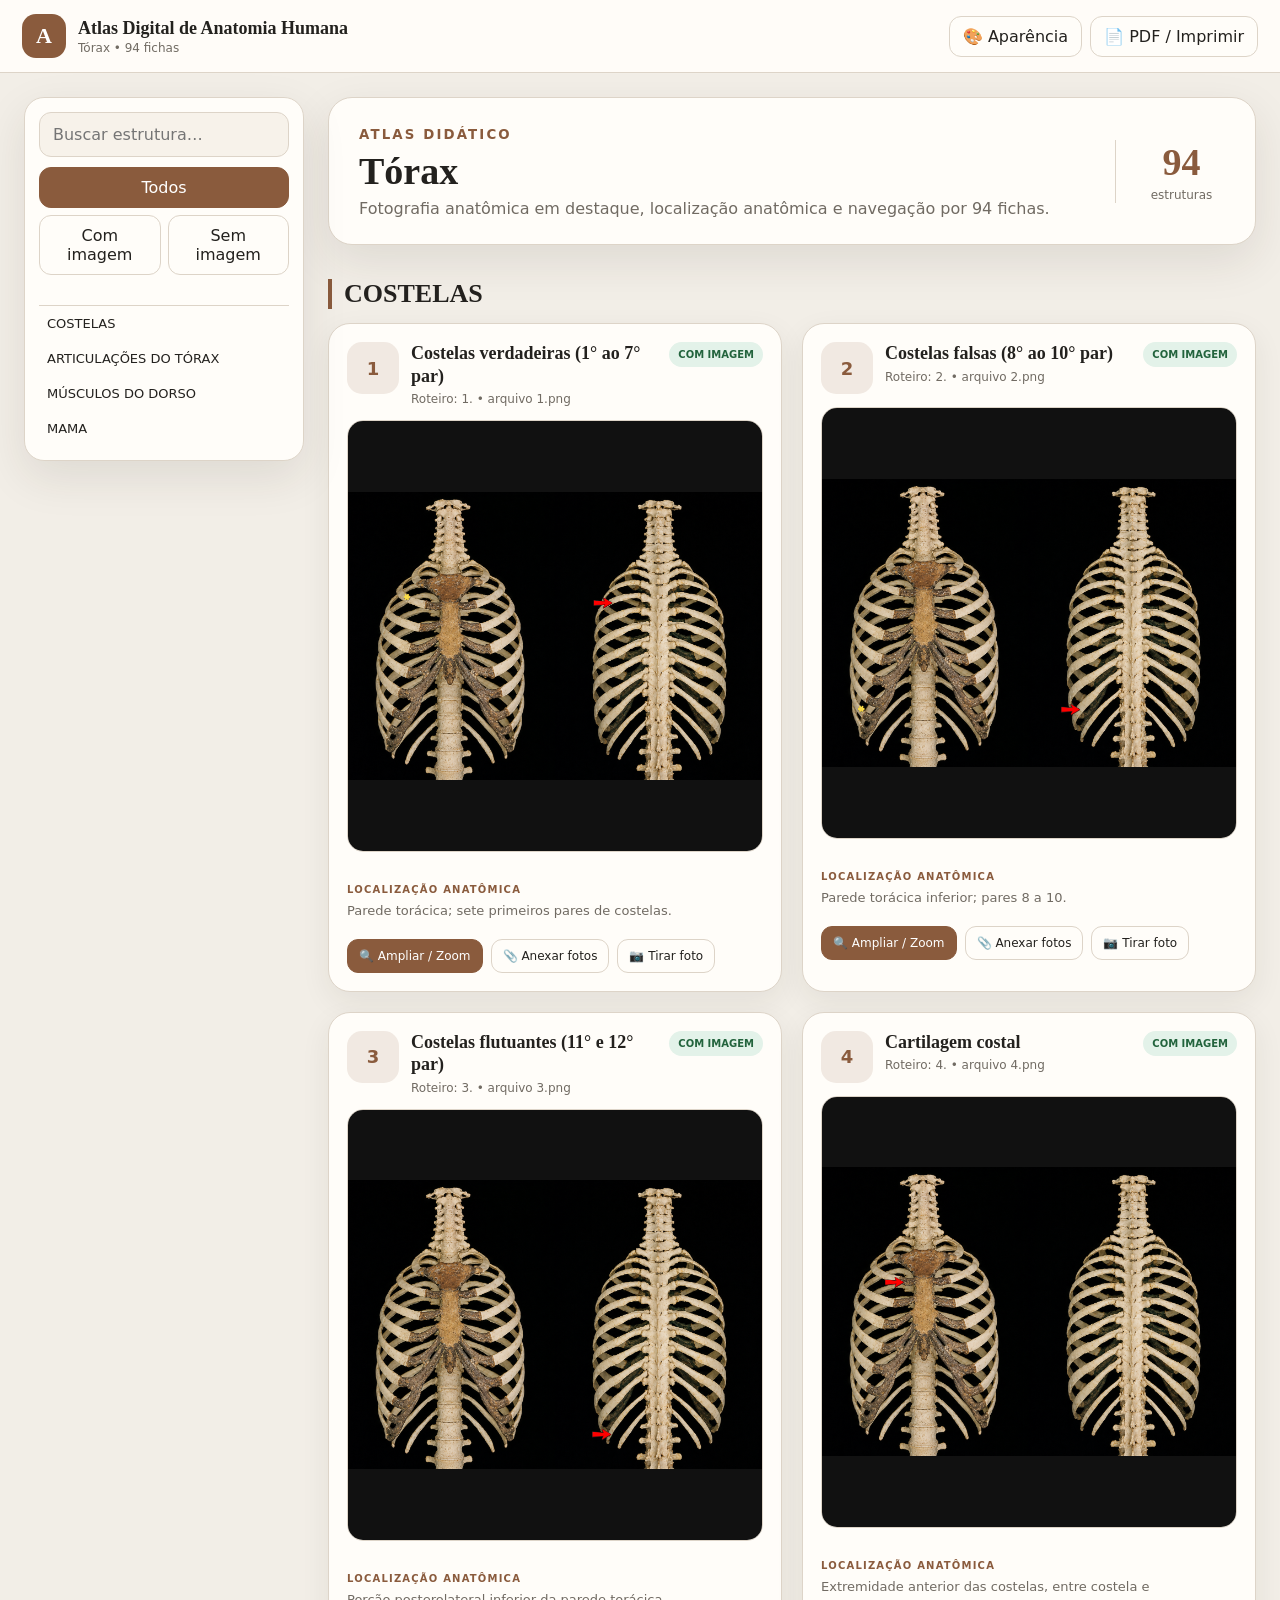
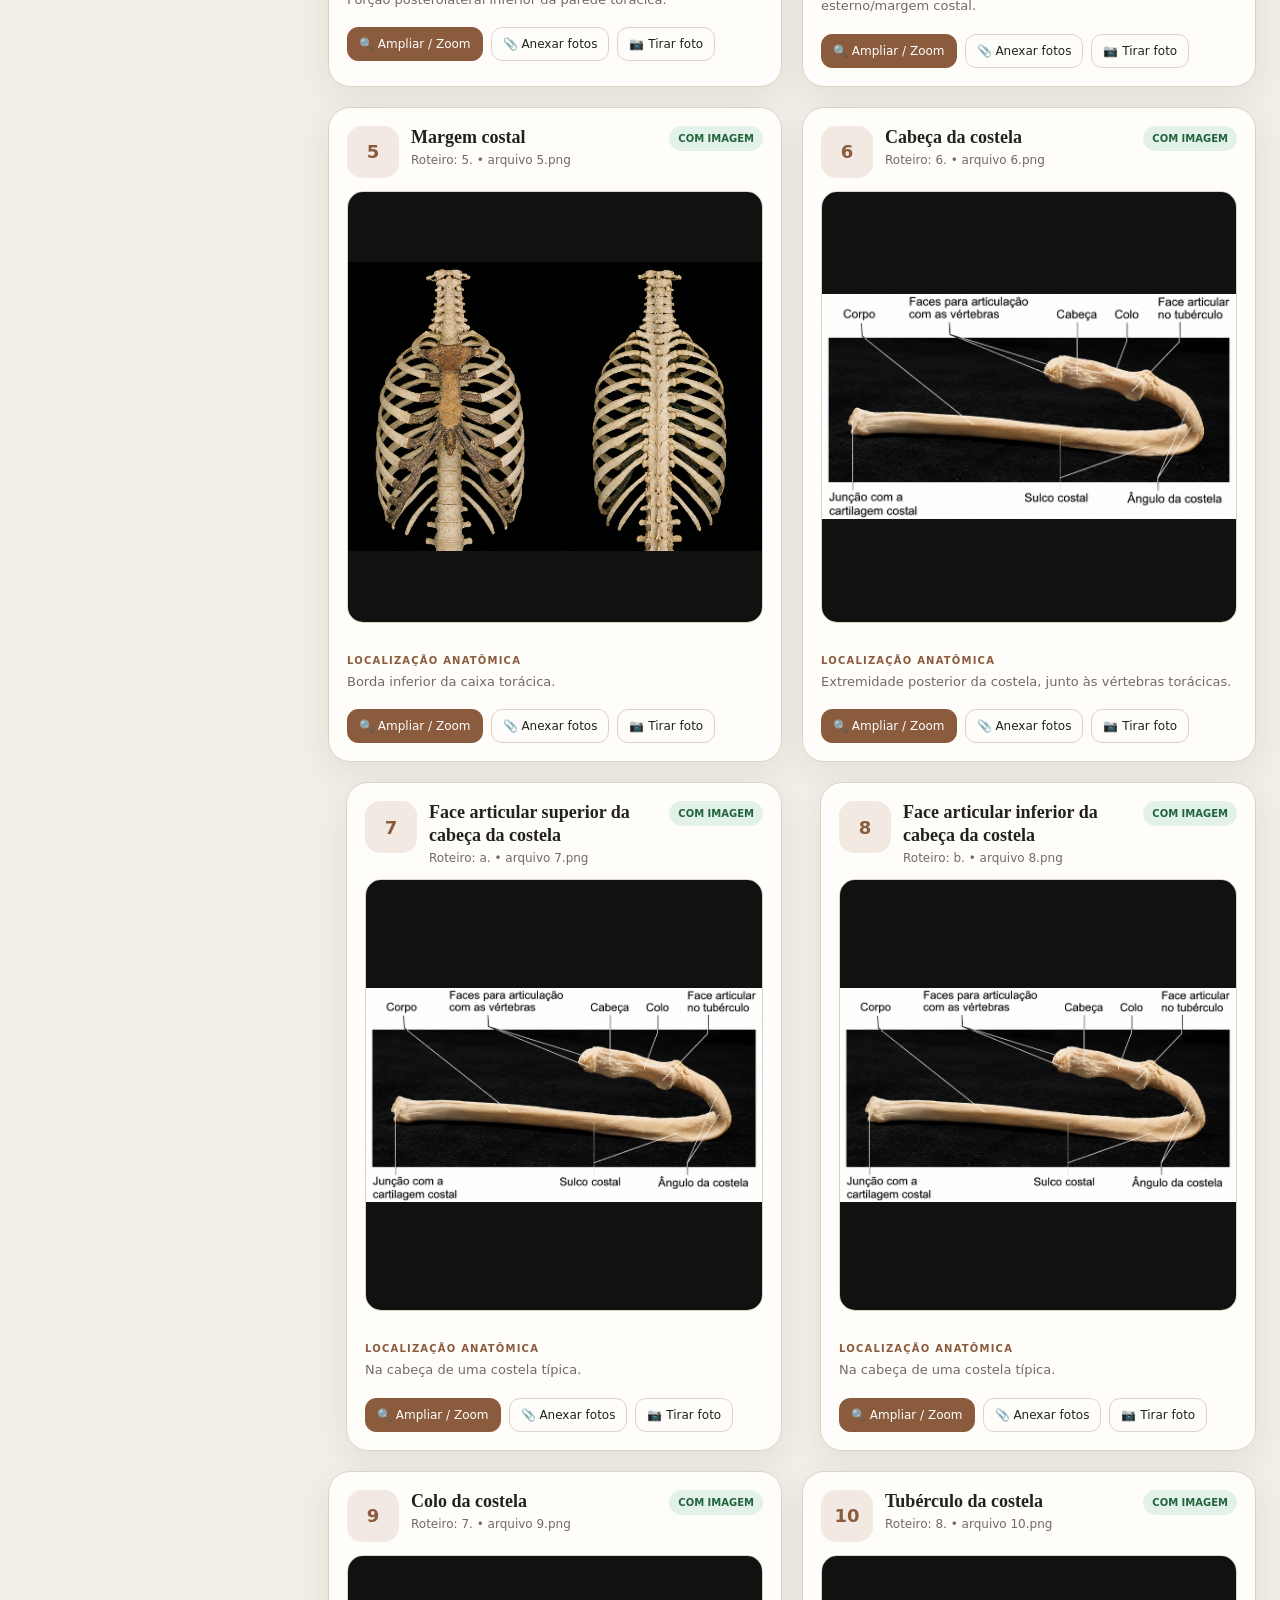
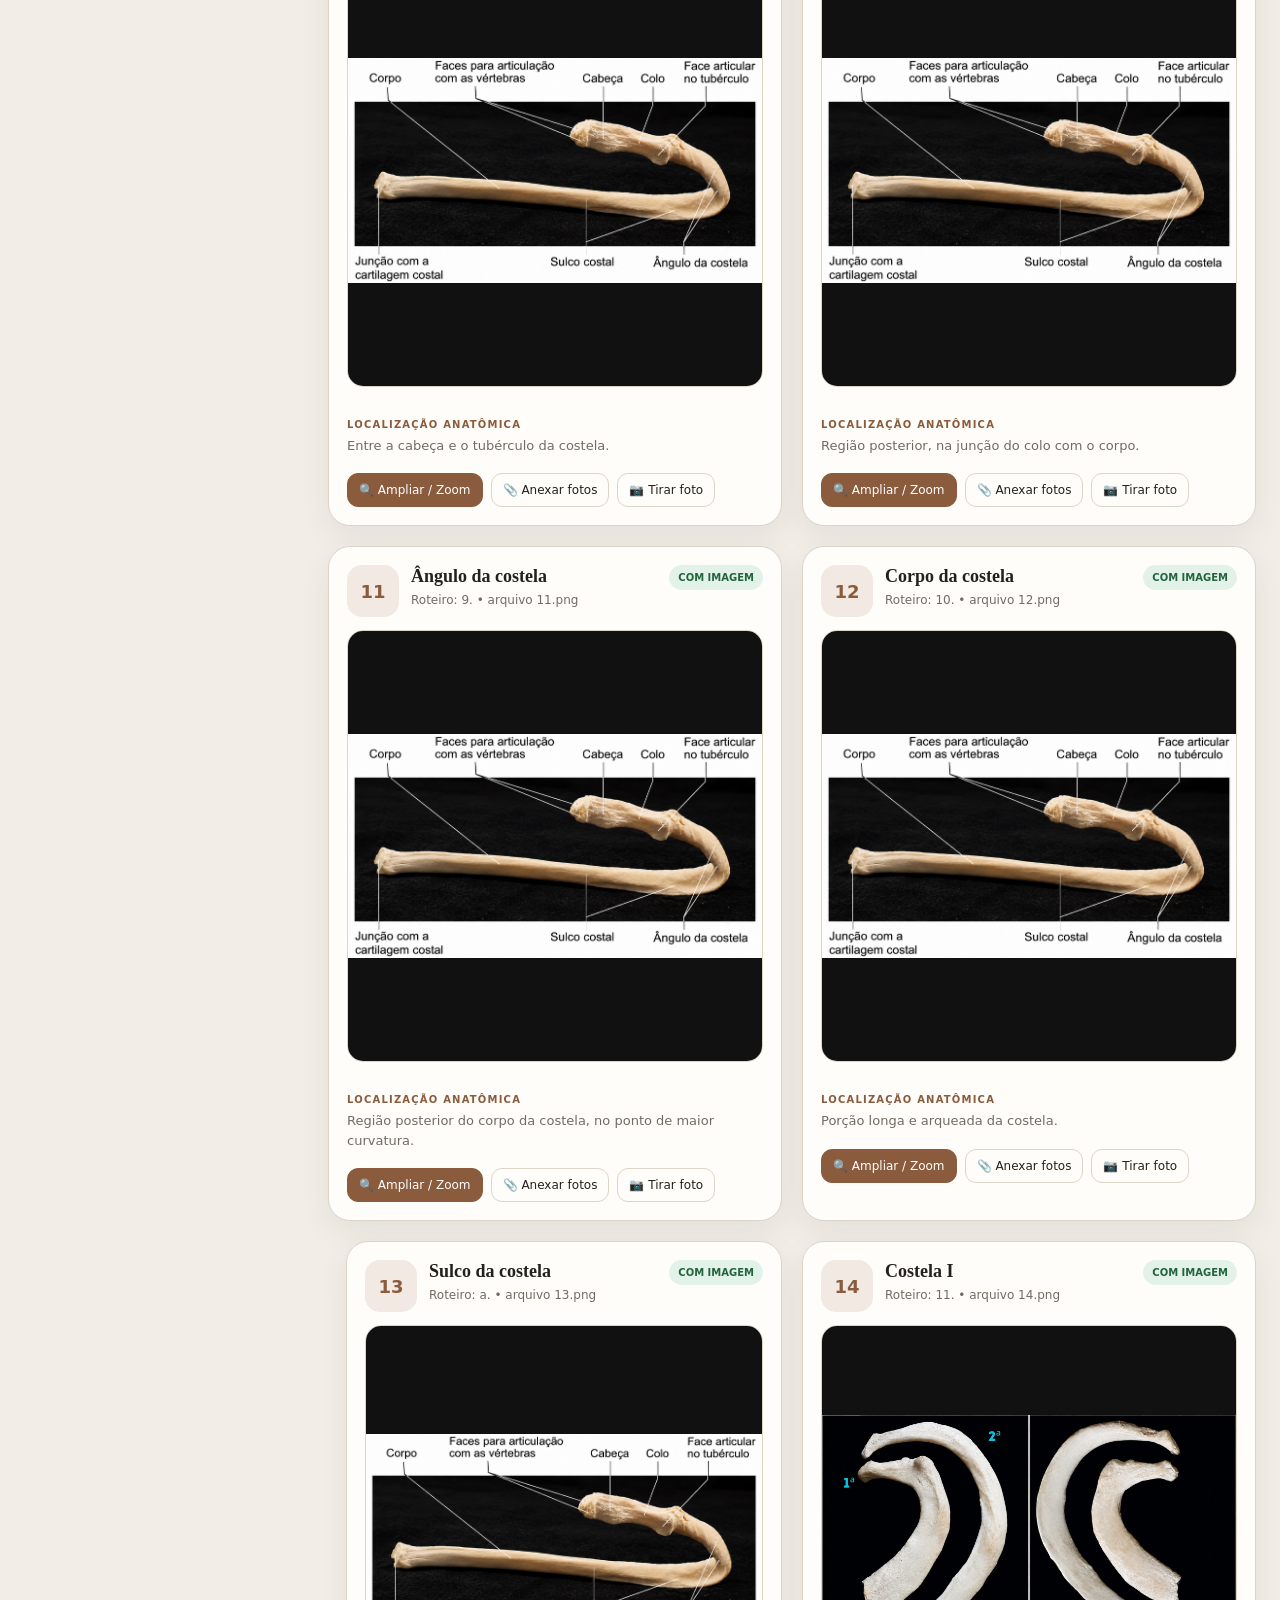
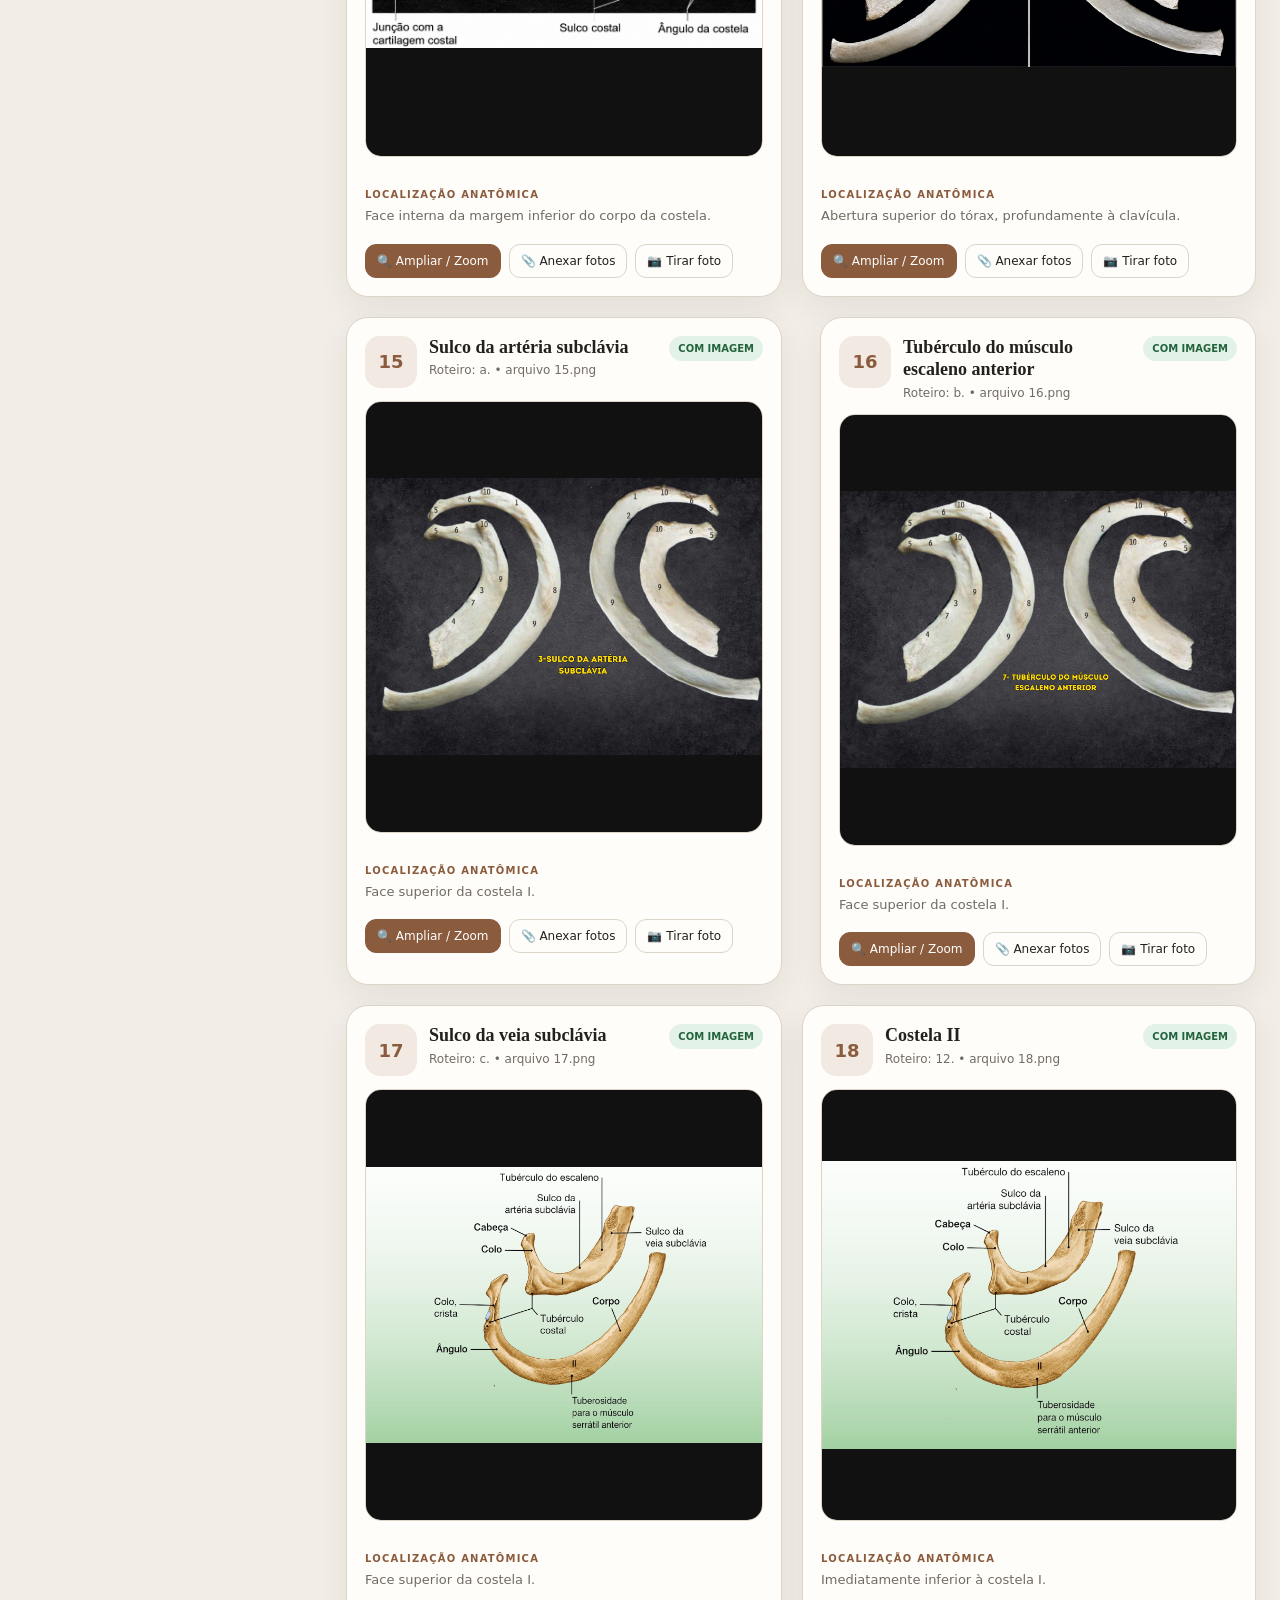
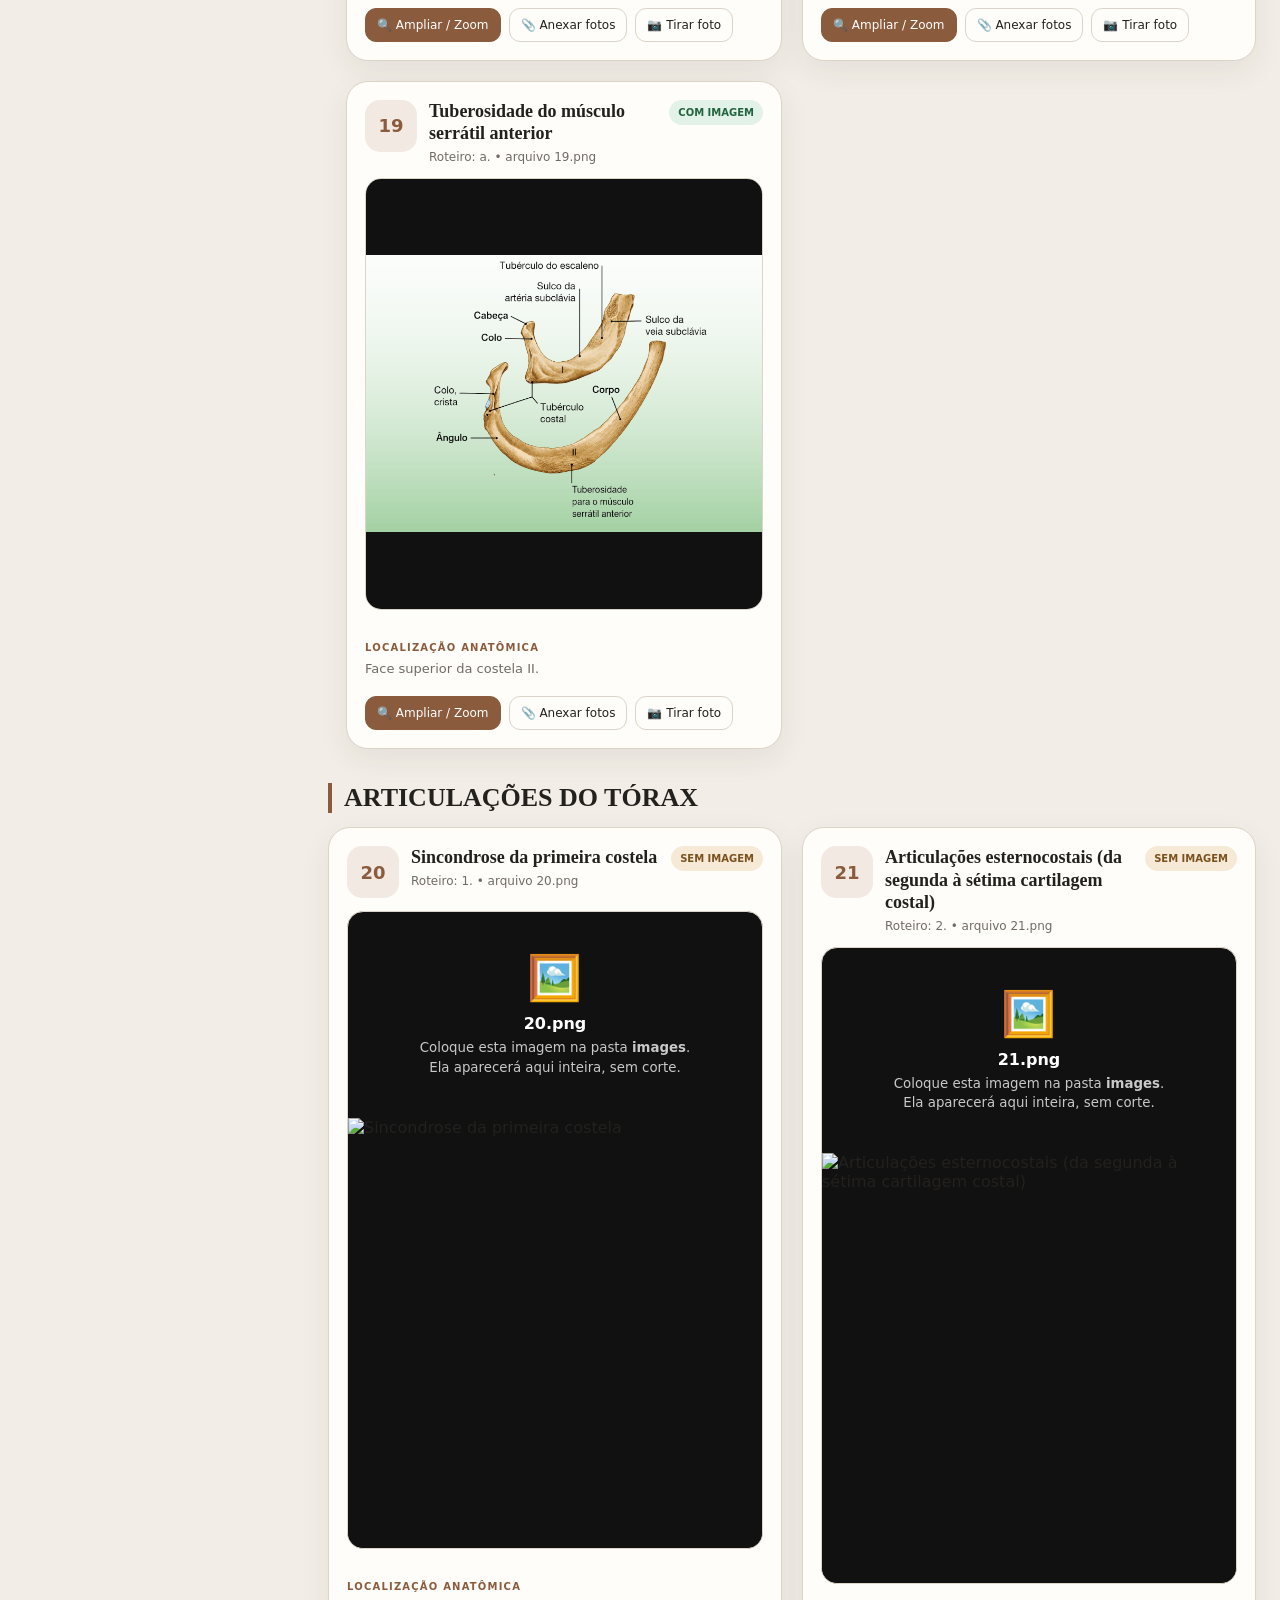
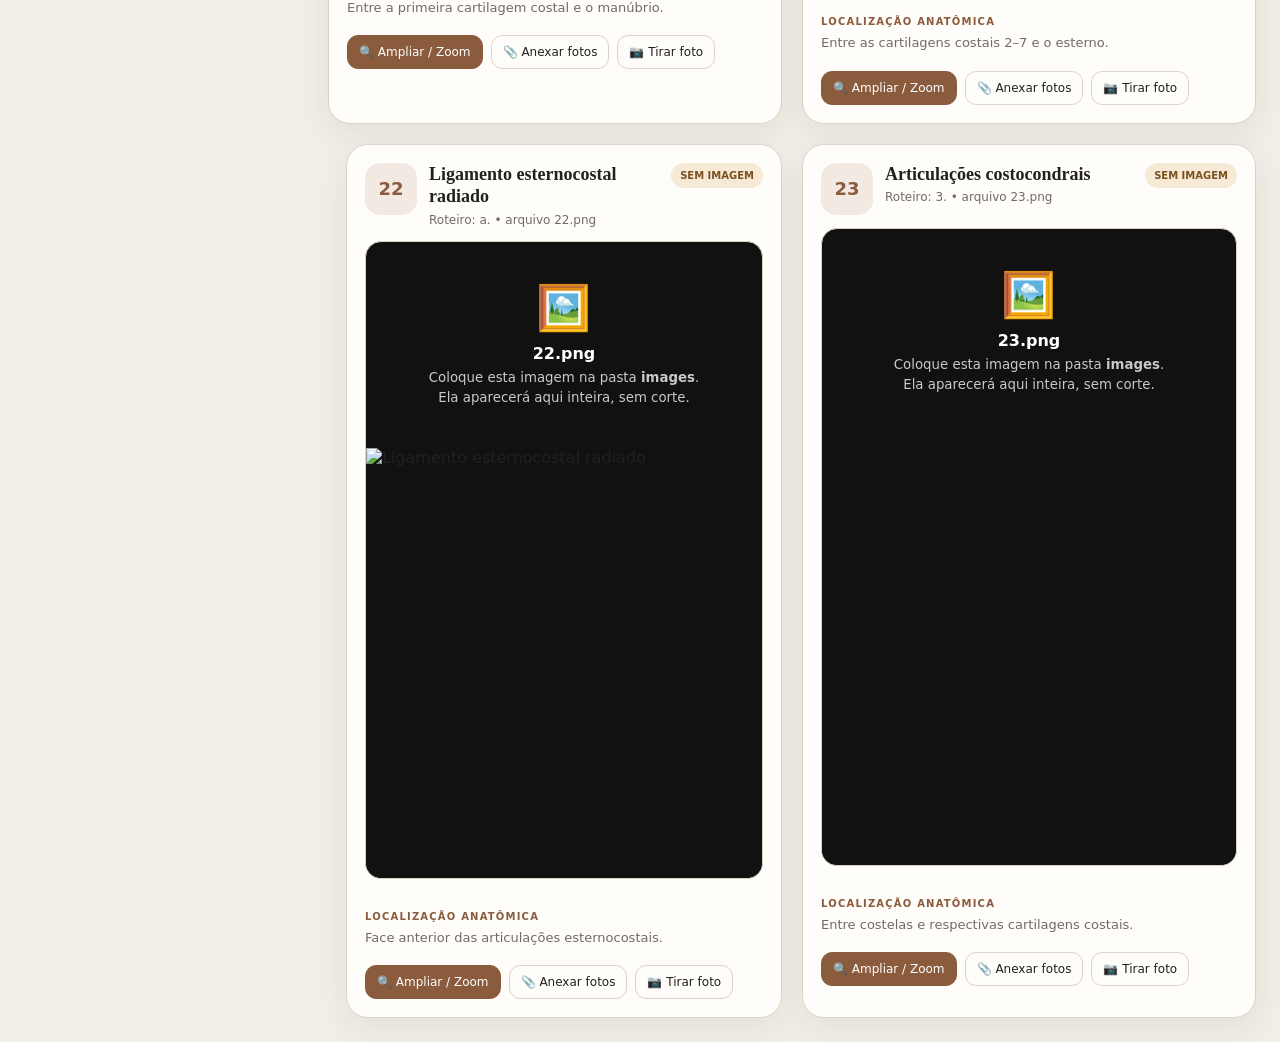
==== index.html @ 01287327 "Add files via upload" ====
<!doctype html>
<html lang="pt-BR">
<head>
<meta charset="utf-8">
<meta name="viewport" content="width=device-width,initial-scale=1,viewport-fit=cover">
<meta name="theme-color" content="#8a5b3d">
<title>Atlas Digital de Anatomia Humana — Tórax</title>
<link rel="manifest" href="manifest.webmanifest">
<link rel="stylesheet" href="styles.css">
</head>
<body>
<header class="appbar">
  <div class="brand">
    <div class="brand-seal">A</div>
    <div><strong>Atlas Digital de Anatomia Humana</strong><span>Tórax • 94 fichas</span></div>
  </div>
  <div class="app-actions">
    <button id="paletteBtn">🎨 Aparência</button>
    <button id="printBtn">📄 PDF / Imprimir</button>
    <button id="installBtn" hidden>⬇ Instalar</button>
  </div>
</header>

<section id="palette" class="palette" hidden>
  <label>Cor de destaque <input id="accent" type="color" value="#8a5b3d"></label>
  <label>Cor do fundo <input id="background" type="color" value="#f2eee7"></label>
  <button data-preset="paper">Papel</button>
  <button data-preset="light">Claro</button>
  <button data-preset="dark">Escuro</button>
</section>

<div class="shell">
  <aside class="side">
    <input id="search" type="search" placeholder="Buscar estrutura…">
    <div class="filter-row">
      <button class="filter active" data-filter="all">Todos</button>
      <button class="filter" data-filter="has">Com imagem</button>
      <button class="filter" data-filter="missing">Sem imagem</button>
    </div>
    <div id="coverage" class="coverage"></div>
    <nav id="nav"></nav>
  </aside>

  <main>
    <section class="intro">
      <div><small>ATLAS DIDÁTICO</small><h1>Tórax</h1><p>Fotografia anatômica em destaque, localização anatômica e navegação por 94 fichas.</p></div>
      <div class="count"><strong>94</strong><span>estruturas</span></div>
    </section>
    <div id="content"></div>
  </main>
</div>

<div id="viewer" class="viewer" hidden>
  <div class="viewerTop">
    <div id="viewerTitle"></div>
    <div>
      <button id="minus">−</button><button id="reset">100%</button><button id="plus">+</button><button id="close">✕</button>
    </div>
  </div>
  <div id="stage" class="stage"><img id="viewerImage" alt=""></div>
</div>

<script src="structures.js"></script>
<script src="app.js"></script>
</body>
</html>
---- styles.css ----
:root{
 --accent:#8a5b3d;--accent-rgb:138,91,61;--bg:#f2eee7;--panel:#fffdf9;--panel2:#f7f2ea;
 --ink:#23211e;--muted:#716b63;--line:#ddd4c8;--shadow:0 16px 45px rgba(49,39,31,.10);
}
*{box-sizing:border-box}html{scroll-behavior:smooth}body{margin:0;background:var(--bg);color:var(--ink);font-family:Inter,ui-sans-serif,system-ui,-apple-system,Segoe UI,Roboto,Arial,sans-serif}
button,input{font:inherit}.appbar{position:sticky;top:0;z-index:20;display:flex;align-items:center;justify-content:space-between;gap:16px;padding:14px 22px;background:color-mix(in srgb,var(--panel) 94%,transparent);backdrop-filter:blur(16px);border-bottom:1px solid var(--line)}
.brand{display:flex;align-items:center;gap:12px}.brand-seal{width:44px;height:44px;border-radius:14px;display:grid;place-items:center;background:var(--accent);color:white;font:800 22px Georgia,serif}.brand strong{display:block;font-family:Georgia,serif;font-size:18px}.brand span{display:block;color:var(--muted);font-size:12px;margin-top:2px}.app-actions{display:flex;gap:8px;flex-wrap:wrap}
button{border:1px solid var(--line);background:var(--panel);color:var(--ink);border-radius:12px;padding:10px 13px;cursor:pointer}.app-actions button:hover,.filter:hover,.card-actions button:hover,.palette button:hover{border-color:var(--accent)}
.palette{position:fixed;z-index:40;right:20px;top:78px;display:flex;gap:10px;align-items:center;flex-wrap:wrap;max-width:470px;padding:14px;background:var(--panel);border:1px solid var(--line);border-radius:16px;box-shadow:var(--shadow)}.palette[hidden]{display:none}.palette label{display:flex;align-items:center;gap:8px;font-size:13px}.palette input[type=color]{width:38px;height:34px;border:0;background:none}
.shell{max-width:1600px;margin:auto;padding:24px;display:grid;grid-template-columns:280px minmax(0,1fr);gap:24px}.side{position:sticky;top:92px;align-self:start;max-height:calc(100vh - 116px);overflow:auto;background:var(--panel);border:1px solid var(--line);border-radius:20px;padding:14px;box-shadow:var(--shadow)}.side input{width:100%;padding:12px 13px;border:1px solid var(--line);border-radius:12px;background:var(--panel2);color:var(--ink);font-size:16px}.filter-row{display:grid;grid-template-columns:1fr 1fr;gap:7px;margin:10px 0}.filter:first-child{grid-column:1/-1}.filter.active{background:var(--accent);border-color:var(--accent);color:white}.coverage{font-size:12px;color:var(--muted);padding:10px 3px;border-bottom:1px solid var(--line)}#nav a{display:block;padding:10px 8px;text-decoration:none;color:var(--ink);font-size:13px;border-radius:9px}#nav a:hover{background:rgba(var(--accent-rgb),.09);color:var(--accent)}
.intro{display:flex;justify-content:space-between;align-items:center;gap:20px;background:var(--panel);border:1px solid var(--line);border-radius:24px;padding:26px 30px;margin-bottom:28px;box-shadow:var(--shadow)}.intro small{letter-spacing:.16em;color:var(--accent);font-weight:800}.intro h1{font-family:Georgia,serif;font-size:38px;margin:6px 0}.intro p{margin:0;color:var(--muted)}.count{min-width:110px;text-align:center;border-left:1px solid var(--line);padding-left:22px}.count strong{display:block;font:700 38px Georgia,serif;color:var(--accent)}.count span{font-size:12px;color:var(--muted)}
.section-title{font:700 26px Georgia,serif;margin:34px 0 14px;padding-left:12px;border-left:4px solid var(--accent)}.cards{display:grid;grid-template-columns:repeat(2,minmax(0,1fr));gap:20px}.card{min-width:0;background:var(--panel);border:1px solid var(--line);border-radius:22px;overflow:hidden;box-shadow:0 10px 30px rgba(49,39,31,.07)}.card.level1{margin-left:18px}.card.level2{margin-left:34px}
.card-head{display:grid;grid-template-columns:52px minmax(0,1fr) auto;gap:12px;align-items:start;padding:18px 18px 13px}.gnum{width:52px;height:52px;border-radius:15px;display:grid;place-items:center;background:rgba(var(--accent-rgb),.12);color:var(--accent);font-weight:900;font-size:18px}.card-title h3{margin:0;font:700 18px/1.25 Georgia,serif}.card-title .original{display:inline-block;margin-top:5px;color:var(--muted);font-size:12px}.status{font-size:10px;font-weight:800;padding:7px 9px;border-radius:999px;background:#f6ead7;color:#7a511f;white-space:nowrap}.status.ok{background:#e3f2e9;color:#23643d}
.figure{margin:0 18px;background:#111;border:1px solid var(--line);border-radius:16px;overflow:hidden;position:relative;min-height:360px;display:grid;place-items:center}.figure img{display:block;width:100%;height:430px;object-fit:contain;background:#111;cursor:zoom-in}.placeholder{text-align:center;color:#c8c8c8;padding:40px 20px}.placeholder strong{display:block;color:#fff;font-size:16px;margin-bottom:5px}.placeholder small{display:block;line-height:1.5}.placeholder .icon{font-size:44px;margin-bottom:10px}
.location{padding:16px 18px 10px}.label{font-size:10px;font-weight:900;letter-spacing:.12em;color:var(--accent);text-transform:uppercase}.location p{margin:6px 0 0;color:var(--muted);font-size:13px;line-height:1.5}.gallery{display:flex;gap:8px;overflow:auto;padding:4px 18px 12px}.thumb{width:78px;height:62px;object-fit:contain;background:#111;border:1px solid var(--line);border-radius:10px;cursor:zoom-in;flex:0 0 auto}.card-actions{display:flex;gap:8px;flex-wrap:wrap;padding:8px 18px 18px}.card-actions button,.fileLabel{border:1px solid var(--line);background:var(--panel);color:var(--ink);border-radius:11px;padding:9px 11px;font-size:12px;cursor:pointer}.card-actions .primary{background:var(--accent);border-color:var(--accent);color:#fff}.fileLabel input{display:none}
.viewer{position:fixed;inset:0;background:rgba(5,5,5,.96);z-index:100;display:flex;flex-direction:column}.viewer[hidden]{display:none}.viewerTop{display:flex;justify-content:space-between;align-items:center;gap:12px;padding:12px 16px;color:#fff;border-bottom:1px solid rgba(255,255,255,.15)}.viewerTop button{background:#191919;color:#fff;border-color:#444}.stage{flex:1;min-height:0;overflow:hidden;display:grid;place-items:center;touch-action:none;cursor:grab}.stage img{max-width:94vw;max-height:84vh;object-fit:contain;user-select:none;pointer-events:none;transform-origin:center}
@media(max-width:1050px){.shell{grid-template-columns:1fr}.side{position:relative;top:auto;max-height:none}.cards{grid-template-columns:1fr}.card.level1,.card.level2{margin-left:0}.figure img{height:520px}}
@media(max-width:650px){.appbar{align-items:flex-start;padding:11px}.brand span{display:none}.brand strong{font-size:15px}.app-actions button{padding:8px 9px;font-size:11px}.shell{padding:10px}.intro{padding:20px}.intro h1{font-size:30px}.count{display:none}.figure{margin:0 12px;min-height:280px}.figure img{height:340px}.card-head{padding:14px 12px 10px;grid-template-columns:46px minmax(0,1fr)}.gnum{width:46px;height:46px}.status{grid-column:2}.location,.card-actions,.gallery{padding-left:12px;padding-right:12px}.palette{left:10px;right:10px;top:70px}.viewerTop{flex-direction:column;align-items:flex-start}}
@media print{.appbar,.side,.app-actions,.palette,.card-actions,.gallery,.intro{display:none!important}.shell{display:block;padding:0}.cards{display:block}.section-title{break-after:avoid}.card{box-shadow:none;border:1px solid #ccc;margin:0 0 8mm;break-inside:avoid}.figure{background:white;min-height:auto}.figure img{height:auto;max-height:180mm;background:white}.status{display:none}}
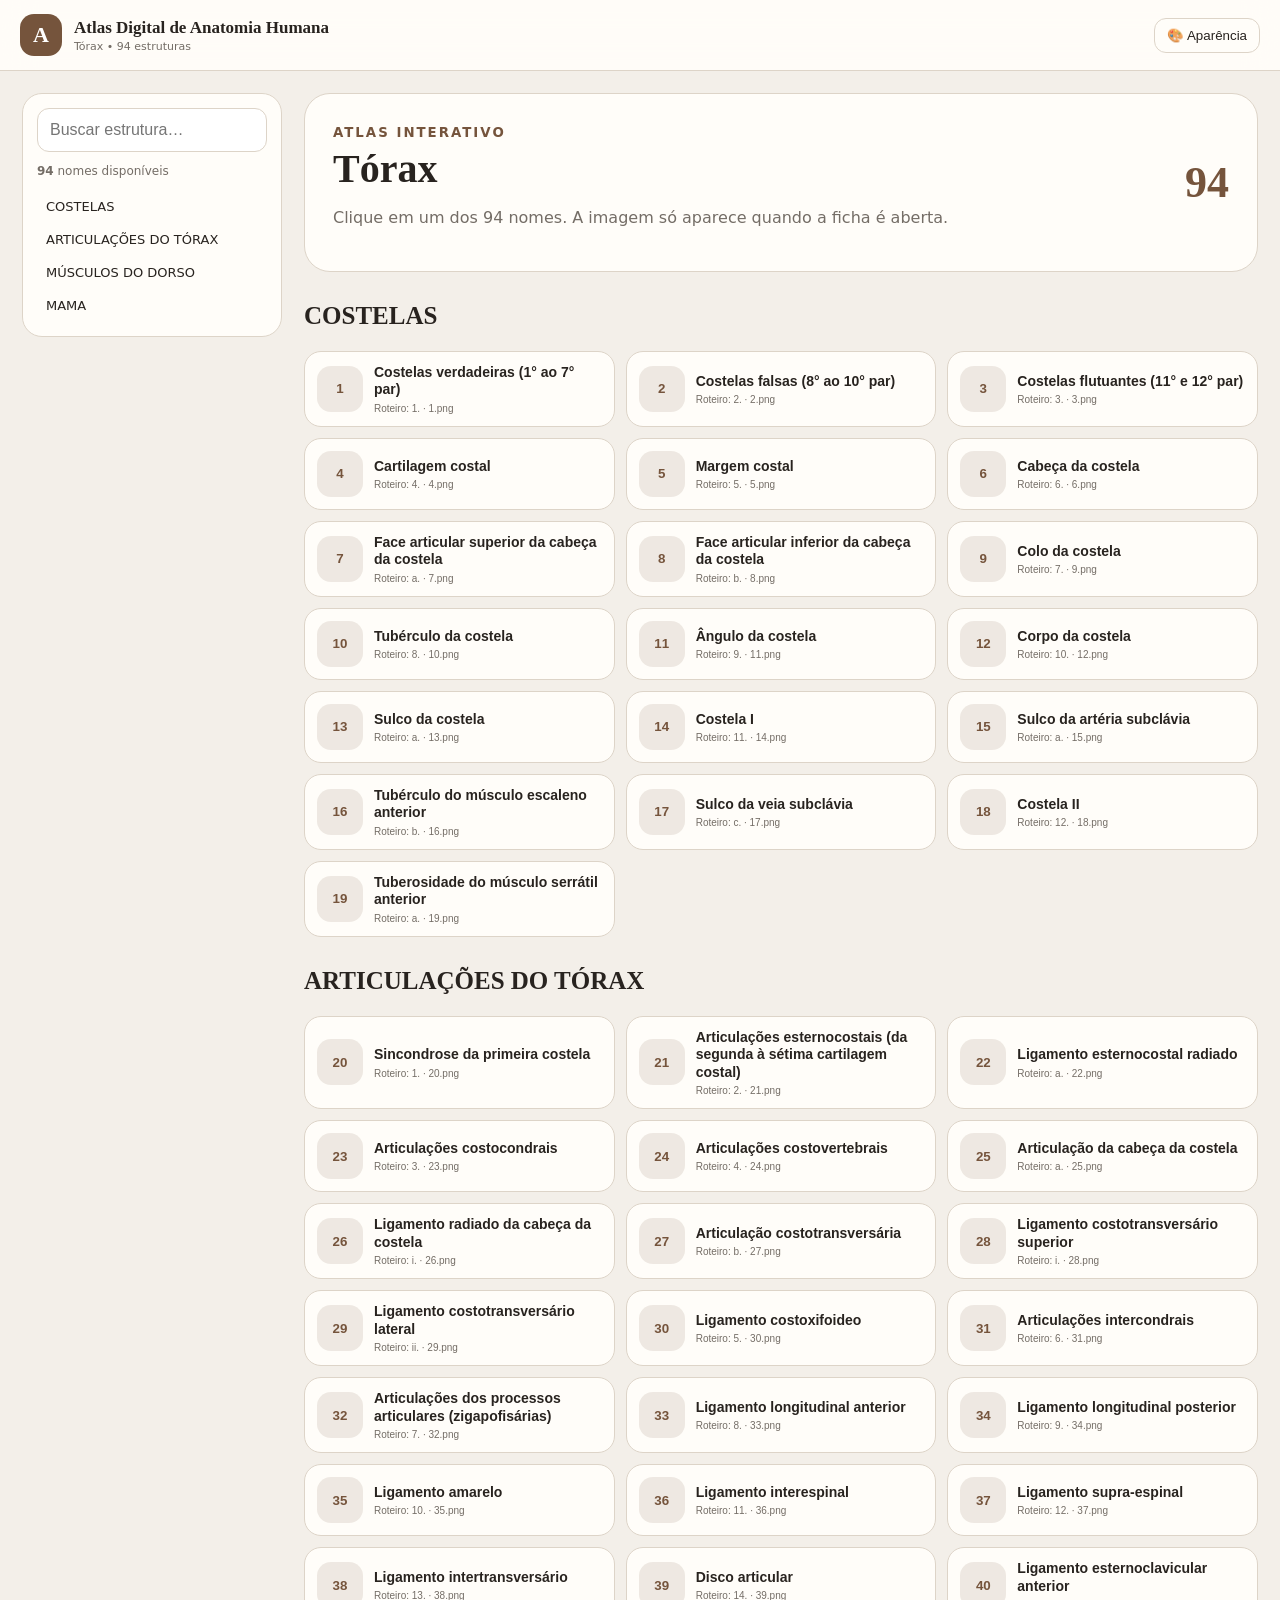
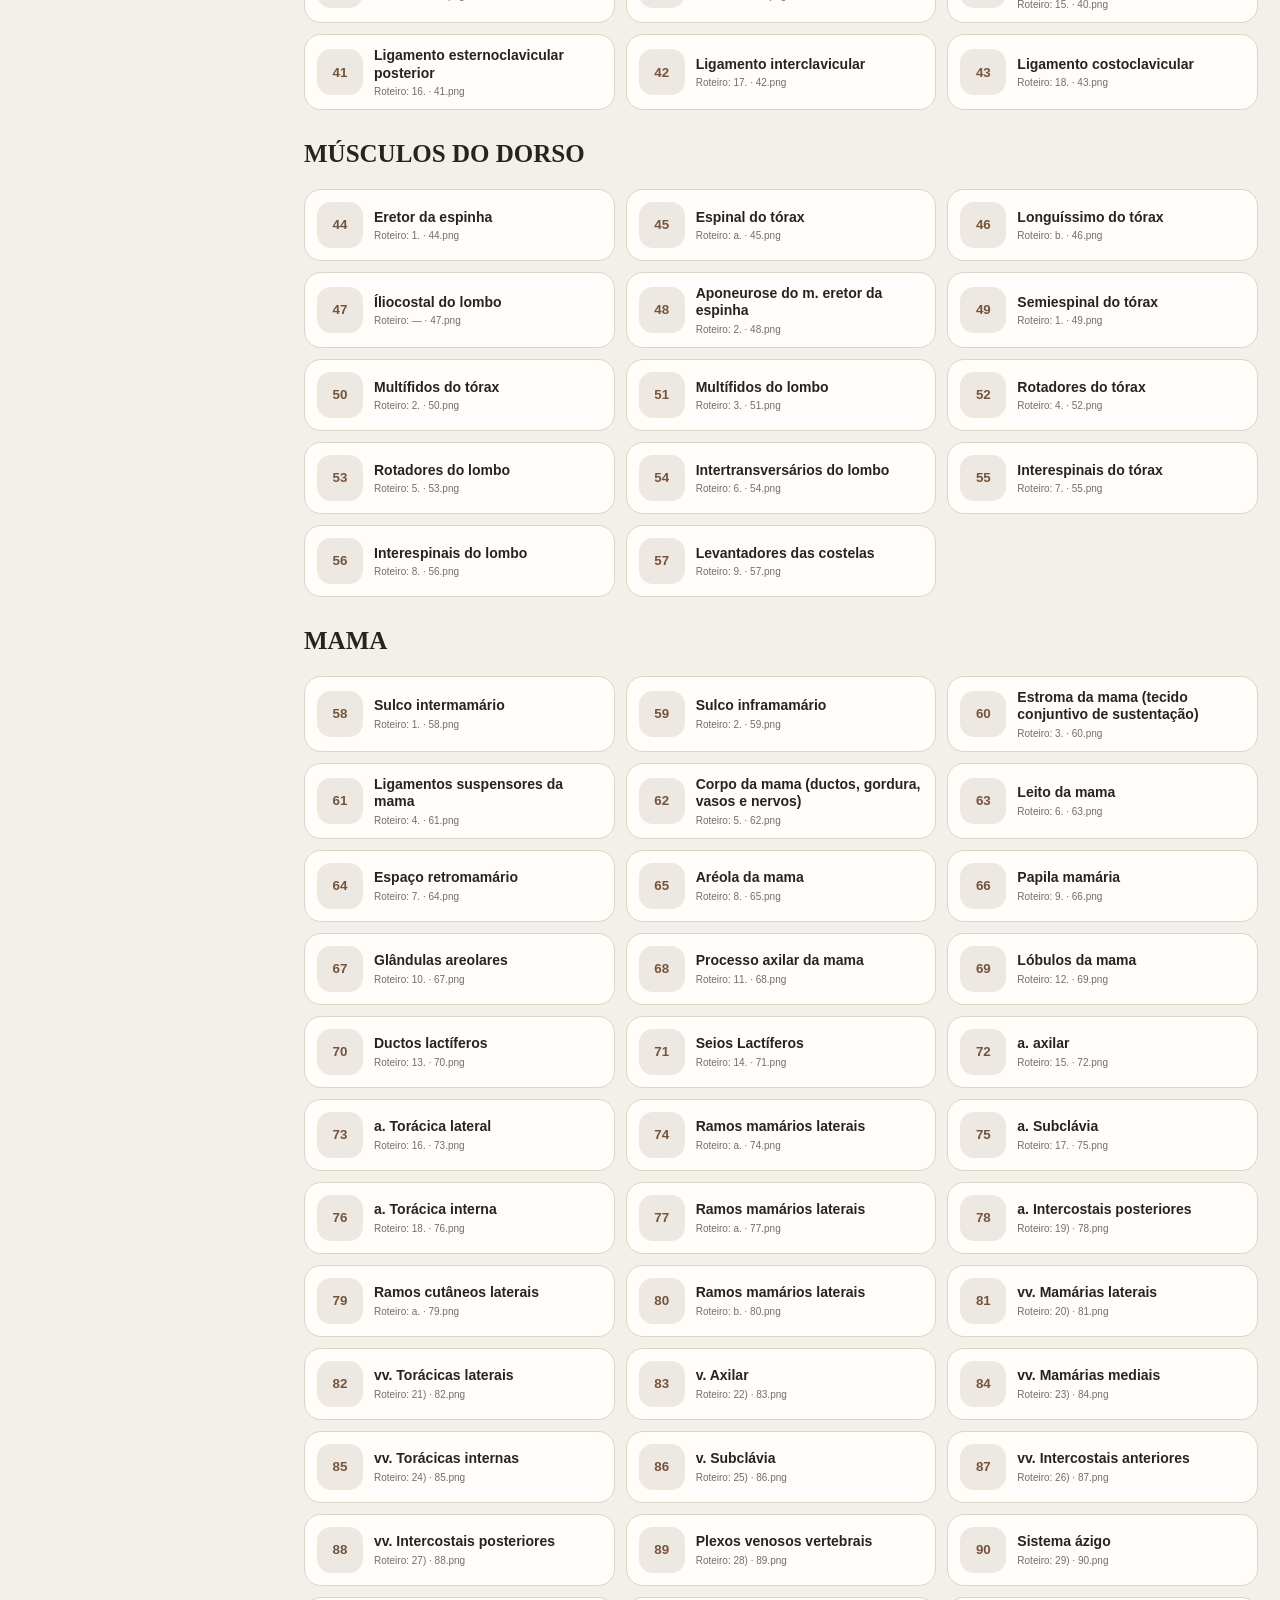
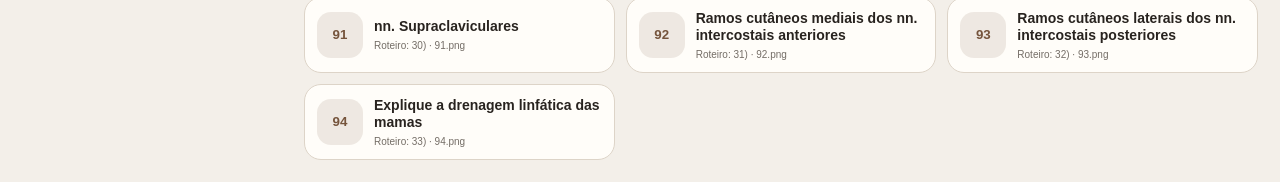
==== commit 26a4a7e4: "Add files via upload" ====
--- a/index.html
+++ b/index.html
@@ -1,66 +1,23 @@
 <!doctype html>
-<html lang="pt-BR">
-<head>
-<meta charset="utf-8">
-<meta name="viewport" content="width=device-width,initial-scale=1,viewport-fit=cover">
-<meta name="theme-color" content="#8a5b3d">
-<title>Atlas Digital de Anatomia Humana — Tórax</title>
-<link rel="manifest" href="manifest.webmanifest">
-<link rel="stylesheet" href="styles.css">
-</head>
+<html lang="pt-BR"><head><meta charset="utf-8"><meta name="viewport" content="width=device-width,initial-scale=1">
+<meta name="theme-color" content="#75543c"><title>Atlas Digital de Anatomia Humana — Tórax</title>
+<link rel="manifest" href="manifest.webmanifest"><link rel="stylesheet" href="styles.css"></head>
 <body>
-<header class="appbar">
-  <div class="brand">
-    <div class="brand-seal">A</div>
-    <div><strong>Atlas Digital de Anatomia Humana</strong><span>Tórax • 94 fichas</span></div>
-  </div>
-  <div class="app-actions">
-    <button id="paletteBtn">🎨 Aparência</button>
-    <button id="printBtn">📄 PDF / Imprimir</button>
-    <button id="installBtn" hidden>⬇ Instalar</button>
-  </div>
-</header>
-
-<section id="palette" class="palette" hidden>
-  <label>Cor de destaque <input id="accent" type="color" value="#8a5b3d"></label>
-  <label>Cor do fundo <input id="background" type="color" value="#f2eee7"></label>
-  <button data-preset="paper">Papel</button>
-  <button data-preset="light">Claro</button>
-  <button data-preset="dark">Escuro</button>
-</section>
-
+<header class="top"><div class="brand"><b>A</b><span><strong>Atlas Digital de Anatomia Humana</strong><small>Tórax • 94 estruturas</small></span></div><button id="theme">🎨 Aparência</button></header>
+<div id="themebox" class="themebox" hidden><label>Destaque <input id="accent" type="color" value="#75543c"></label><label>Fundo <input id="bg" type="color" value="#f3efe9"></label></div>
 <div class="shell">
-  <aside class="side">
-    <input id="search" type="search" placeholder="Buscar estrutura…">
-    <div class="filter-row">
-      <button class="filter active" data-filter="all">Todos</button>
-      <button class="filter" data-filter="has">Com imagem</button>
-      <button class="filter" data-filter="missing">Sem imagem</button>
-    </div>
-    <div id="coverage" class="coverage"></div>
-    <nav id="nav"></nav>
-  </aside>
-
-  <main>
-    <section class="intro">
-      <div><small>ATLAS DIDÁTICO</small><h1>Tórax</h1><p>Fotografia anatômica em destaque, localização anatômica e navegação por 94 fichas.</p></div>
-      <div class="count"><strong>94</strong><span>estruturas</span></div>
-    </section>
-    <div id="content"></div>
-  </main>
+<aside><input id="search" placeholder="Buscar estrutura…"><div id="coverage"></div><nav id="nav"></nav></aside>
+<main><section class="hero"><div><small>ATLAS INTERATIVO</small><h1>Tórax</h1><p>Clique em um dos 94 nomes. A imagem só aparece quando a ficha é aberta.</p></div><strong>94</strong></section><div id="sections"></div></main>
 </div>
-
-<div id="viewer" class="viewer" hidden>
-  <div class="viewerTop">
-    <div id="viewerTitle"></div>
-    <div>
-      <button id="minus">−</button><button id="reset">100%</button><button id="plus">+</button><button id="close">✕</button>
-    </div>
-  </div>
-  <div id="stage" class="stage"><img id="viewerImage" alt=""></div>
+<div id="modal" class="modal" hidden>
+<div class="sheet">
+<header class="sheethead"><div><span id="num"></span><div><small id="sec"></small><h2 id="title"></h2><p id="orig"></p></div></div><button id="close">✕</button></header>
+<div class="detail">
+<div>
+<div id="stage" class="stage"><div id="ph"><b id="expected"></b><span>Coloque este arquivo na pasta images.</span></div><img id="img" hidden></div>
+<div class="zoom"><button id="minus">−</button><button id="reset">100%</button><button id="plus">+</button></div>
+<div id="gallery" class="gallery"></div>
 </div>
-
-<script src="structures.js"></script>
-<script src="app.js"></script>
-</body>
-</html>+<section class="info"><div class="infoBox"><small>LOCALIZAÇÃO ANATÔMICA</small><p id="loc"></p></div><div class="infoBox"><small>ARQUIVO</small><p id="file"></p></div><label class="act primary">📎 Anexar fotos<input id="attach" type="file" accept="image/*" multiple></label><label class="act">📷 Tirar foto<input id="camera" type="file" accept="image/*" capture="environment"></label></section>
+</div></div></div>
+<script src="structures.js"></script><script src="app.js"></script></body></html>
--- a/styles.css
+++ b/styles.css
@@ -1,20 +1,5 @@
 
-:root{
- --accent:#8a5b3d;--accent-rgb:138,91,61;--bg:#f2eee7;--panel:#fffdf9;--panel2:#f7f2ea;
- --ink:#23211e;--muted:#716b63;--line:#ddd4c8;--shadow:0 16px 45px rgba(49,39,31,.10);
-}
-*{box-sizing:border-box}html{scroll-behavior:smooth}body{margin:0;background:var(--bg);color:var(--ink);font-family:Inter,ui-sans-serif,system-ui,-apple-system,Segoe UI,Roboto,Arial,sans-serif}
-button,input{font:inherit}.appbar{position:sticky;top:0;z-index:20;display:flex;align-items:center;justify-content:space-between;gap:16px;padding:14px 22px;background:color-mix(in srgb,var(--panel) 94%,transparent);backdrop-filter:blur(16px);border-bottom:1px solid var(--line)}
-.brand{display:flex;align-items:center;gap:12px}.brand-seal{width:44px;height:44px;border-radius:14px;display:grid;place-items:center;background:var(--accent);color:white;font:800 22px Georgia,serif}.brand strong{display:block;font-family:Georgia,serif;font-size:18px}.brand span{display:block;color:var(--muted);font-size:12px;margin-top:2px}.app-actions{display:flex;gap:8px;flex-wrap:wrap}
-button{border:1px solid var(--line);background:var(--panel);color:var(--ink);border-radius:12px;padding:10px 13px;cursor:pointer}.app-actions button:hover,.filter:hover,.card-actions button:hover,.palette button:hover{border-color:var(--accent)}
-.palette{position:fixed;z-index:40;right:20px;top:78px;display:flex;gap:10px;align-items:center;flex-wrap:wrap;max-width:470px;padding:14px;background:var(--panel);border:1px solid var(--line);border-radius:16px;box-shadow:var(--shadow)}.palette[hidden]{display:none}.palette label{display:flex;align-items:center;gap:8px;font-size:13px}.palette input[type=color]{width:38px;height:34px;border:0;background:none}
-.shell{max-width:1600px;margin:auto;padding:24px;display:grid;grid-template-columns:280px minmax(0,1fr);gap:24px}.side{position:sticky;top:92px;align-self:start;max-height:calc(100vh - 116px);overflow:auto;background:var(--panel);border:1px solid var(--line);border-radius:20px;padding:14px;box-shadow:var(--shadow)}.side input{width:100%;padding:12px 13px;border:1px solid var(--line);border-radius:12px;background:var(--panel2);color:var(--ink);font-size:16px}.filter-row{display:grid;grid-template-columns:1fr 1fr;gap:7px;margin:10px 0}.filter:first-child{grid-column:1/-1}.filter.active{background:var(--accent);border-color:var(--accent);color:white}.coverage{font-size:12px;color:var(--muted);padding:10px 3px;border-bottom:1px solid var(--line)}#nav a{display:block;padding:10px 8px;text-decoration:none;color:var(--ink);font-size:13px;border-radius:9px}#nav a:hover{background:rgba(var(--accent-rgb),.09);color:var(--accent)}
-.intro{display:flex;justify-content:space-between;align-items:center;gap:20px;background:var(--panel);border:1px solid var(--line);border-radius:24px;padding:26px 30px;margin-bottom:28px;box-shadow:var(--shadow)}.intro small{letter-spacing:.16em;color:var(--accent);font-weight:800}.intro h1{font-family:Georgia,serif;font-size:38px;margin:6px 0}.intro p{margin:0;color:var(--muted)}.count{min-width:110px;text-align:center;border-left:1px solid var(--line);padding-left:22px}.count strong{display:block;font:700 38px Georgia,serif;color:var(--accent)}.count span{font-size:12px;color:var(--muted)}
-.section-title{font:700 26px Georgia,serif;margin:34px 0 14px;padding-left:12px;border-left:4px solid var(--accent)}.cards{display:grid;grid-template-columns:repeat(2,minmax(0,1fr));gap:20px}.card{min-width:0;background:var(--panel);border:1px solid var(--line);border-radius:22px;overflow:hidden;box-shadow:0 10px 30px rgba(49,39,31,.07)}.card.level1{margin-left:18px}.card.level2{margin-left:34px}
-.card-head{display:grid;grid-template-columns:52px minmax(0,1fr) auto;gap:12px;align-items:start;padding:18px 18px 13px}.gnum{width:52px;height:52px;border-radius:15px;display:grid;place-items:center;background:rgba(var(--accent-rgb),.12);color:var(--accent);font-weight:900;font-size:18px}.card-title h3{margin:0;font:700 18px/1.25 Georgia,serif}.card-title .original{display:inline-block;margin-top:5px;color:var(--muted);font-size:12px}.status{font-size:10px;font-weight:800;padding:7px 9px;border-radius:999px;background:#f6ead7;color:#7a511f;white-space:nowrap}.status.ok{background:#e3f2e9;color:#23643d}
-.figure{margin:0 18px;background:#111;border:1px solid var(--line);border-radius:16px;overflow:hidden;position:relative;min-height:360px;display:grid;place-items:center}.figure img{display:block;width:100%;height:430px;object-fit:contain;background:#111;cursor:zoom-in}.placeholder{text-align:center;color:#c8c8c8;padding:40px 20px}.placeholder strong{display:block;color:#fff;font-size:16px;margin-bottom:5px}.placeholder small{display:block;line-height:1.5}.placeholder .icon{font-size:44px;margin-bottom:10px}
-.location{padding:16px 18px 10px}.label{font-size:10px;font-weight:900;letter-spacing:.12em;color:var(--accent);text-transform:uppercase}.location p{margin:6px 0 0;color:var(--muted);font-size:13px;line-height:1.5}.gallery{display:flex;gap:8px;overflow:auto;padding:4px 18px 12px}.thumb{width:78px;height:62px;object-fit:contain;background:#111;border:1px solid var(--line);border-radius:10px;cursor:zoom-in;flex:0 0 auto}.card-actions{display:flex;gap:8px;flex-wrap:wrap;padding:8px 18px 18px}.card-actions button,.fileLabel{border:1px solid var(--line);background:var(--panel);color:var(--ink);border-radius:11px;padding:9px 11px;font-size:12px;cursor:pointer}.card-actions .primary{background:var(--accent);border-color:var(--accent);color:#fff}.fileLabel input{display:none}
-.viewer{position:fixed;inset:0;background:rgba(5,5,5,.96);z-index:100;display:flex;flex-direction:column}.viewer[hidden]{display:none}.viewerTop{display:flex;justify-content:space-between;align-items:center;gap:12px;padding:12px 16px;color:#fff;border-bottom:1px solid rgba(255,255,255,.15)}.viewerTop button{background:#191919;color:#fff;border-color:#444}.stage{flex:1;min-height:0;overflow:hidden;display:grid;place-items:center;touch-action:none;cursor:grab}.stage img{max-width:94vw;max-height:84vh;object-fit:contain;user-select:none;pointer-events:none;transform-origin:center}
-@media(max-width:1050px){.shell{grid-template-columns:1fr}.side{position:relative;top:auto;max-height:none}.cards{grid-template-columns:1fr}.card.level1,.card.level2{margin-left:0}.figure img{height:520px}}
-@media(max-width:650px){.appbar{align-items:flex-start;padding:11px}.brand span{display:none}.brand strong{font-size:15px}.app-actions button{padding:8px 9px;font-size:11px}.shell{padding:10px}.intro{padding:20px}.intro h1{font-size:30px}.count{display:none}.figure{margin:0 12px;min-height:280px}.figure img{height:340px}.card-head{padding:14px 12px 10px;grid-template-columns:46px minmax(0,1fr)}.gnum{width:46px;height:46px}.status{grid-column:2}.location,.card-actions,.gallery{padding-left:12px;padding-right:12px}.palette{left:10px;right:10px;top:70px}.viewerTop{flex-direction:column;align-items:flex-start}}
-@media print{.appbar,.side,.app-actions,.palette,.card-actions,.gallery,.intro{display:none!important}.shell{display:block;padding:0}.cards{display:block}.section-title{break-after:avoid}.card{box-shadow:none;border:1px solid #ccc;margin:0 0 8mm;break-inside:avoid}.figure{background:white;min-height:auto}.figure img{height:auto;max-height:180mm;background:white}.status{display:none}}
+:root{--a:#75543c;--bg:#f3efe9;--p:#fffdf9;--ink:#28231f;--mut:#746d66;--line:#ddd4c8}
+*{box-sizing:border-box}body{margin:0;background:var(--bg);color:var(--ink);font-family:Inter,system-ui,sans-serif}.top{position:sticky;top:0;z-index:20;display:flex;justify-content:space-between;align-items:center;padding:14px 20px;background:color-mix(in srgb,var(--p) 94%,transparent);backdrop-filter:blur(16px);border-bottom:1px solid var(--line)}.brand{display:flex;gap:12px;align-items:center}.brand>b{width:42px;height:42px;border-radius:14px;background:var(--a);color:#fff;display:grid;place-items:center;font:700 22px Georgia}.brand strong,.brand small{display:block}.brand strong{font:700 17px Georgia}.brand small{color:var(--mut);font-size:11px;margin-top:2px}button{cursor:pointer;border:1px solid var(--line);background:var(--p);color:var(--ink);border-radius:12px;padding:9px 12px}.themebox{position:fixed;right:18px;top:72px;z-index:50;background:var(--p);border:1px solid var(--line);border-radius:16px;padding:14px;display:flex;gap:12px;box-shadow:0 20px 50px #0002}.themebox[hidden]{display:none}.shell{max-width:1600px;margin:auto;padding:22px;display:grid;grid-template-columns:260px minmax(0,1fr);gap:22px}aside{position:sticky;top:90px;align-self:start;background:var(--p);border:1px solid var(--line);border-radius:20px;padding:14px}aside input{width:100%;padding:12px;border:1px solid var(--line);border-radius:12px;font-size:16px}#coverage{font-size:12px;color:var(--mut);margin:12px 0}nav a{display:block;color:var(--ink);text-decoration:none;padding:9px;border-radius:9px;font-size:13px}.hero{display:flex;justify-content:space-between;align-items:center;gap:20px;padding:28px;border:1px solid var(--line);background:var(--p);border-radius:26px}.hero small{color:var(--a);font-weight:800;letter-spacing:.15em}.hero h1{font:700 40px Georgia;margin:4px 0}.hero p{color:var(--mut)}.hero>strong{font:700 44px Georgia;color:var(--a)}.section{margin-top:30px}.section h2{font:700 25px Georgia}.grid{display:grid;grid-template-columns:repeat(3,minmax(0,1fr));gap:11px}.name{min-height:72px;text-align:left;display:grid;grid-template-columns:46px 1fr;gap:11px;align-items:center;border:1px solid var(--line);background:var(--p);border-radius:17px;padding:12px}.name:hover{border-color:var(--a);transform:translateY(-1px)}.g{width:46px;height:46px;border-radius:14px;background:color-mix(in srgb,var(--a) 12%,transparent);color:var(--a);display:grid;place-items:center;font-weight:900}.name strong{display:block;font-size:14px;line-height:1.25}.name small{display:block;color:var(--mut);margin-top:4px;font-size:10px}.modal{position:fixed;inset:0;z-index:100;background:#0b0908cc;backdrop-filter:blur(10px);overflow:auto;padding:18px}.modal[hidden]{display:none}.sheet{max-width:1450px;margin:auto;background:var(--p);border-radius:24px;overflow:hidden}.sheethead{display:flex;justify-content:space-between;gap:16px;padding:16px 18px;border-bottom:1px solid var(--line)}.sheethead>div{display:flex;gap:12px}.sheethead #num{width:52px;height:52px;border-radius:15px;background:var(--a);color:#fff;display:grid;place-items:center;font-weight:900}.sheethead h2{font:700 23px Georgia;margin:3px 0}.sheethead p,.sheethead small{margin:0;color:var(--mut)}.detail{display:grid;grid-template-columns:minmax(0,1.7fr) minmax(280px,.6fr);gap:16px;padding:16px}.stage{min-height:540px;background:#080808;border-radius:18px;display:grid;place-items:center;overflow:hidden;touch-action:none}.stage img{max-width:100%;max-height:72vh;width:100%;height:100%;object-fit:contain;transform-origin:center;pointer-events:none}.stage #ph{color:#ccc;text-align:center}.stage #ph b,.stage #ph span{display:block}.stage #ph b{color:#fff;font-size:20px}.zoom{display:flex;justify-content:center;gap:8px;margin-top:10px}.gallery{display:flex;gap:8px;overflow:auto;margin-top:10px}.gallery img{width:82px;height:68px;object-fit:contain;background:#111;border-radius:10px}.info{position:static;background:transparent;box-shadow:none;padding:0}.infoBox{padding:15px;border:1px solid var(--line);border-radius:15px;margin-bottom:10px;background:color-mix(in srgb,var(--p) 94%,var(--a) 6%)}.infoBox small{color:var(--a);font-weight:900}.infoBox p{color:var(--mut);line-height:1.45}.act{display:block;text-align:center;padding:11px;border:1px solid var(--line);border-radius:12px;margin-top:8px;cursor:pointer}.act.primary{background:var(--a);color:#fff}.act input{display:none}
+@media(max-width:1000px){.shell{grid-template-columns:1fr}aside{position:relative;top:auto}.grid{grid-template-columns:repeat(2,1fr)}.detail{grid-template-columns:1fr}.stage{min-height:460px}}
+@media(max-width:620px){.top{padding:10px}.brand strong{font-size:14px}.brand small{display:none}.shell{padding:10px}.grid{grid-template-columns:1fr}.hero{padding:20px}.hero h1{font-size:31px}.hero>strong{display:none}.modal{padding:0}.sheet{border-radius:0}.detail{padding:10px}.stage{min-height:360px}.sheethead h2{font-size:19px}}
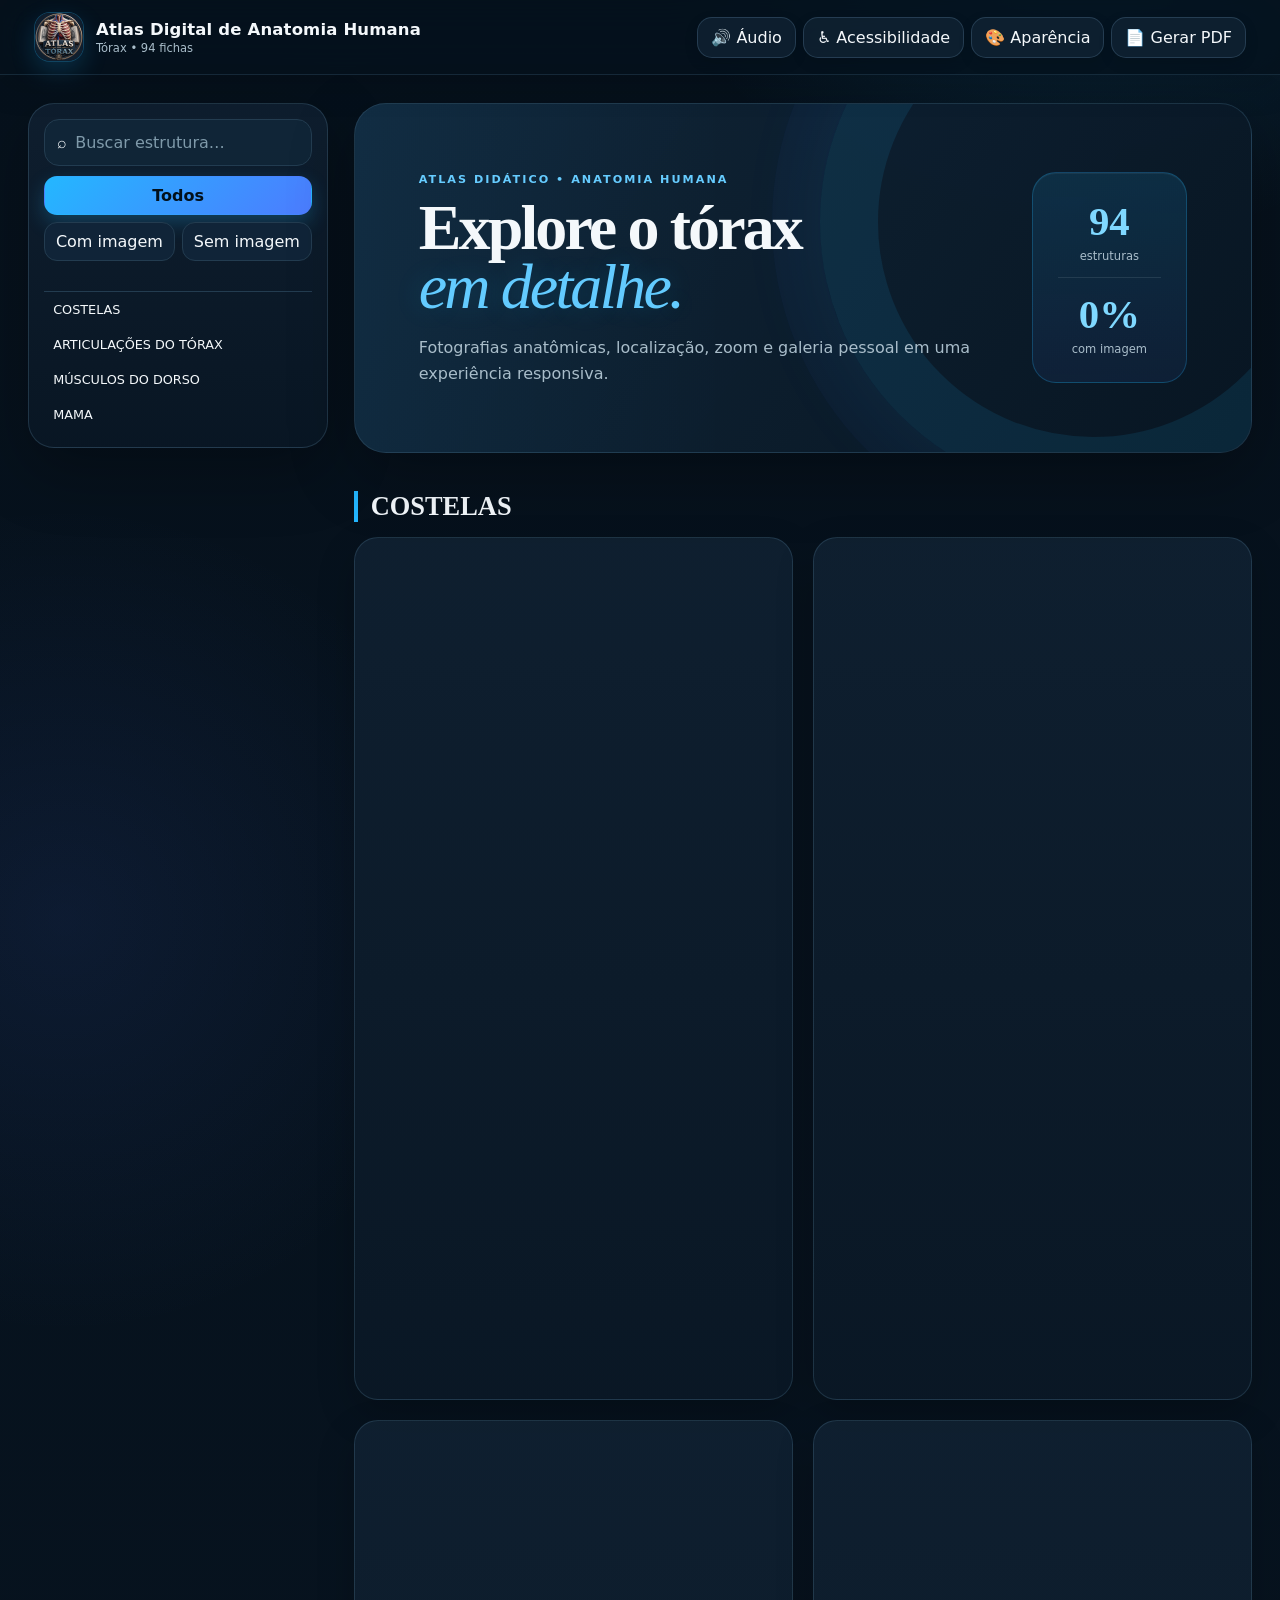
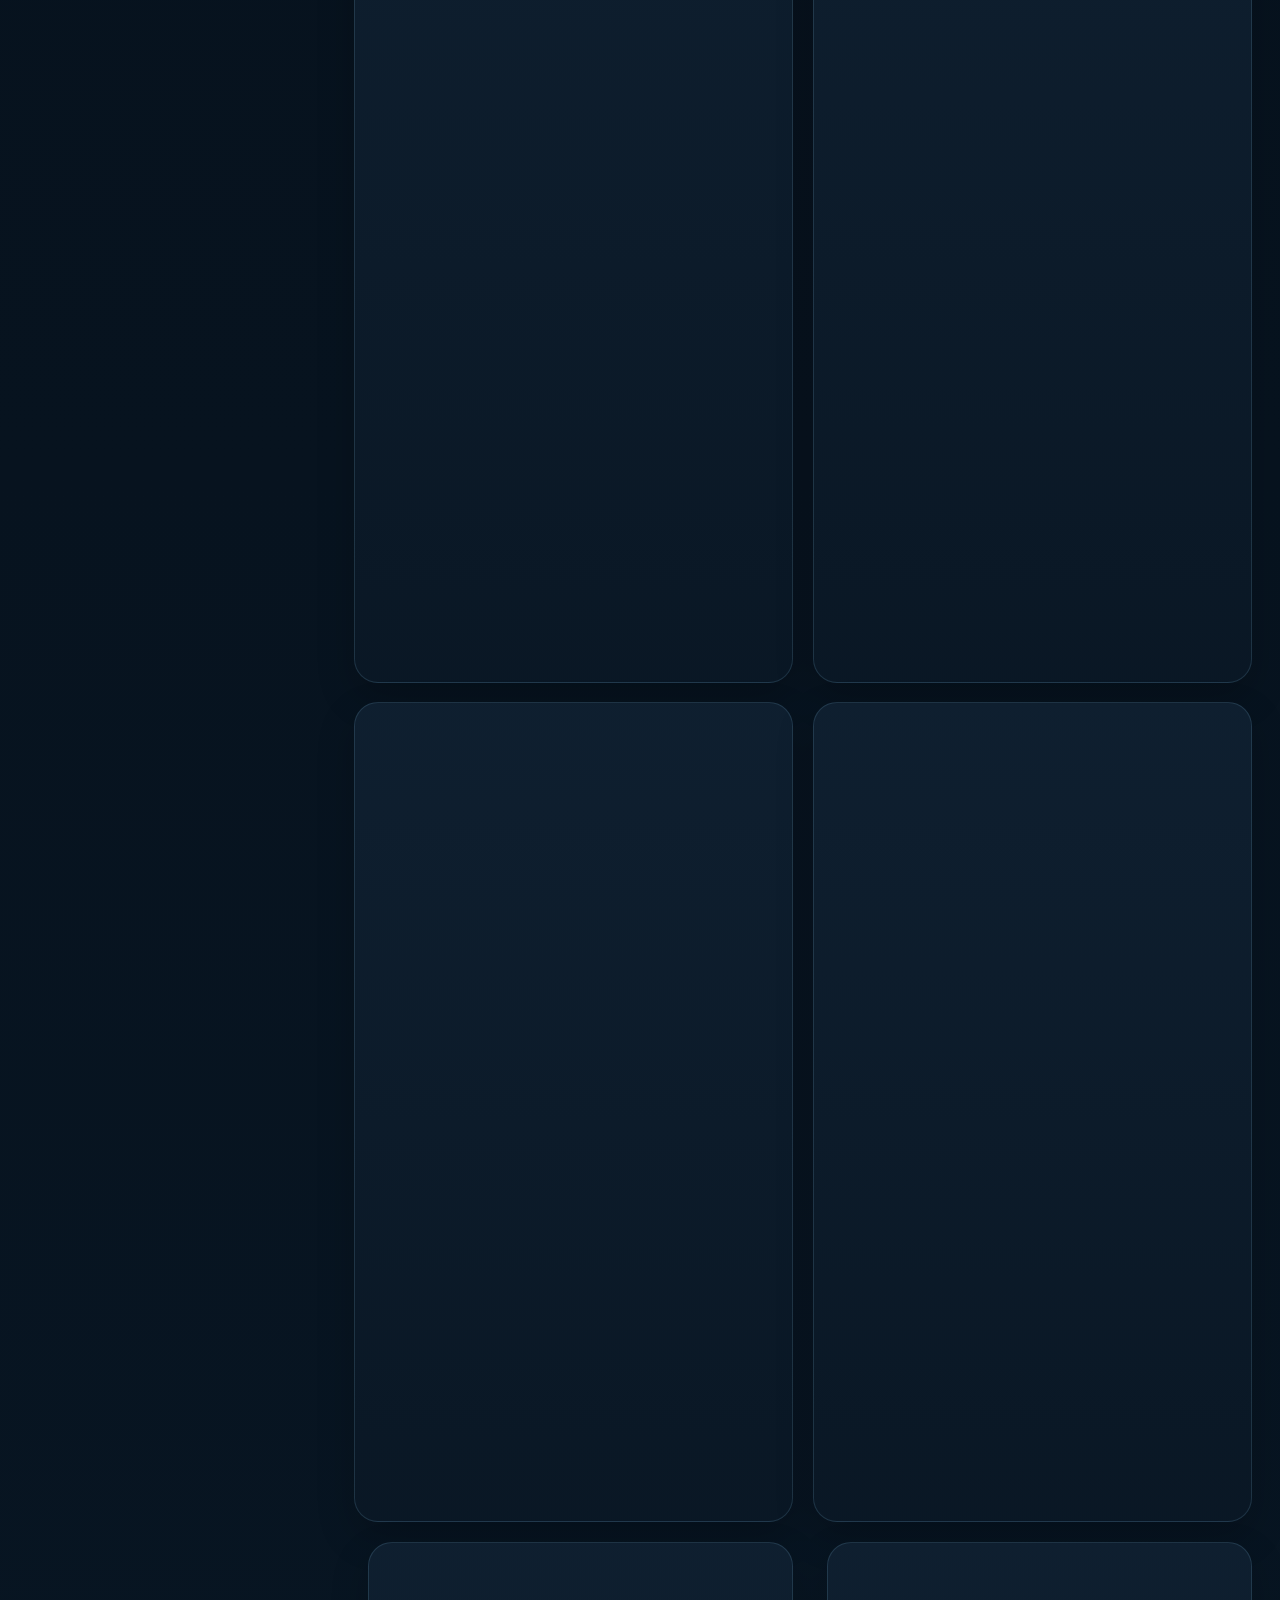
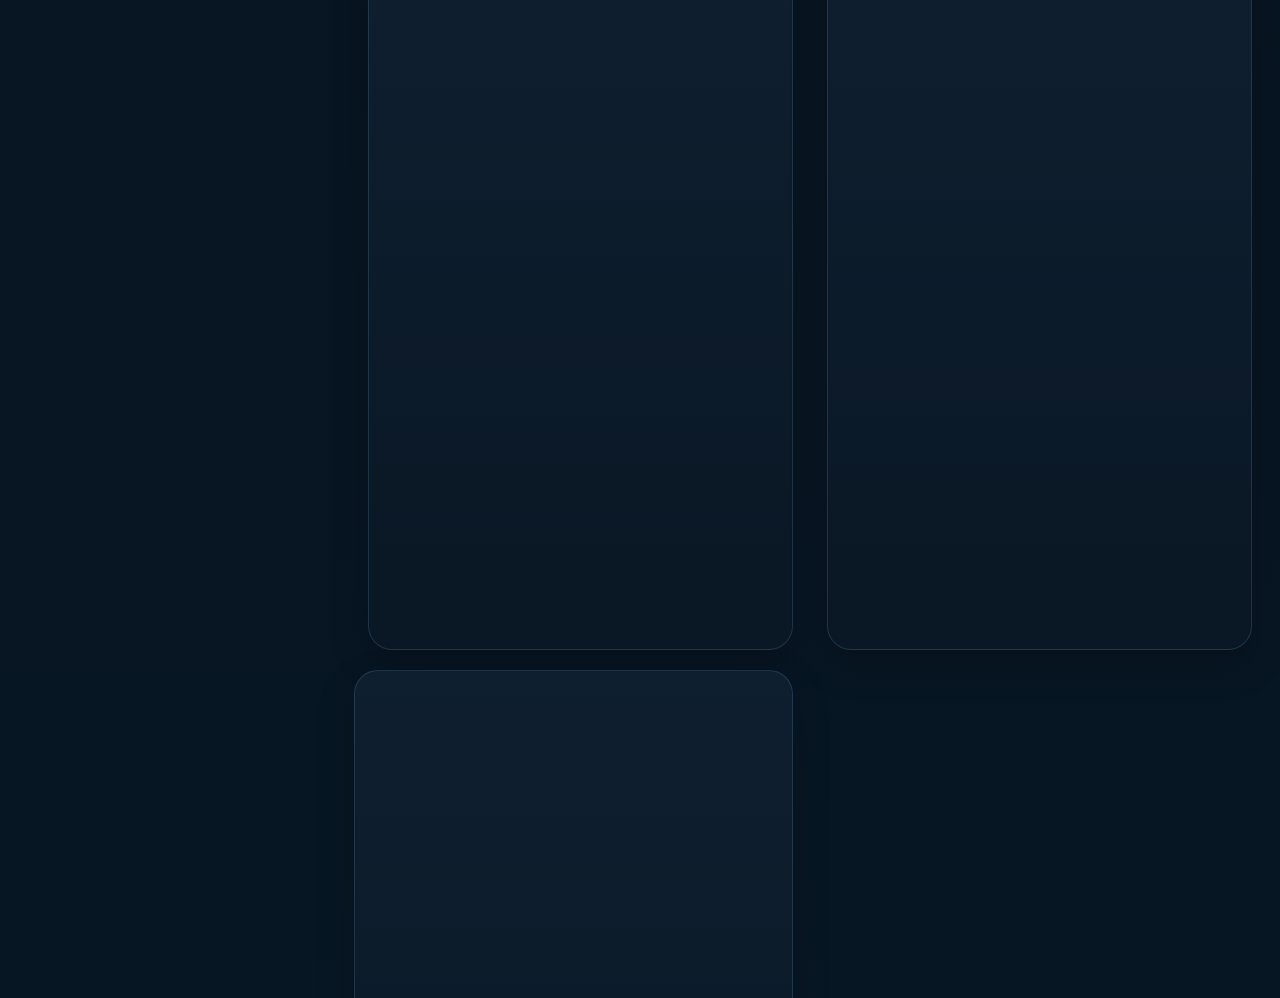
==== commit 1fe2e8be: "Add files via upload" ====
--- a/index.html
+++ b/index.html
@@ -1,23 +1,13 @@
-<!doctype html>
-<html lang="pt-BR"><head><meta charset="utf-8"><meta name="viewport" content="width=device-width,initial-scale=1">
-<meta name="theme-color" content="#75543c"><title>Atlas Digital de Anatomia Humana — Tórax</title>
-<link rel="manifest" href="manifest.webmanifest"><link rel="stylesheet" href="styles.css"></head>
-<body>
-<header class="top"><div class="brand"><b>A</b><span><strong>Atlas Digital de Anatomia Humana</strong><small>Tórax • 94 estruturas</small></span></div><button id="theme">🎨 Aparência</button></header>
-<div id="themebox" class="themebox" hidden><label>Destaque <input id="accent" type="color" value="#75543c"></label><label>Fundo <input id="bg" type="color" value="#f3efe9"></label></div>
-<div class="shell">
-<aside><input id="search" placeholder="Buscar estrutura…"><div id="coverage"></div><nav id="nav"></nav></aside>
-<main><section class="hero"><div><small>ATLAS INTERATIVO</small><h1>Tórax</h1><p>Clique em um dos 94 nomes. A imagem só aparece quando a ficha é aberta.</p></div><strong>94</strong></section><div id="sections"></div></main>
-</div>
-<div id="modal" class="modal" hidden>
-<div class="sheet">
-<header class="sheethead"><div><span id="num"></span><div><small id="sec"></small><h2 id="title"></h2><p id="orig"></p></div></div><button id="close">✕</button></header>
-<div class="detail">
-<div>
-<div id="stage" class="stage"><div id="ph"><b id="expected"></b><span>Coloque este arquivo na pasta images.</span></div><img id="img" hidden></div>
-<div class="zoom"><button id="minus">−</button><button id="reset">100%</button><button id="plus">+</button></div>
-<div id="gallery" class="gallery"></div>
-</div>
-<section class="info"><div class="infoBox"><small>LOCALIZAÇÃO ANATÔMICA</small><p id="loc"></p></div><div class="infoBox"><small>ARQUIVO</small><p id="file"></p></div><label class="act primary">📎 Anexar fotos<input id="attach" type="file" accept="image/*" multiple></label><label class="act">📷 Tirar foto<input id="camera" type="file" accept="image/*" capture="environment"></label></section>
-</div></div></div>
-<script src="structures.js"></script><script src="app.js"></script></body></html>+<!doctype html><html lang="pt-BR"><head>
+<meta charset="utf-8"><meta name="viewport" content="width=device-width,initial-scale=1,viewport-fit=cover"><meta name="theme-color" content="#07131f">
+<title>Atlas Digital de Anatomia Humana — Tórax</title><link rel="manifest" href="manifest.webmanifest"><link rel="stylesheet" href="styles.css"></head>
+<body><a class="skip" href="#content">Ir para o conteúdo</a>
+<header class="appbar"><div class="brand"><div class="brand-seal" aria-hidden="true"><img src="icons/icon-192.png" alt=""></div><div><strong>Atlas Digital de Anatomia Humana</strong><span>Tórax • 94 fichas</span></div></div>
+<div class="app-actions"><button id="audioBtn" aria-pressed="false">🔊 Áudio</button><button id="accessBtn">♿ Acessibilidade</button><button id="paletteBtn">🎨 Aparência</button><button id="printBtn">📄 Gerar PDF</button><button id="installBtn" hidden>⬇ Instalar</button></div></header>
+<section id="accessPanel" class="floating-panel" hidden aria-label="Opções de acessibilidade"><strong>Acessibilidade</strong><div class="panel-grid"><button id="fontDown">A−</button><button id="fontUp">A+</button><button id="contrastBtn" aria-pressed="false">◐ Alto contraste</button><button id="motionBtn" aria-pressed="false">⏸ Reduzir movimento</button><button id="librasBtn">🤟 Libras (VLibras)</button></div><p>Compatível com teclado e leitores de tela. O VLibras requer internet.</p></section>
+<section id="palette" class="floating-panel palette" hidden><label>Cor de destaque <input id="accent" type="color" value="#24b7ff"></label><label>Cor do fundo <input id="background" type="color" value="#07131f"></label><button data-preset="ocean">Oceano</button><button data-preset="light">Claro</button><button data-preset="dark">Escuro</button></section>
+<div class="shell"><aside class="side"><div class="searchbox"><span aria-hidden="true">⌕</span><input id="search" type="search" placeholder="Buscar estrutura…" aria-label="Buscar estrutura"></div><div class="filter-row"><button class="filter active" data-filter="all">Todos</button><button class="filter" data-filter="has">Com imagem</button><button class="filter" data-filter="missing">Sem imagem</button></div><div id="coverage" class="coverage" aria-live="polite"></div><nav id="nav" aria-label="Seções do atlas"></nav></aside>
+<main><section class="hero"><div><small>ATLAS DIDÁTICO • ANATOMIA HUMANA</small><h1>Explore o tórax<br><em>em detalhe.</em></h1><p>Fotografias anatômicas, localização, zoom e galeria pessoal em uma experiência responsiva.</p></div><div class="hero-stat"><strong>94</strong><span>estruturas</span><i></i><b id="heroCoverage">0%</b><span>com imagem</span></div></section><div id="content"></div></main></div>
+<div id="toast" role="status" aria-live="polite"></div>
+<div id="viewer" class="viewer" hidden role="dialog" aria-modal="true" aria-label="Visualizador de imagem"><div class="viewerTop"><div id="viewerTitle"></div><div><button id="minus" aria-label="Diminuir zoom">−</button><button id="reset">100%</button><button id="plus" aria-label="Aumentar zoom">+</button><button id="close" aria-label="Fechar">✕</button></div></div><div id="stage" class="stage"><img id="viewerImage" alt=""></div></div>
+<script src="structures.js"></script><script src="app.js"></script></body></html>
--- a/styles.css
+++ b/styles.css
@@ -1,5 +1,32 @@
-
-:root{--a:#75543c;--bg:#f3efe9;--p:#fffdf9;--ink:#28231f;--mut:#746d66;--line:#ddd4c8}
-*{box-sizing:border-box}body{margin:0;background:var(--bg);color:var(--ink);font-family:Inter,system-ui,sans-serif}.top{position:sticky;top:0;z-index:20;display:flex;justify-content:space-between;align-items:center;padding:14px 20px;background:color-mix(in srgb,var(--p) 94%,transparent);backdrop-filter:blur(16px);border-bottom:1px solid var(--line)}.brand{display:flex;gap:12px;align-items:center}.brand>b{width:42px;height:42px;border-radius:14px;background:var(--a);color:#fff;display:grid;place-items:center;font:700 22px Georgia}.brand strong,.brand small{display:block}.brand strong{font:700 17px Georgia}.brand small{color:var(--mut);font-size:11px;margin-top:2px}button{cursor:pointer;border:1px solid var(--line);background:var(--p);color:var(--ink);border-radius:12px;padding:9px 12px}.themebox{position:fixed;right:18px;top:72px;z-index:50;background:var(--p);border:1px solid var(--line);border-radius:16px;padding:14px;display:flex;gap:12px;box-shadow:0 20px 50px #0002}.themebox[hidden]{display:none}.shell{max-width:1600px;margin:auto;padding:22px;display:grid;grid-template-columns:260px minmax(0,1fr);gap:22px}aside{position:sticky;top:90px;align-self:start;background:var(--p);border:1px solid var(--line);border-radius:20px;padding:14px}aside input{width:100%;padding:12px;border:1px solid var(--line);border-radius:12px;font-size:16px}#coverage{font-size:12px;color:var(--mut);margin:12px 0}nav a{display:block;color:var(--ink);text-decoration:none;padding:9px;border-radius:9px;font-size:13px}.hero{display:flex;justify-content:space-between;align-items:center;gap:20px;padding:28px;border:1px solid var(--line);background:var(--p);border-radius:26px}.hero small{color:var(--a);font-weight:800;letter-spacing:.15em}.hero h1{font:700 40px Georgia;margin:4px 0}.hero p{color:var(--mut)}.hero>strong{font:700 44px Georgia;color:var(--a)}.section{margin-top:30px}.section h2{font:700 25px Georgia}.grid{display:grid;grid-template-columns:repeat(3,minmax(0,1fr));gap:11px}.name{min-height:72px;text-align:left;display:grid;grid-template-columns:46px 1fr;gap:11px;align-items:center;border:1px solid var(--line);background:var(--p);border-radius:17px;padding:12px}.name:hover{border-color:var(--a);transform:translateY(-1px)}.g{width:46px;height:46px;border-radius:14px;background:color-mix(in srgb,var(--a) 12%,transparent);color:var(--a);display:grid;place-items:center;font-weight:900}.name strong{display:block;font-size:14px;line-height:1.25}.name small{display:block;color:var(--mut);margin-top:4px;font-size:10px}.modal{position:fixed;inset:0;z-index:100;background:#0b0908cc;backdrop-filter:blur(10px);overflow:auto;padding:18px}.modal[hidden]{display:none}.sheet{max-width:1450px;margin:auto;background:var(--p);border-radius:24px;overflow:hidden}.sheethead{display:flex;justify-content:space-between;gap:16px;padding:16px 18px;border-bottom:1px solid var(--line)}.sheethead>div{display:flex;gap:12px}.sheethead #num{width:52px;height:52px;border-radius:15px;background:var(--a);color:#fff;display:grid;place-items:center;font-weight:900}.sheethead h2{font:700 23px Georgia;margin:3px 0}.sheethead p,.sheethead small{margin:0;color:var(--mut)}.detail{display:grid;grid-template-columns:minmax(0,1.7fr) minmax(280px,.6fr);gap:16px;padding:16px}.stage{min-height:540px;background:#080808;border-radius:18px;display:grid;place-items:center;overflow:hidden;touch-action:none}.stage img{max-width:100%;max-height:72vh;width:100%;height:100%;object-fit:contain;transform-origin:center;pointer-events:none}.stage #ph{color:#ccc;text-align:center}.stage #ph b,.stage #ph span{display:block}.stage #ph b{color:#fff;font-size:20px}.zoom{display:flex;justify-content:center;gap:8px;margin-top:10px}.gallery{display:flex;gap:8px;overflow:auto;margin-top:10px}.gallery img{width:82px;height:68px;object-fit:contain;background:#111;border-radius:10px}.info{position:static;background:transparent;box-shadow:none;padding:0}.infoBox{padding:15px;border:1px solid var(--line);border-radius:15px;margin-bottom:10px;background:color-mix(in srgb,var(--p) 94%,var(--a) 6%)}.infoBox small{color:var(--a);font-weight:900}.infoBox p{color:var(--mut);line-height:1.45}.act{display:block;text-align:center;padding:11px;border:1px solid var(--line);border-radius:12px;margin-top:8px;cursor:pointer}.act.primary{background:var(--a);color:#fff}.act input{display:none}
-@media(max-width:1000px){.shell{grid-template-columns:1fr}aside{position:relative;top:auto}.grid{grid-template-columns:repeat(2,1fr)}.detail{grid-template-columns:1fr}.stage{min-height:460px}}
-@media(max-width:620px){.top{padding:10px}.brand strong{font-size:14px}.brand small{display:none}.shell{padding:10px}.grid{grid-template-columns:1fr}.hero{padding:20px}.hero h1{font-size:31px}.hero>strong{display:none}.modal{padding:0}.sheet{border-radius:0}.detail{padding:10px}.stage{min-height:360px}.sheethead h2{font-size:19px}}
+:root{
+  --accent:#24b7ff;
+  --accent-rgb:36,183,255;
+  --bg:#07131f;
+  --panel:#0d1c2b;
+  --panel2:#122638;
+  --ink:#f4f8fb;
+  --muted:#a9bdca;
+  --line:#233c50;
+  --shadow:0 22px 65px rgba(0,0,0,.28);
+  --font-scale:1;
+}
+*{box-sizing:border-box}
+html{scroll-behavior:smooth;font-size:calc(16px * var(--font-scale))}
+body{margin:0;background:
+  radial-gradient(circle at 85% -5%,rgba(var(--accent-rgb),.18),transparent 30rem),
+  radial-gradient(circle at 5% 20%,rgba(80,120,255,.09),transparent 26rem),
+  linear-gradient(180deg,#06111c 0%,var(--bg) 45%,#081725 100%);
+  color:var(--ink);font-family:Inter,ui-sans-serif,system-ui,-apple-system,Segoe UI,Roboto,Arial,sans-serif;min-height:100vh}
+button,input{font:inherit}button,.fileLabel{-webkit-tap-highlight-color:transparent;transition:transform .18s ease,box-shadow .18s ease,border-color .18s ease,background .18s ease,color .18s ease}button:active,.fileLabel:active{transform:scale(.97)}button:focus-visible,input:focus-visible,a:focus-visible,.fileLabel:focus-within{outline:3px solid rgba(var(--accent-rgb),.55);outline-offset:2px}.skip{position:fixed;left:12px;top:-60px;z-index:999;background:#fff;color:#000;padding:10px 14px;border-radius:12px}.skip:focus{top:12px}
+.appbar{position:sticky;top:0;z-index:30;display:flex;align-items:center;justify-content:space-between;gap:16px;padding:12px clamp(12px,3vw,34px);background:rgba(6,17,28,.78);backdrop-filter:blur(24px) saturate(155%);border-bottom:1px solid rgba(112,170,207,.16);box-shadow:0 10px 35px rgba(0,0,0,.13)}
+.brand{display:flex;align-items:center;gap:12px;min-width:0}.brand-seal{width:50px;height:50px;border-radius:16px;overflow:hidden;display:grid;place-items:center;background:#08131d;border:1px solid rgba(var(--accent-rgb),.30);box-shadow:0 9px 24px rgba(var(--accent-rgb),.18)}.brand-seal img{width:100%;height:100%;object-fit:cover;display:block}.brand strong{display:block;font-size:1.03rem;letter-spacing:.01em;white-space:nowrap}.brand span{display:block;color:var(--muted);font-size:.72rem;margin-top:2px}.app-actions{display:flex;gap:7px;flex-wrap:wrap;justify-content:flex-end}.app-actions button,.floating-panel button{border:1px solid rgba(133,187,220,.20);background:rgba(16,35,52,.82);color:var(--ink);border-radius:15px;padding:10px 13px;cursor:pointer;box-shadow:0 5px 14px rgba(0,0,0,.12)}.app-actions button:hover,.floating-panel button:hover{border-color:rgba(var(--accent-rgb),.55);background:rgba(var(--accent-rgb),.10)}
+.floating-panel{position:fixed;z-index:45;right:22px;top:78px;max-width:min(540px,calc(100vw - 24px));padding:16px;background:rgba(11,28,43,.96);border:1px solid rgba(133,187,220,.22);border-radius:22px;box-shadow:var(--shadow);backdrop-filter:blur(24px)}.floating-panel[hidden]{display:none}.floating-panel strong{display:block;margin-bottom:10px}.floating-panel p{font-size:.75rem;color:var(--muted);margin:10px 0 0}.panel-grid{display:flex;flex-wrap:wrap;gap:8px}.palette{display:flex;gap:10px;align-items:center;flex-wrap:wrap}.palette label{display:flex;align-items:center;gap:8px;font-size:.8rem}.palette input[type=color]{width:42px;height:38px;border:1px solid var(--line);border-radius:10px;background:none;padding:2px}
+.shell{max-width:1720px;margin:auto;padding:clamp(12px,2.2vw,32px);display:grid;grid-template-columns:300px minmax(0,1fr);gap:clamp(16px,2vw,30px)}
+.side{position:sticky;top:92px;align-self:start;max-height:calc(100vh - 116px);overflow:auto;background:linear-gradient(180deg,rgba(15,31,47,.96),rgba(9,23,36,.96));border:1px solid rgba(133,187,220,.18);border-radius:26px;padding:15px;box-shadow:var(--shadow);scrollbar-width:thin}.searchbox{display:flex;align-items:center;gap:8px;border:1px solid var(--line);border-radius:15px;background:rgba(17,39,57,.85);padding:0 12px}.searchbox input{width:100%;padding:13px 0;border:0;outline:0;background:transparent;color:var(--ink);font-size:1rem}.searchbox input::placeholder{color:#7f9aaa}.filter-row{display:grid;grid-template-columns:1fr 1fr;gap:7px;margin:10px 0}.filter{border:1px solid var(--line);background:#102438;color:var(--ink);border-radius:13px;padding:9px;cursor:pointer}.filter:first-child{grid-column:1/-1}.filter.active{background:linear-gradient(135deg,var(--accent),#4c7cff);border-color:transparent;color:#02101a;box-shadow:0 8px 20px rgba(var(--accent-rgb),.24);font-weight:800}.coverage{font-size:.75rem;color:var(--muted);padding:10px 4px;border-bottom:1px solid var(--line)}#nav a{display:block;padding:10px 9px;text-decoration:none;color:var(--ink);font-size:.8rem;border-radius:11px}#nav a:hover{background:rgba(var(--accent-rgb),.10);color:#8ddaff}
+.hero{min-height:330px;display:flex;justify-content:space-between;align-items:center;gap:24px;padding:clamp(30px,5vw,68px);margin-bottom:32px;border-radius:32px;overflow:hidden;position:relative;background:linear-gradient(125deg,rgba(17,39,58,.96),rgba(8,22,35,.98));border:1px solid rgba(119,183,221,.18);box-shadow:var(--shadow)}.hero:before{content:"";position:absolute;inset:0;background:linear-gradient(90deg,rgba(var(--accent-rgb),.05),transparent 42%);pointer-events:none}.hero:after{content:"";position:absolute;width:430px;height:430px;border-radius:50%;right:-115px;top:-155px;border:58px solid rgba(var(--accent-rgb),.10);box-shadow:0 0 0 48px rgba(71,120,255,.035),0 0 90px rgba(var(--accent-rgb),.08)}.hero>div{position:relative;z-index:1}.hero small{letter-spacing:.18em;color:#66ccff;font-weight:900;font-size:.7rem}.hero h1{font:800 clamp(2.6rem,5vw,5rem)/.92 Georgia,serif;margin:12px 0 18px;letter-spacing:-.045em}.hero h1 em{color:#63cbff;font-weight:400;text-shadow:0 0 28px rgba(var(--accent-rgb),.20)}.hero p{max-width:700px;margin:0;color:var(--muted);line-height:1.65}.hero-stat{min-width:155px;text-align:center;padding:25px;border-radius:24px;background:linear-gradient(180deg,rgba(var(--accent-rgb),.13),rgba(76,124,255,.08));border:1px solid rgba(var(--accent-rgb),.24);box-shadow:inset 0 1px 0 rgba(255,255,255,.05)}.hero-stat strong,.hero-stat b{display:block;font:700 2.55rem Georgia,serif;color:#7fd8ff}.hero-stat span{font-size:.72rem;color:var(--muted)}.hero-stat i{display:block;height:1px;background:var(--line);margin:13px 0}
+.section-title{font:700 1.65rem Georgia,serif;margin:38px 0 15px;padding-left:13px;border-left:4px solid var(--accent);color:#f6fbff}.cards{display:grid;grid-template-columns:repeat(2,minmax(0,1fr));gap:20px}.card{min-width:0;background:linear-gradient(180deg,rgba(15,32,48,.97),rgba(10,24,37,.97));border:1px solid rgba(120,176,208,.18);border-radius:24px;overflow:hidden;box-shadow:0 15px 38px rgba(0,0,0,.20);content-visibility:auto;contain-intrinsic-size:700px}.card:hover{border-color:rgba(var(--accent-rgb),.34);box-shadow:0 20px 50px rgba(0,0,0,.27),0 0 0 1px rgba(var(--accent-rgb),.04)}.card.level1{margin-left:14px}.card.level2{margin-left:28px}.card-head{display:grid;grid-template-columns:52px minmax(0,1fr) auto;gap:12px;align-items:start;padding:18px 18px 13px}.gnum{width:52px;height:52px;border-radius:16px;display:grid;place-items:center;background:linear-gradient(145deg,rgba(var(--accent-rgb),.18),rgba(76,124,255,.13));border:1px solid rgba(var(--accent-rgb),.18);color:#81d9ff;font-weight:900;font-size:1.1rem}.card-title h3{margin:0;font:700 1.08rem/1.25 Georgia,serif;color:#f7fbff}.original{display:inline-block;margin-top:5px;color:var(--muted);font-size:.7rem}.status{font-size:.62rem;font-weight:900;padding:7px 9px;border-radius:999px;background:#3b2e1c;color:#ffd995;white-space:nowrap}.status.ok{background:#143626;color:#8ce6b3}.figure{margin:0 18px;background:#03070b;border:1px solid #243c4d;border-radius:18px;overflow:hidden;position:relative;min-height:340px;display:grid;place-items:center;box-shadow:inset 0 0 60px rgba(0,0,0,.28)}.figure img{display:block;width:100%;height:430px;object-fit:contain;background:#03070b;cursor:zoom-in}.placeholder{text-align:center;color:#adc0cb;padding:40px 20px}.placeholder strong{display:block;color:#f5fbff;margin-bottom:5px}.placeholder small{display:block;line-height:1.5}.placeholder .icon{font-size:42px;margin-bottom:10px}.gallery{display:flex;gap:9px;overflow:auto;padding:10px 18px 4px;scroll-snap-type:x proximity}.thumbWrap{position:relative;flex:0 0 auto;scroll-snap-align:start}.thumb{width:84px;height:66px;object-fit:contain;background:#05090d;border:1px solid var(--line);border-radius:11px;cursor:zoom-in;display:block}.thumbDelete{position:absolute;right:-5px;top:-5px;width:24px;height:24px;border:0;border-radius:50%;background:#132c40;color:#fff;padding:0;cursor:pointer;font-size:12px}.location{padding:15px 18px 8px}.label{font-size:.62rem;font-weight:900;letter-spacing:.13em;color:#6bd1ff;text-transform:uppercase}.location p{margin:6px 0 0;color:var(--muted);font-size:.8rem;line-height:1.55}.card-actions{display:flex;gap:8px;flex-wrap:wrap;padding:9px 18px 18px}.card-actions button,.fileLabel{border:1px solid var(--line);background:#102438;color:var(--ink);border-radius:14px;padding:10px 12px;font-size:.76rem;cursor:pointer}.card-actions button:hover,.fileLabel:hover{background:#15304a;border-color:rgba(var(--accent-rgb),.38)}.card-actions .primary{background:linear-gradient(135deg,var(--accent),#4d7dff);border-color:transparent;color:#03121c;font-weight:900;box-shadow:0 8px 18px rgba(var(--accent-rgb),.20)}.speak{border-color:rgba(var(--accent-rgb),.38)!important}.fileLabel input{display:none}
+#toast{position:fixed;z-index:150;left:50%;bottom:24px;transform:translate(-50%,20px);opacity:0;pointer-events:none;background:#07121c;color:#fff;padding:11px 16px;border-radius:999px;border:1px solid #27445b;box-shadow:0 12px 30px rgba(0,0,0,.35);transition:.22s}#toast.show{opacity:1;transform:translate(-50%,0)}.viewer{position:fixed;inset:0;background:rgba(1,6,10,.985);z-index:100;display:flex;flex-direction:column}.viewer[hidden]{display:none}.viewerTop{display:flex;justify-content:space-between;align-items:center;gap:12px;padding:12px 16px;color:#fff;border-bottom:1px solid rgba(255,255,255,.12);background:#07131f}.viewerTop button{background:#102438;color:#fff;border:1px solid #31506a;border-radius:12px;padding:9px 12px}.stage{flex:1;min-height:0;overflow:hidden;display:grid;place-items:center;touch-action:none;cursor:grab}.stage img{max-width:94vw;max-height:84vh;object-fit:contain;user-select:none;pointer-events:none;transform-origin:center}
+body.high-contrast{--bg:#000!important;--panel:#000!important;--panel2:#111!important;--ink:#fff!important;--muted:#fff!important;--line:#fff!important;--accent:#00e5ff!important;--accent-rgb:0,229,255!important}body.reduce-motion *,body.reduce-motion *:before,body.reduce-motion *:after{animation:none!important;transition:none!important;scroll-behavior:auto!important}
+@media(max-width:1080px){.shell{grid-template-columns:1fr}.side{position:relative;top:auto;max-height:none}.cards{grid-template-columns:1fr}.card.level1,.card.level2{margin-left:0}.figure img{height:min(62vh,560px)}}
+@media(max-width:680px){.appbar{align-items:flex-start;padding:10px}.brand-seal{width:42px;height:42px;border-radius:13px}.brand span{display:none}.brand strong{font-size:.86rem;white-space:normal}.app-actions{gap:5px}.app-actions button{padding:8px 9px;font-size:.68rem}.shell{padding:10px}.side{border-radius:18px}.hero{min-height:260px;padding:28px 20px;border-radius:22px}.hero-stat{display:none}.hero h1{font-size:2.72rem}.hero p{font-size:.86rem}.figure{margin:0 12px;min-height:260px}.figure img{height:360px}.card{border-radius:19px}.card-head{padding:14px 12px 10px;grid-template-columns:46px minmax(0,1fr)}.gnum{width:46px;height:46px}.status{grid-column:2}.location,.card-actions,.gallery{padding-left:12px;padding-right:12px}.floating-panel{left:10px;right:10px;top:68px}.viewerTop{flex-direction:column;align-items:flex-start}}
+@media print{@page{size:A4 portrait;margin:10mm}body{background:#fff!important;color:#111!important}.appbar,.side,.floating-panel,.card-actions,.gallery,.hero,#toast{display:none!important}.shell{display:block;padding:0;max-width:none}.cards{display:block}.section-title{break-after:avoid;font-size:18pt;margin:7mm 0 3mm;color:#111}.card{display:block!important;content-visibility:visible;box-shadow:none;border:1px solid #bbb;margin:0 0 6mm;break-inside:avoid;border-radius:10px;background:#fff}.card-head{padding:4mm}.card-title h3{color:#111}.figure{background:#fff;margin:0 4mm;min-height:0;border:0}.figure img{height:auto!important;max-width:100%;max-height:165mm;background:#fff}.placeholder{display:none}.location{padding:4mm}.status{display:none}.card-title h3{font-size:13pt}}
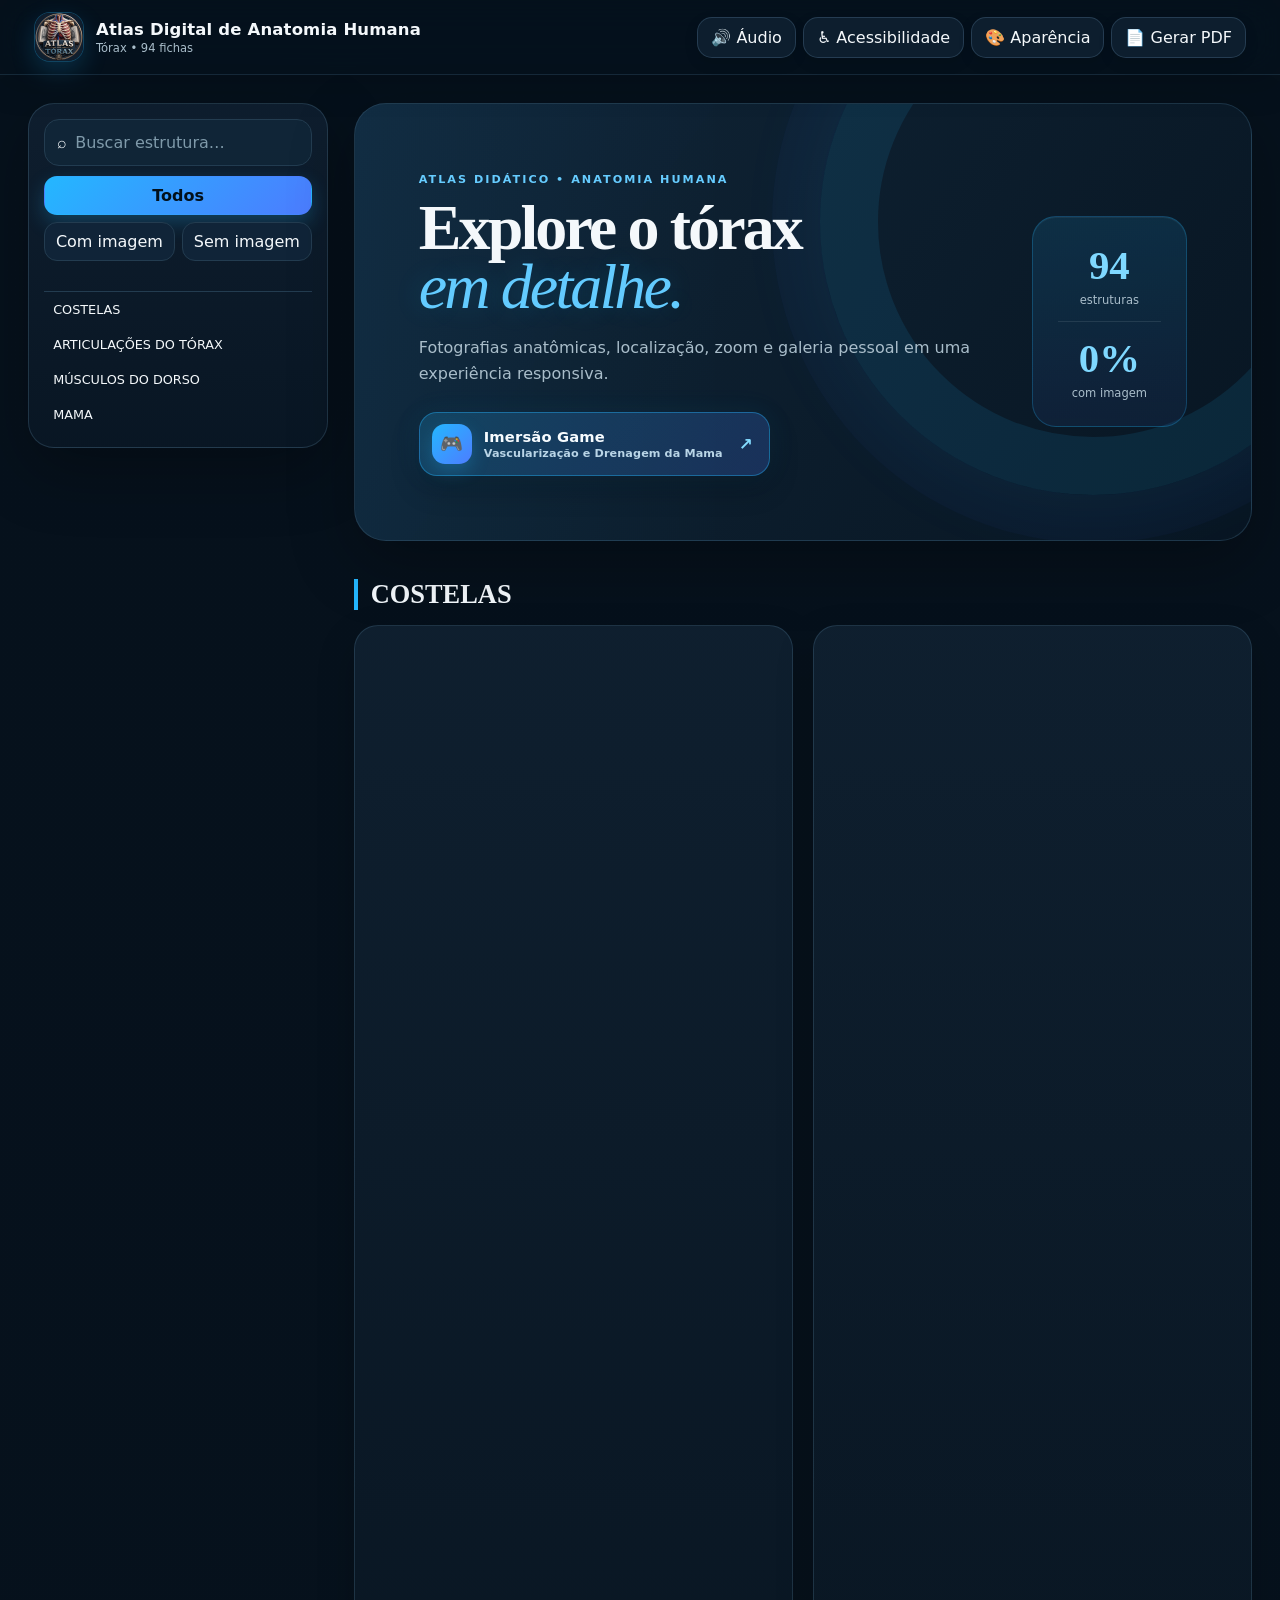
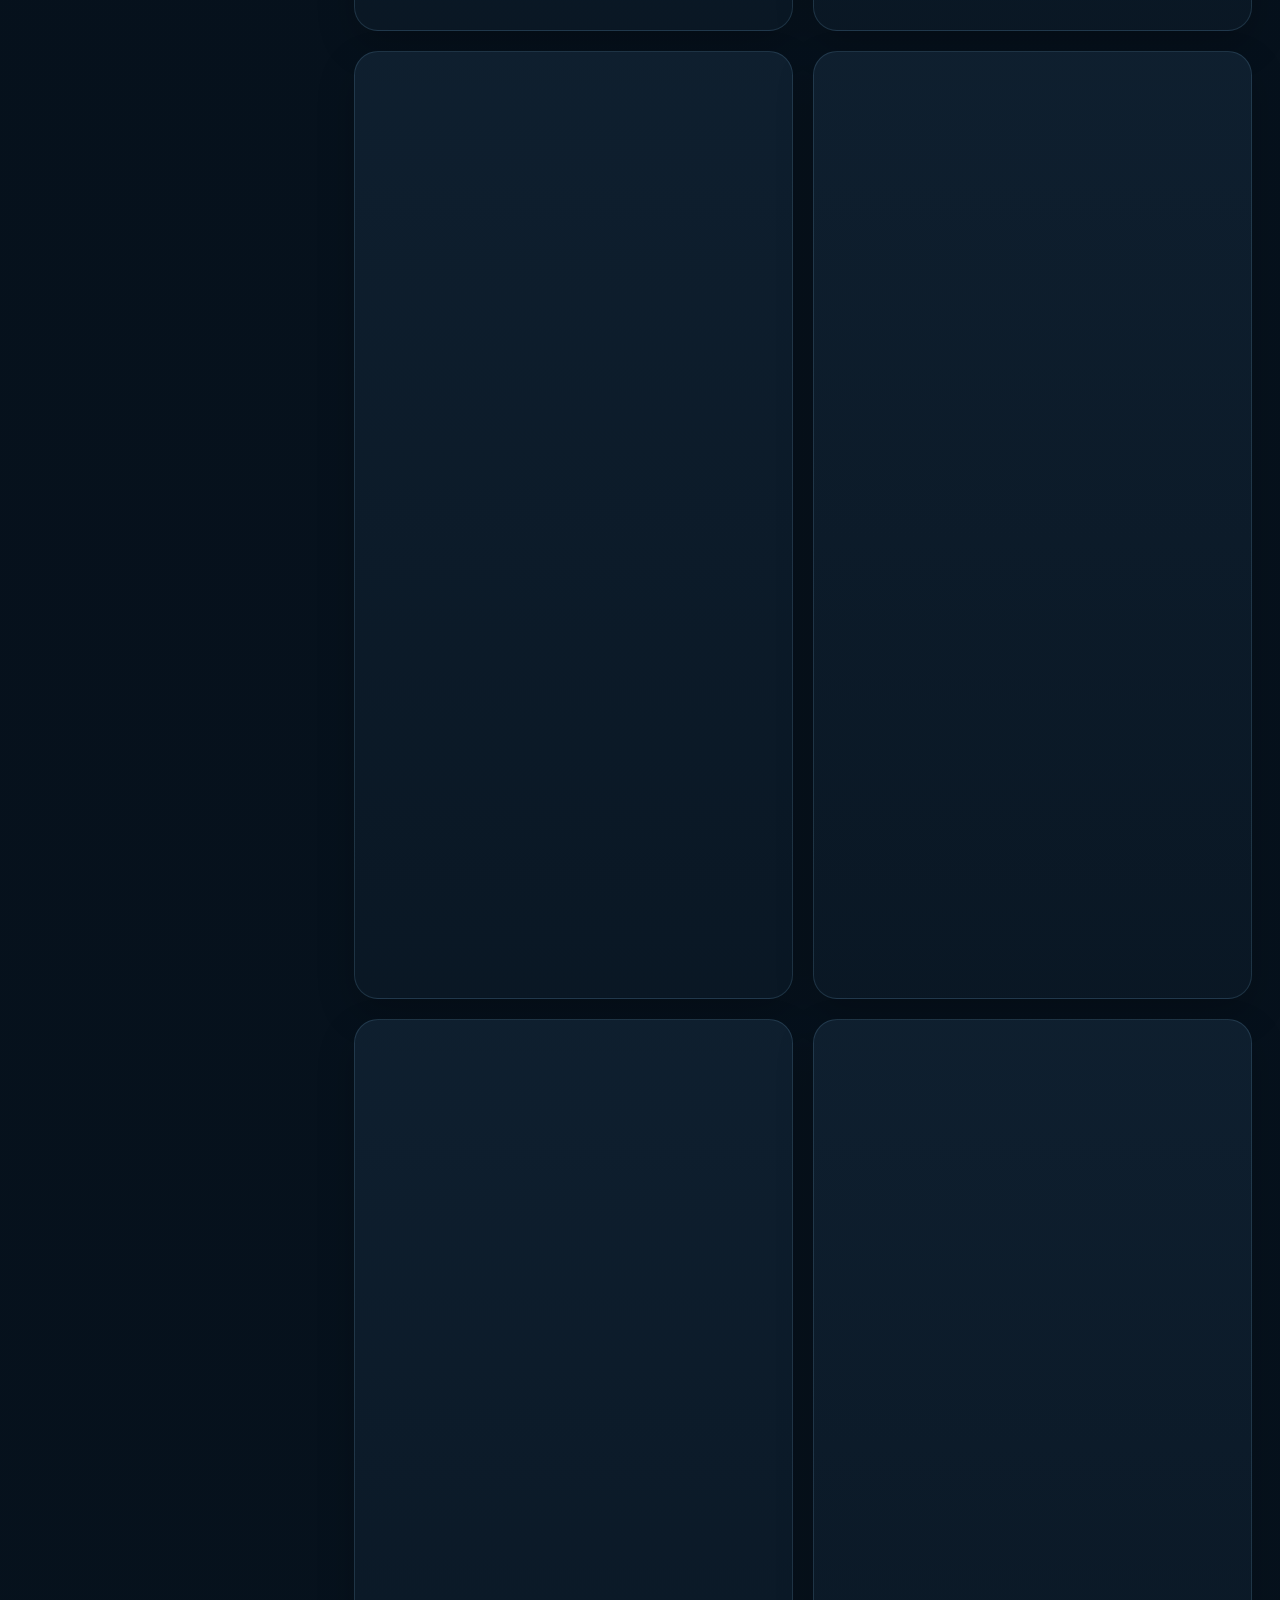
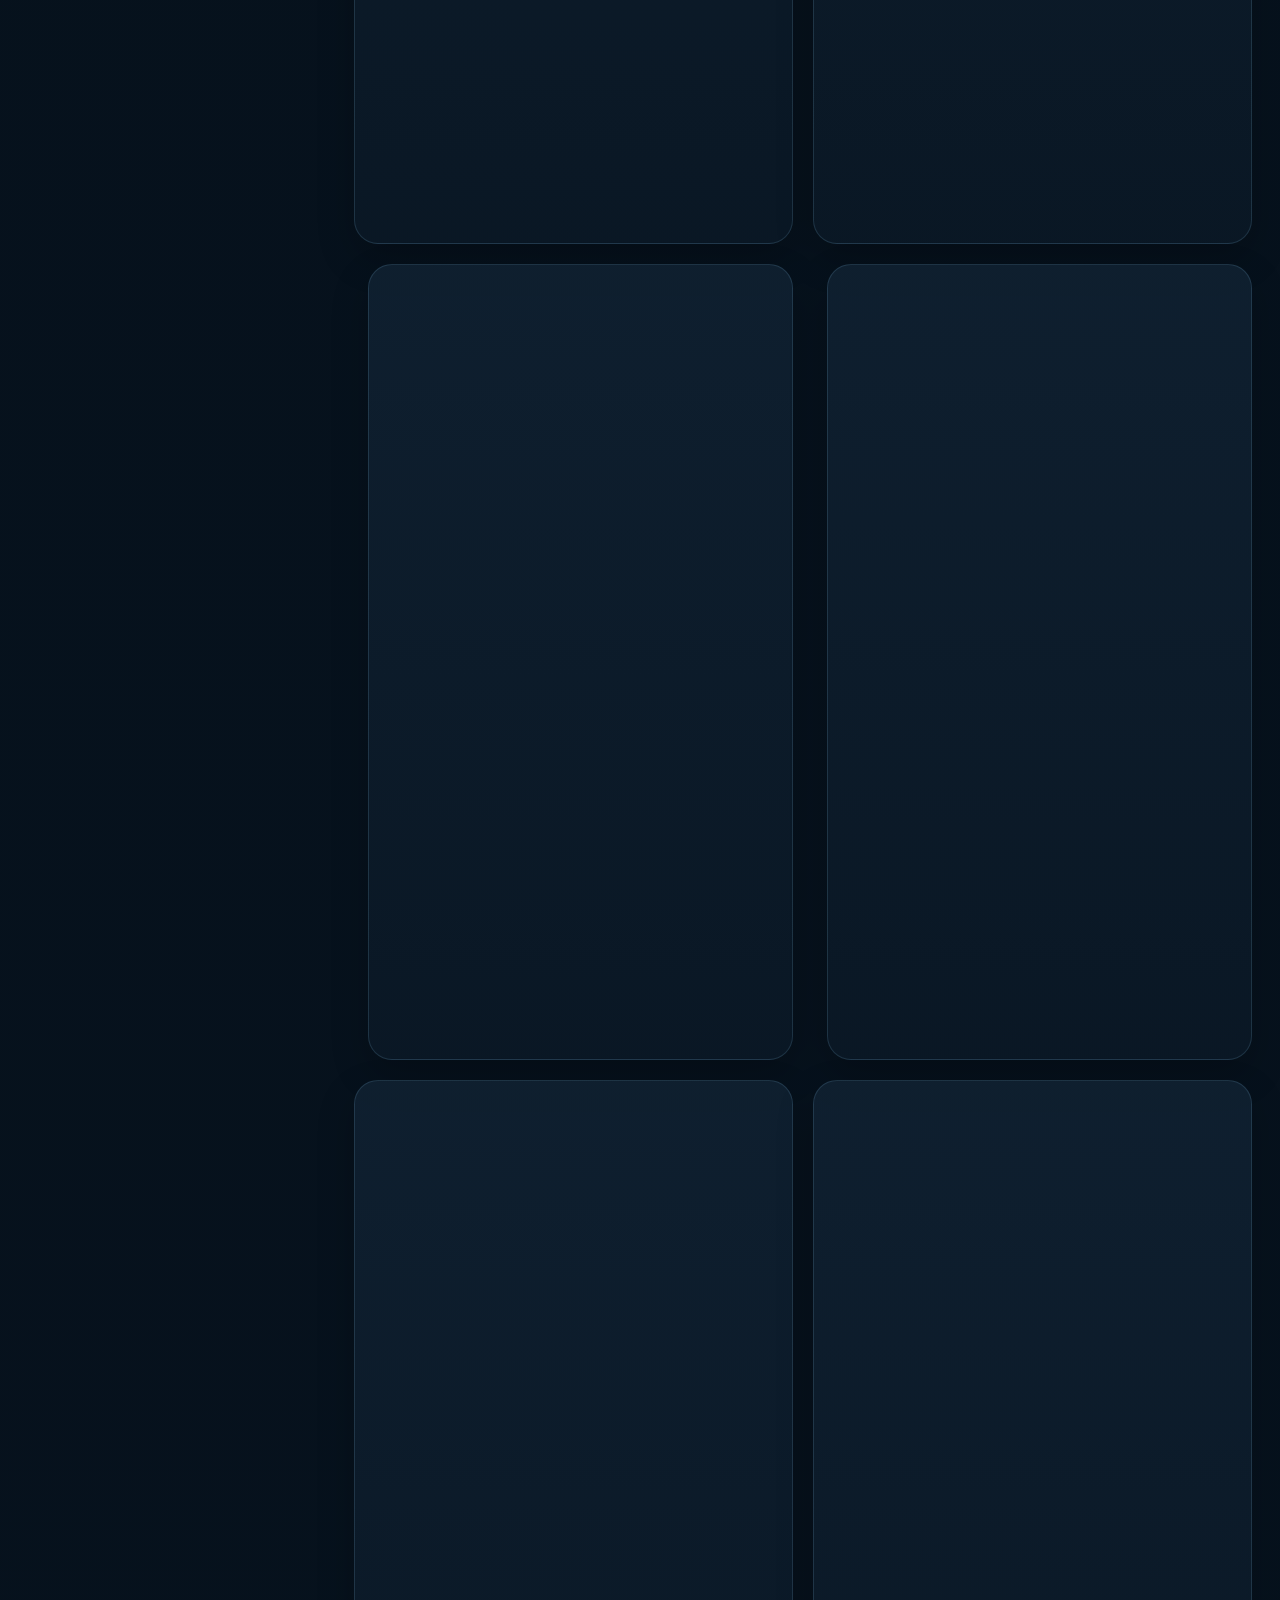
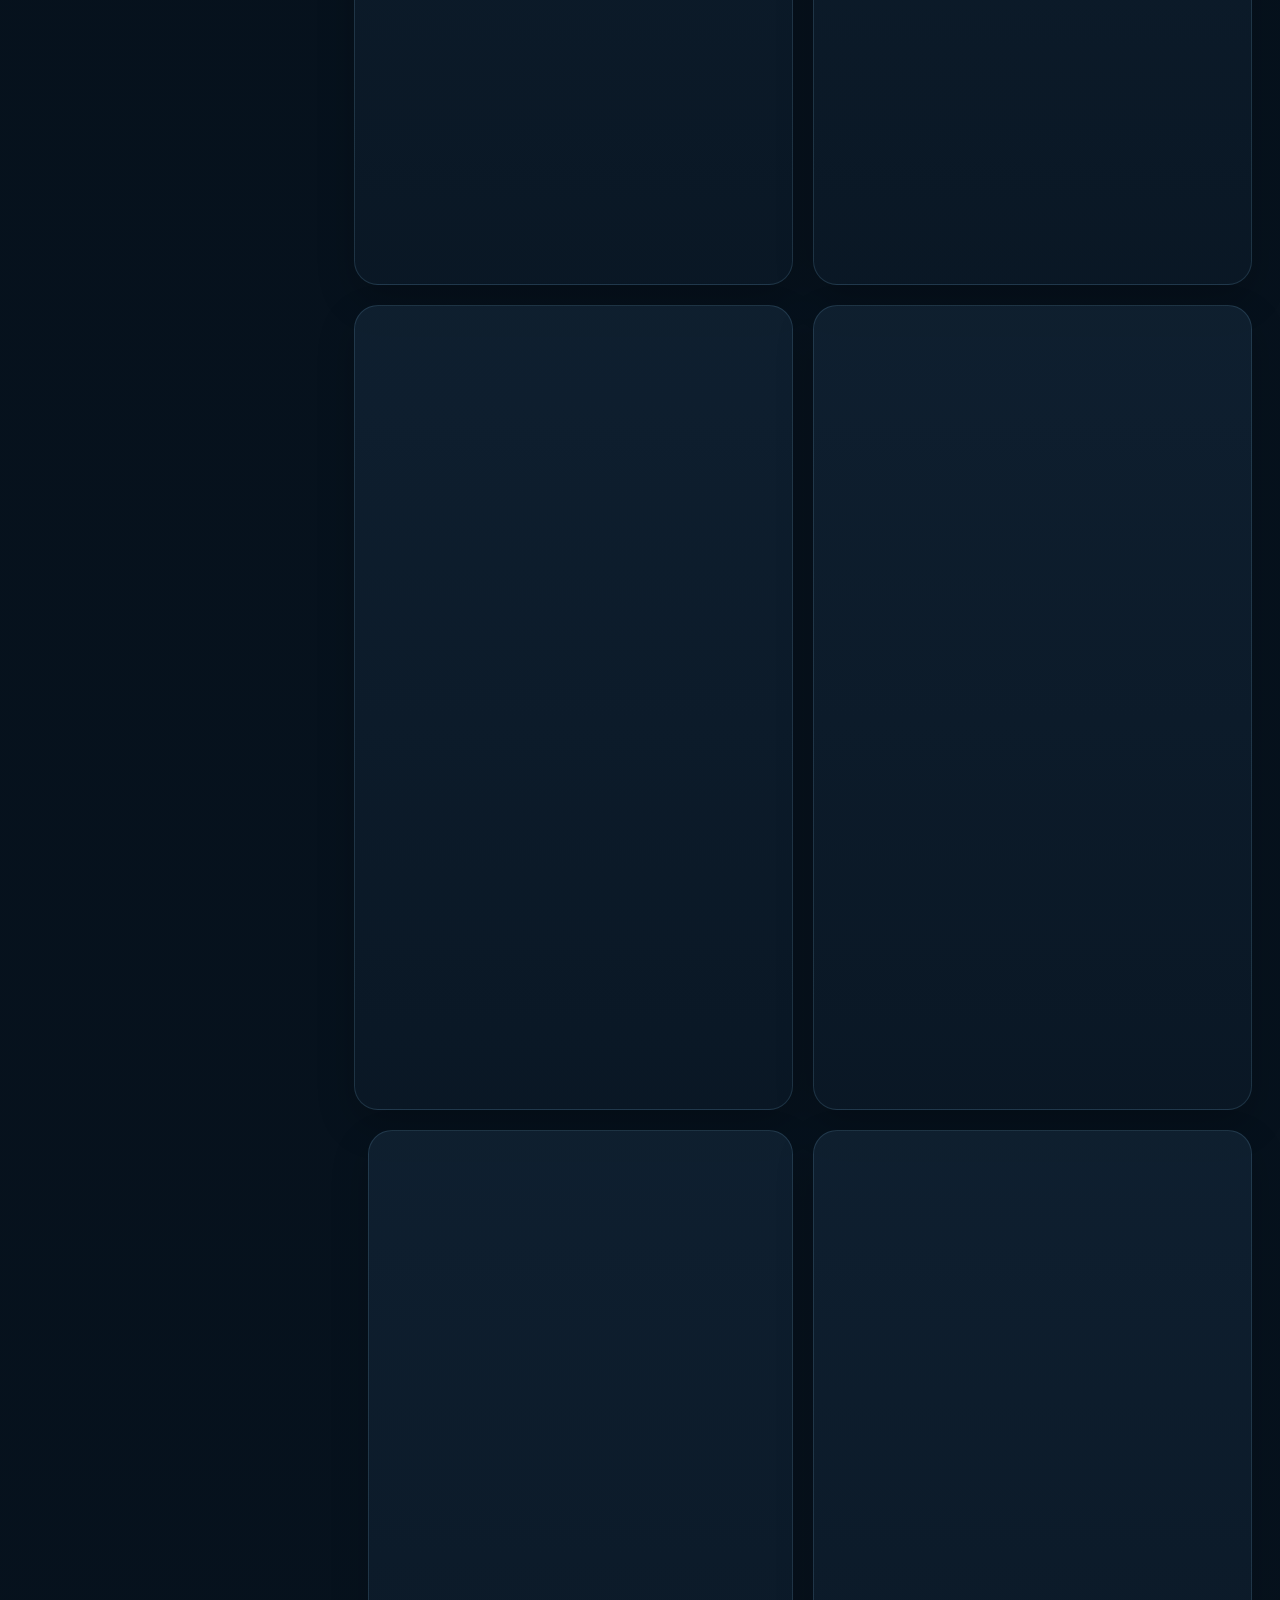
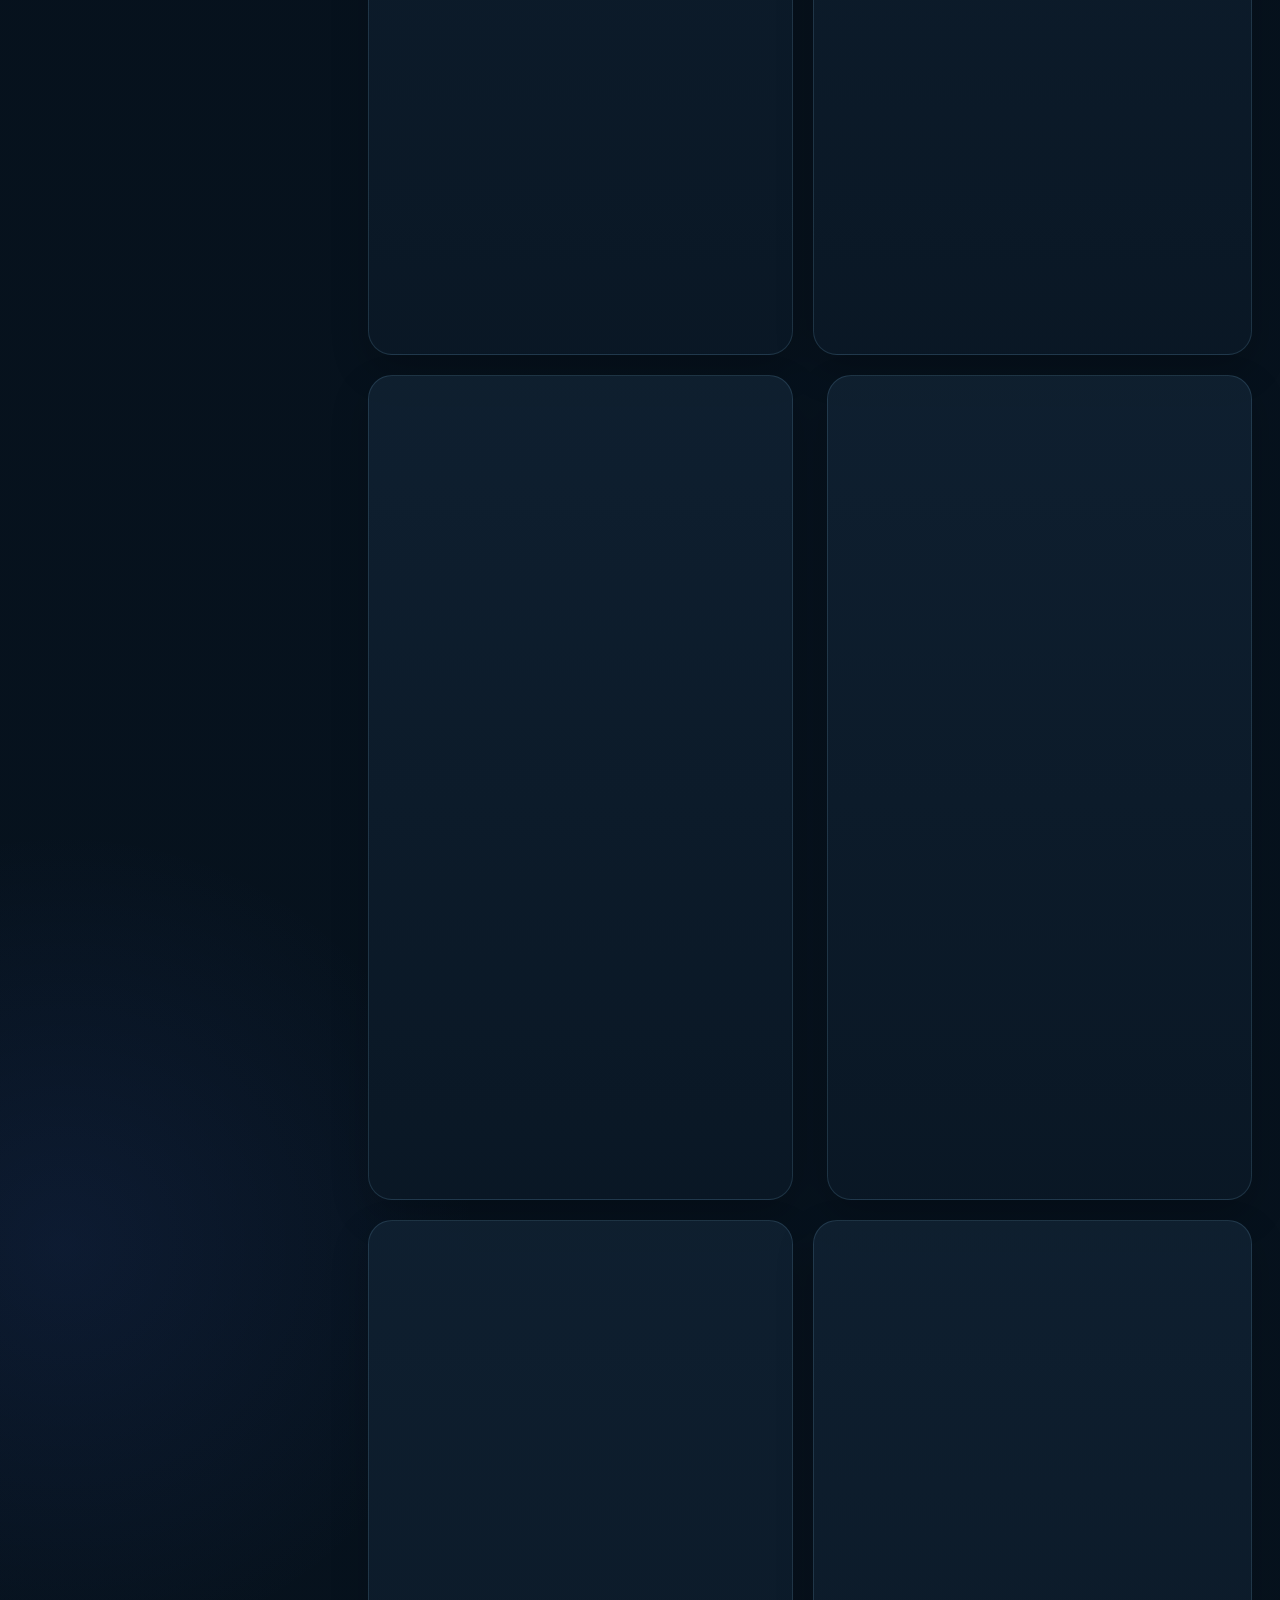
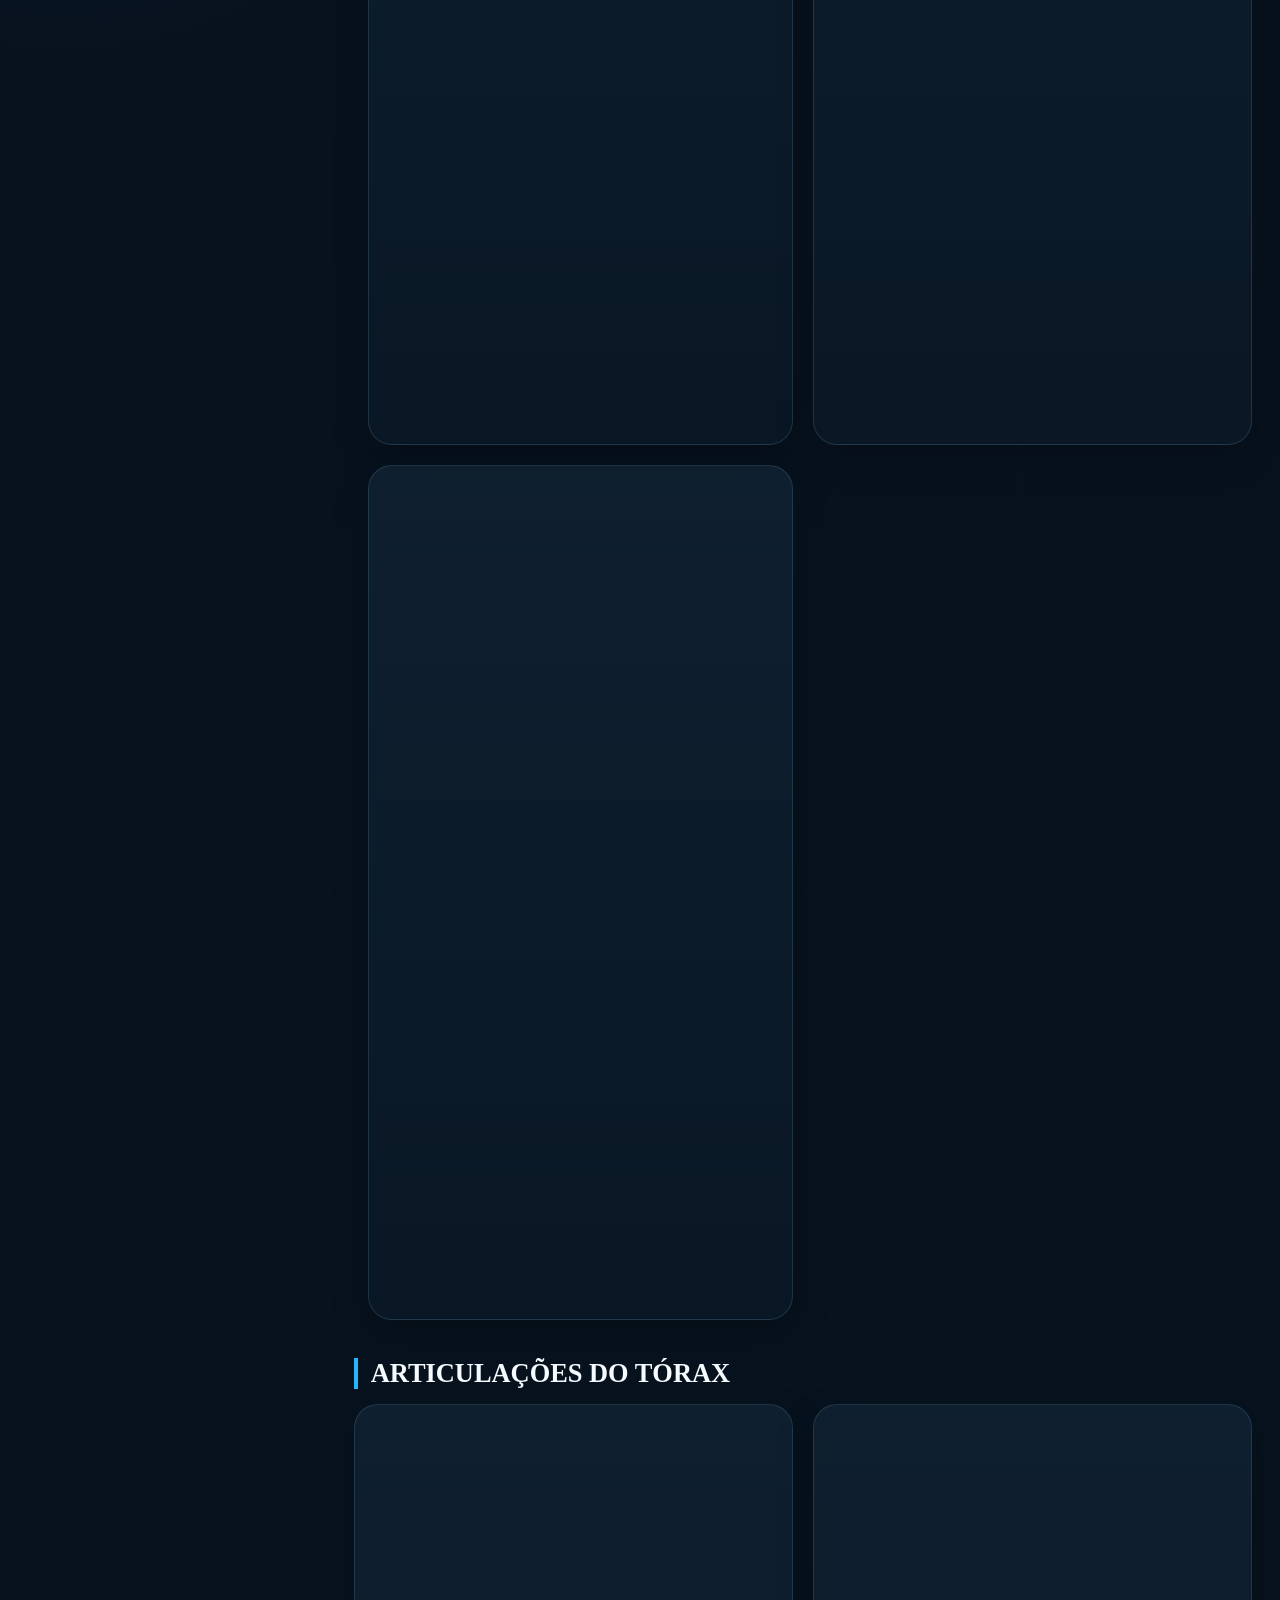
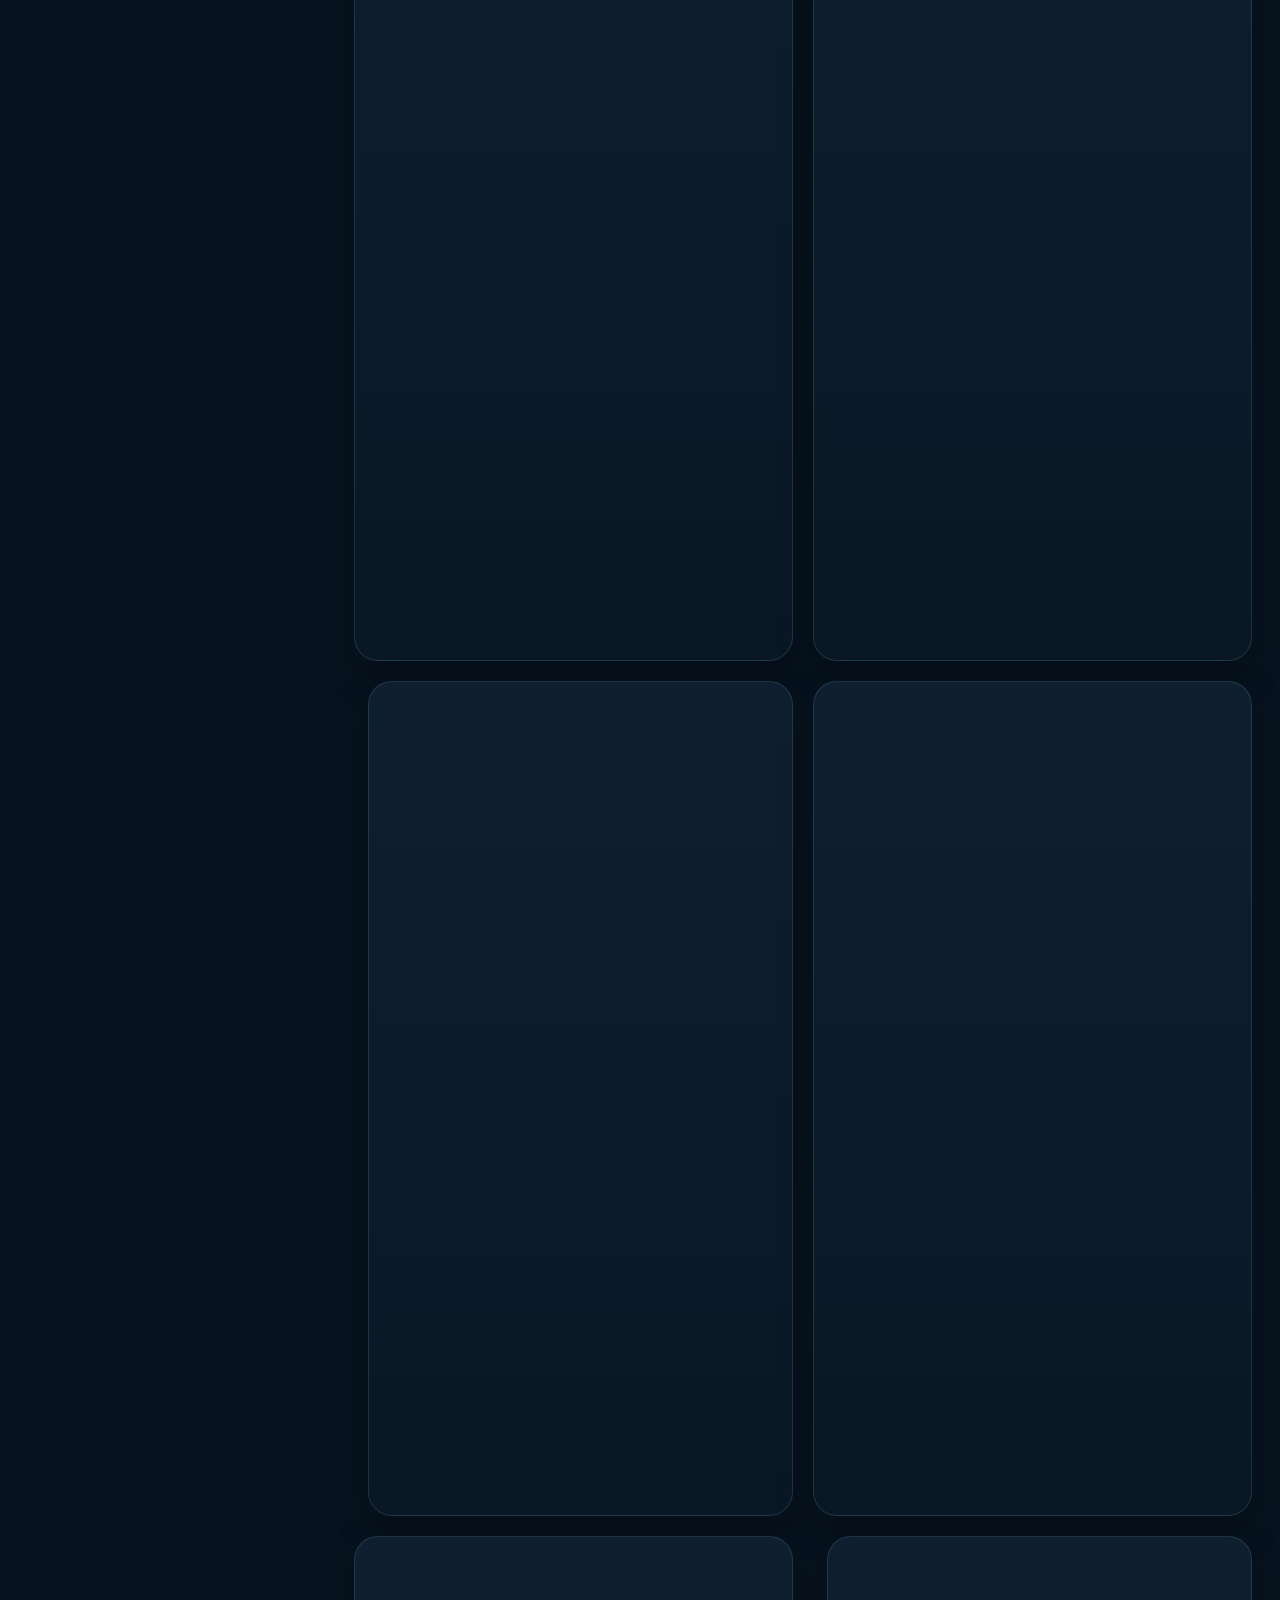
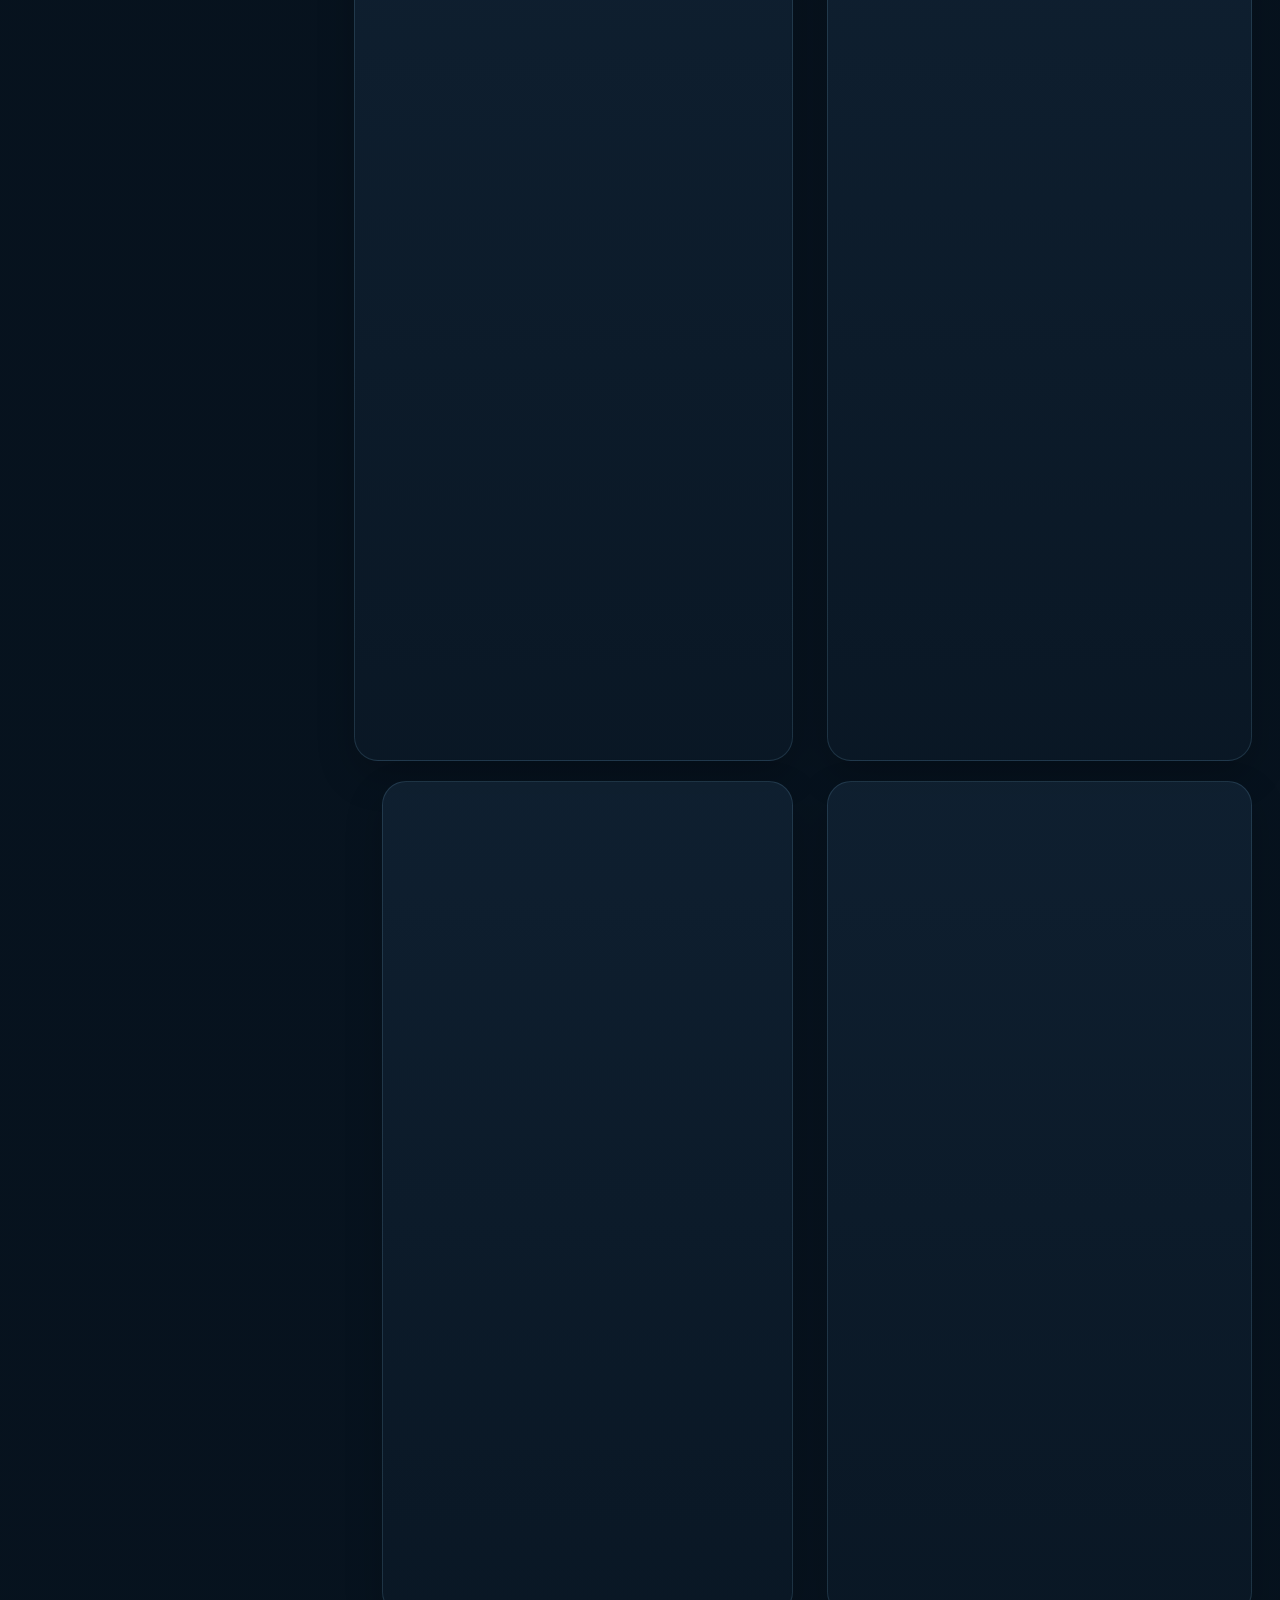
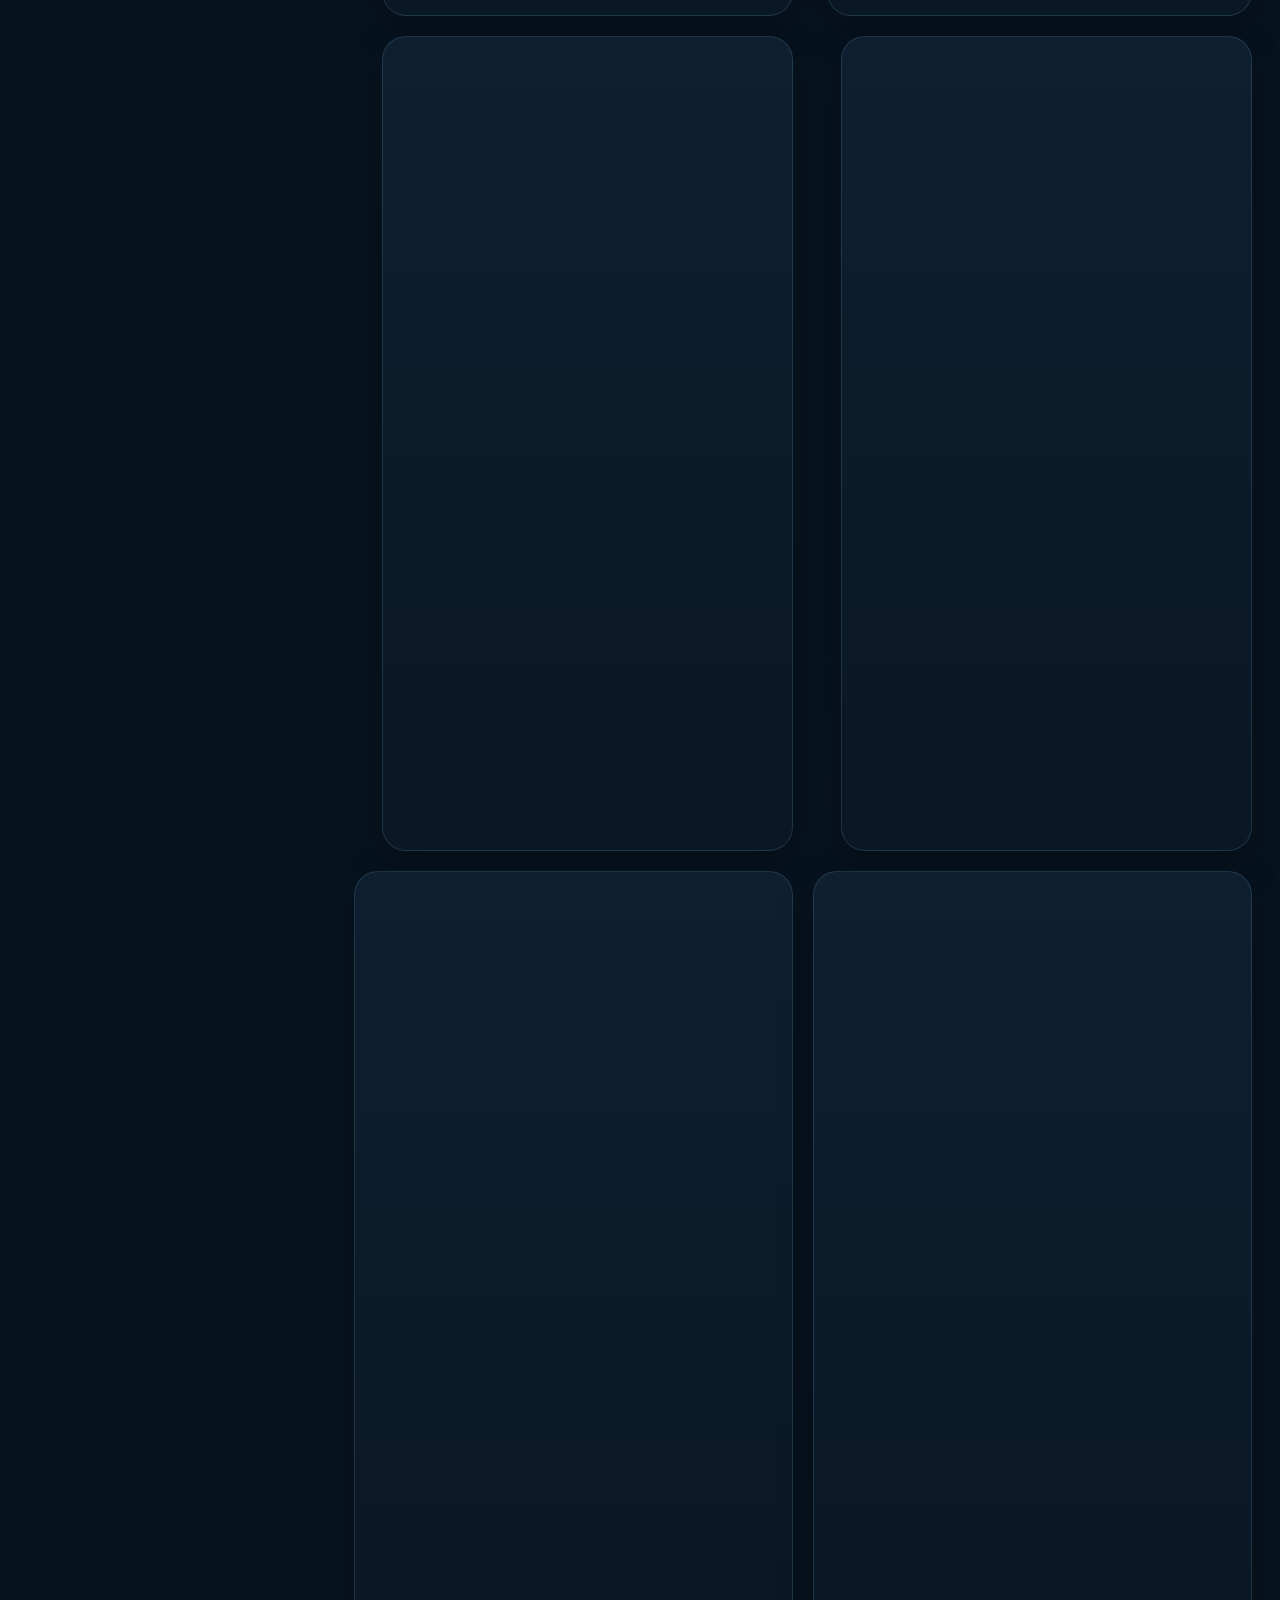
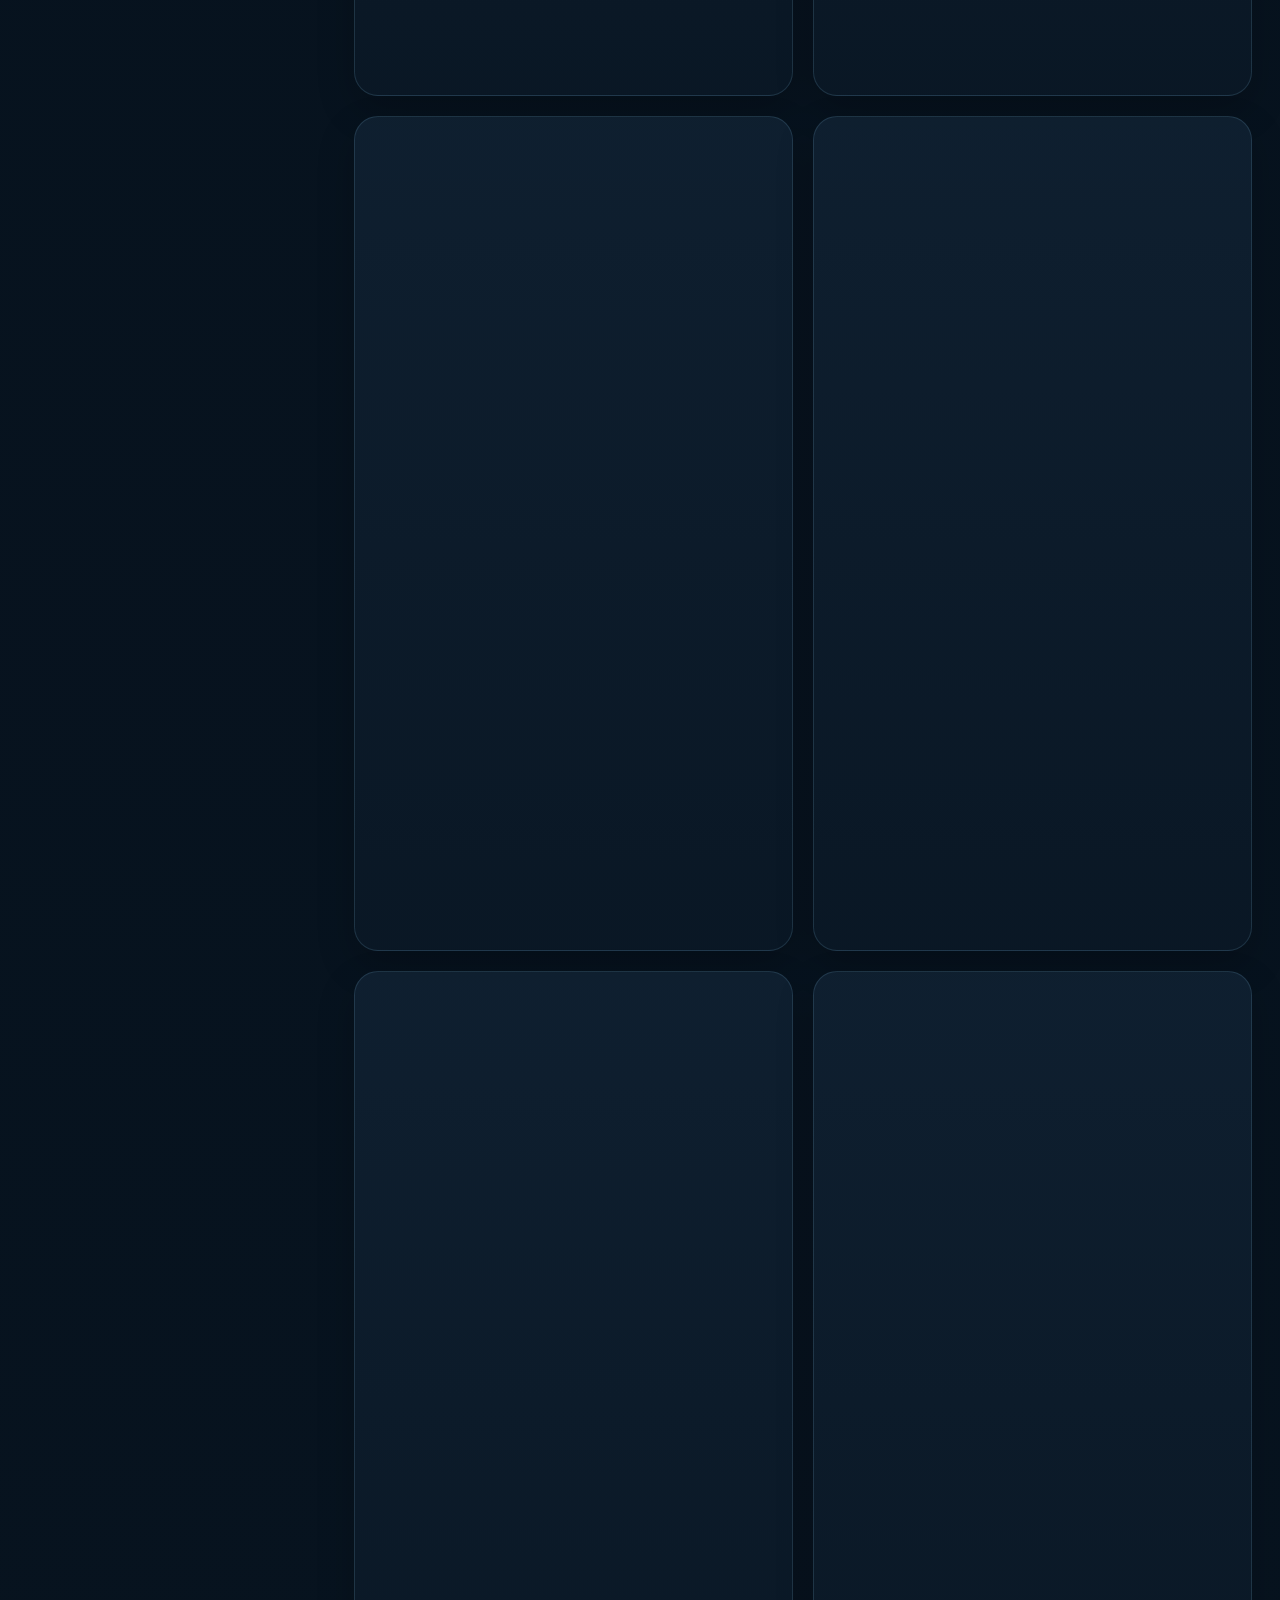
==== commit b50c2751: "Add files via upload" ====
--- a/index.html
+++ b/index.html
@@ -7,7 +7,7 @@
 <section id="accessPanel" class="floating-panel" hidden aria-label="Opções de acessibilidade"><strong>Acessibilidade</strong><div class="panel-grid"><button id="fontDown">A−</button><button id="fontUp">A+</button><button id="contrastBtn" aria-pressed="false">◐ Alto contraste</button><button id="motionBtn" aria-pressed="false">⏸ Reduzir movimento</button><button id="librasBtn">🤟 Libras (VLibras)</button></div><p>Compatível com teclado e leitores de tela. O VLibras requer internet.</p></section>
 <section id="palette" class="floating-panel palette" hidden><label>Cor de destaque <input id="accent" type="color" value="#24b7ff"></label><label>Cor do fundo <input id="background" type="color" value="#07131f"></label><button data-preset="ocean">Oceano</button><button data-preset="light">Claro</button><button data-preset="dark">Escuro</button></section>
 <div class="shell"><aside class="side"><div class="searchbox"><span aria-hidden="true">⌕</span><input id="search" type="search" placeholder="Buscar estrutura…" aria-label="Buscar estrutura"></div><div class="filter-row"><button class="filter active" data-filter="all">Todos</button><button class="filter" data-filter="has">Com imagem</button><button class="filter" data-filter="missing">Sem imagem</button></div><div id="coverage" class="coverage" aria-live="polite"></div><nav id="nav" aria-label="Seções do atlas"></nav></aside>
-<main><section class="hero"><div><small>ATLAS DIDÁTICO • ANATOMIA HUMANA</small><h1>Explore o tórax<br><em>em detalhe.</em></h1><p>Fotografias anatômicas, localização, zoom e galeria pessoal em uma experiência responsiva.</p></div><div class="hero-stat"><strong>94</strong><span>estruturas</span><i></i><b id="heroCoverage">0%</b><span>com imagem</span></div></section><div id="content"></div></main></div>
+<main><section class="hero"><div><small>ATLAS DIDÁTICO • ANATOMIA HUMANA</small><h1>Explore o tórax<br><em>em detalhe.</em></h1><p>Fotografias anatômicas, localização, zoom e galeria pessoal em uma experiência responsiva.</p><div class="hero-game-wrap"><a class="hero-game-btn" href="game-intro.html" aria-label="Assistir à introdução da Imersão Game: Vascularização e Drenagem da Mama"><span class="hero-game-icon" aria-hidden="true">🎮</span><span><strong>Imersão Game</strong><small>Vascularização e Drenagem da Mama</small></span><span class="hero-game-arrow" aria-hidden="true">↗</span></a></div></div><div class="hero-stat"><strong>94</strong><span>estruturas</span><i></i><b id="heroCoverage">0%</b><span>com imagem</span></div></section><div id="content"></div></main></div>
 <div id="toast" role="status" aria-live="polite"></div>
 <div id="viewer" class="viewer" hidden role="dialog" aria-modal="true" aria-label="Visualizador de imagem"><div class="viewerTop"><div id="viewerTitle"></div><div><button id="minus" aria-label="Diminuir zoom">−</button><button id="reset">100%</button><button id="plus" aria-label="Aumentar zoom">+</button><button id="close" aria-label="Fechar">✕</button></div></div><div id="stage" class="stage"><img id="viewerImage" alt=""></div></div>
 <script src="structures.js"></script><script src="app.js"></script></body></html>
--- a/styles.css
+++ b/styles.css
@@ -30,3 +30,23 @@
 @media(max-width:1080px){.shell{grid-template-columns:1fr}.side{position:relative;top:auto;max-height:none}.cards{grid-template-columns:1fr}.card.level1,.card.level2{margin-left:0}.figure img{height:min(62vh,560px)}}
 @media(max-width:680px){.appbar{align-items:flex-start;padding:10px}.brand-seal{width:42px;height:42px;border-radius:13px}.brand span{display:none}.brand strong{font-size:.86rem;white-space:normal}.app-actions{gap:5px}.app-actions button{padding:8px 9px;font-size:.68rem}.shell{padding:10px}.side{border-radius:18px}.hero{min-height:260px;padding:28px 20px;border-radius:22px}.hero-stat{display:none}.hero h1{font-size:2.72rem}.hero p{font-size:.86rem}.figure{margin:0 12px;min-height:260px}.figure img{height:360px}.card{border-radius:19px}.card-head{padding:14px 12px 10px;grid-template-columns:46px minmax(0,1fr)}.gnum{width:46px;height:46px}.status{grid-column:2}.location,.card-actions,.gallery{padding-left:12px;padding-right:12px}.floating-panel{left:10px;right:10px;top:68px}.viewerTop{flex-direction:column;align-items:flex-start}}
 @media print{@page{size:A4 portrait;margin:10mm}body{background:#fff!important;color:#111!important}.appbar,.side,.floating-panel,.card-actions,.gallery,.hero,#toast{display:none!important}.shell{display:block;padding:0;max-width:none}.cards{display:block}.section-title{break-after:avoid;font-size:18pt;margin:7mm 0 3mm;color:#111}.card{display:block!important;content-visibility:visible;box-shadow:none;border:1px solid #bbb;margin:0 0 6mm;break-inside:avoid;border-radius:10px;background:#fff}.card-head{padding:4mm}.card-title h3{color:#111}.figure{background:#fff;margin:0 4mm;min-height:0;border:0}.figure img{height:auto!important;max-width:100%;max-height:165mm;background:#fff}.placeholder{display:none}.location{padding:4mm}.status{display:none}.card-title h3{font-size:13pt}}
+
+/* Navegação de seções e informações anatômicas */
+.section-title{scroll-margin-top:96px}
+#nav a.active{background:linear-gradient(135deg,rgba(var(--accent-rgb),.22),rgba(76,124,255,.14));color:#a7e6ff;border:1px solid rgba(var(--accent-rgb),.28);font-weight:800}
+.anatomy-info{display:grid;grid-template-columns:1fr 1fr;gap:10px;padding:15px 18px 8px}
+.anatomy-info .location,.anatomy-info .function{padding:13px 14px;border:1px solid rgba(120,176,208,.15);border-radius:15px;background:rgba(9,24,37,.56)}
+.anatomy-info .location p,.anatomy-info .function p{margin:6px 0 0;color:var(--muted);font-size:.8rem;line-height:1.55}
+@media(max-width:680px){.anatomy-info{grid-template-columns:1fr;padding-left:12px;padding-right:12px}}
+@media print{.anatomy-info{display:block;padding:4mm}.anatomy-info .location,.anatomy-info .function{border:0;padding:2mm 0;background:#fff}.anatomy-info p{color:#222!important}}
+
+/* Botão de acesso ao game de vascularização e drenagem da mama */
+.hero-game-wrap{margin-top:24px}
+.hero-game-btn{display:inline-flex;align-items:center;gap:12px;min-height:62px;padding:11px 16px 11px 12px;border-radius:18px;text-decoration:none;color:#f7fcff;background:linear-gradient(135deg,rgba(var(--accent-rgb),.20),rgba(76,124,255,.22));border:1px solid rgba(var(--accent-rgb),.40);box-shadow:0 12px 30px rgba(0,0,0,.20),0 0 28px rgba(var(--accent-rgb),.08);transition:transform .18s ease,border-color .18s ease,box-shadow .18s ease,background .18s ease;position:relative;z-index:2}
+.hero-game-btn:hover{transform:translateY(-2px);border-color:rgba(var(--accent-rgb),.72);background:linear-gradient(135deg,rgba(var(--accent-rgb),.30),rgba(76,124,255,.30));box-shadow:0 16px 36px rgba(0,0,0,.25),0 0 34px rgba(var(--accent-rgb),.14)}
+.hero-game-icon{width:40px;height:40px;display:grid;place-items:center;border-radius:13px;background:linear-gradient(135deg,var(--accent),#4d7dff);font-size:1.15rem;box-shadow:0 7px 18px rgba(var(--accent-rgb),.24)}
+.hero-game-btn strong{display:block;font-size:.92rem;letter-spacing:.01em}
+.hero-game-btn small{display:block;margin-top:2px;color:#b9d5e7;font-size:.70rem;letter-spacing:.01em}
+.hero-game-arrow{margin-left:4px;color:#84dcff;font-size:1.05rem;font-weight:900}
+@media(max-width:680px){.hero-game-btn{display:flex;width:100%;max-width:100%;padding-right:13px}.hero-game-btn small{font-size:.66rem}.hero-game-arrow{margin-left:auto}}
+@media print{.hero-game-wrap{display:none!important}}
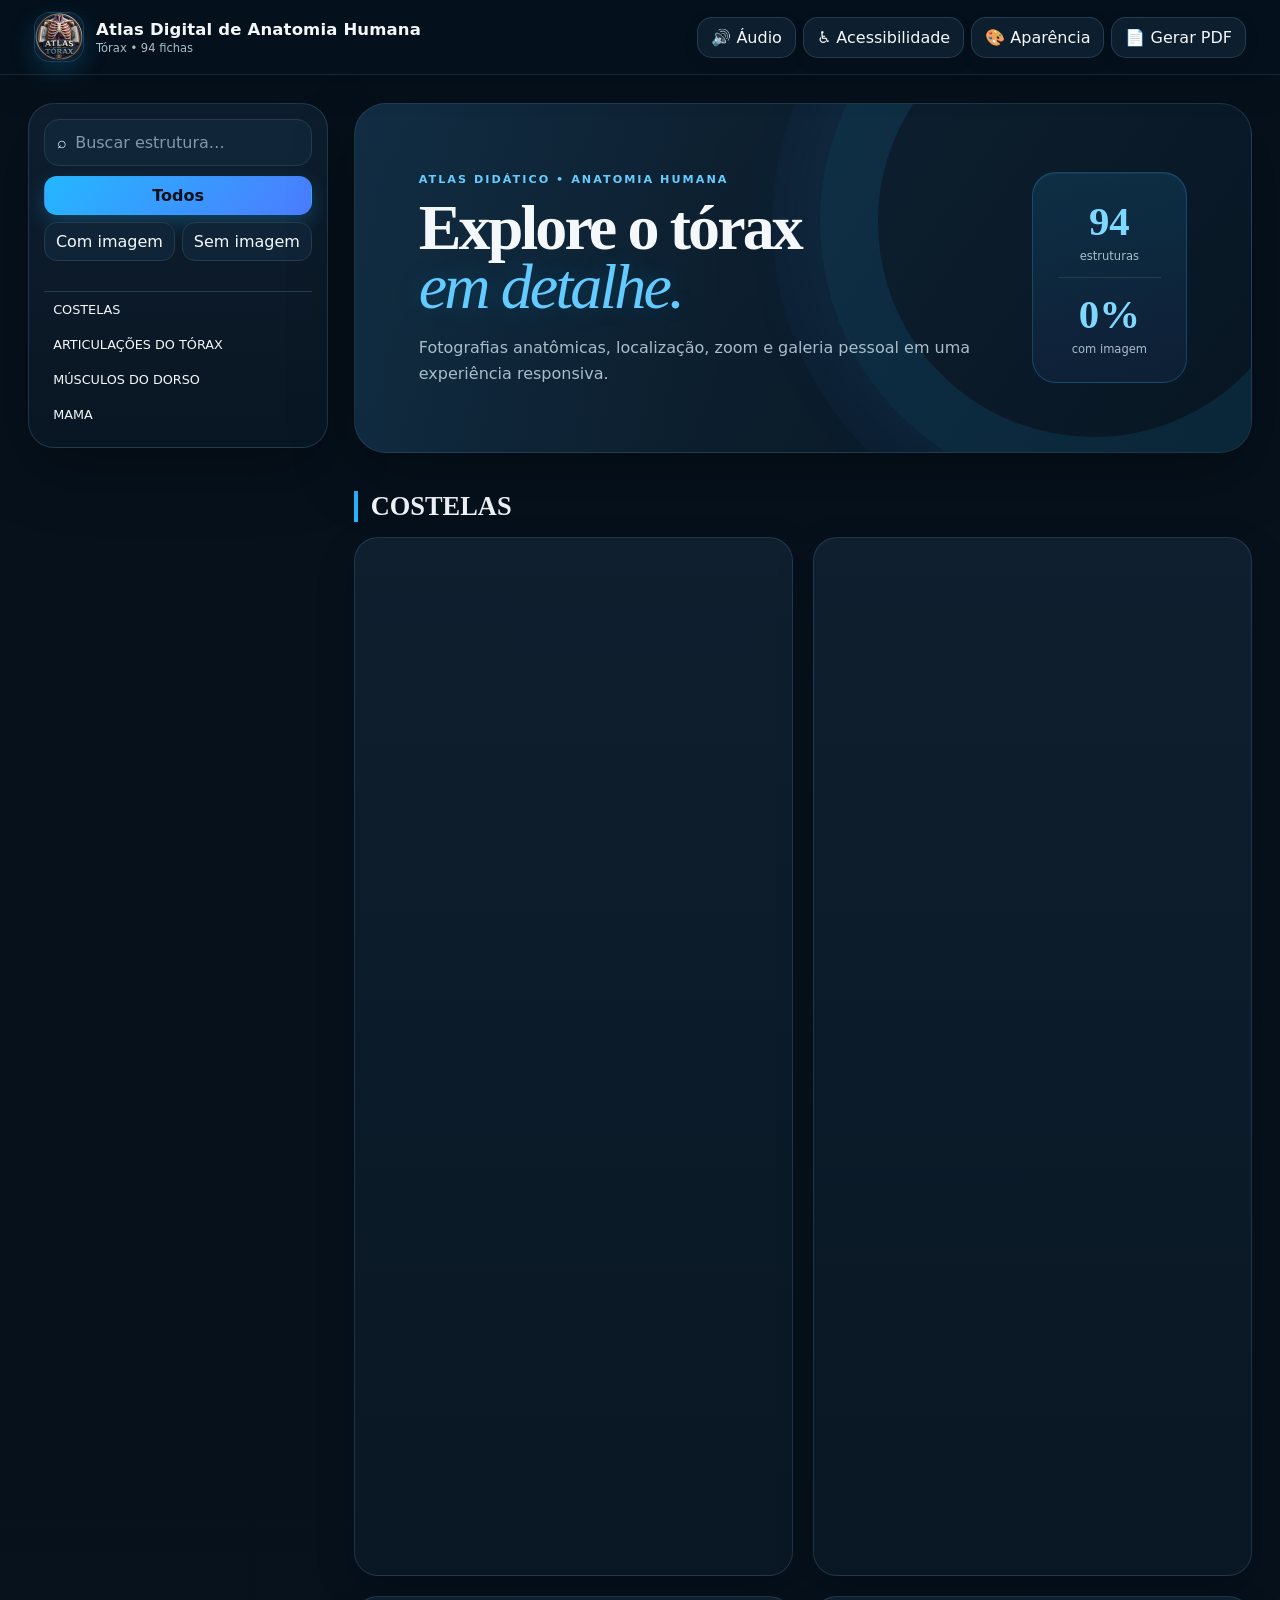
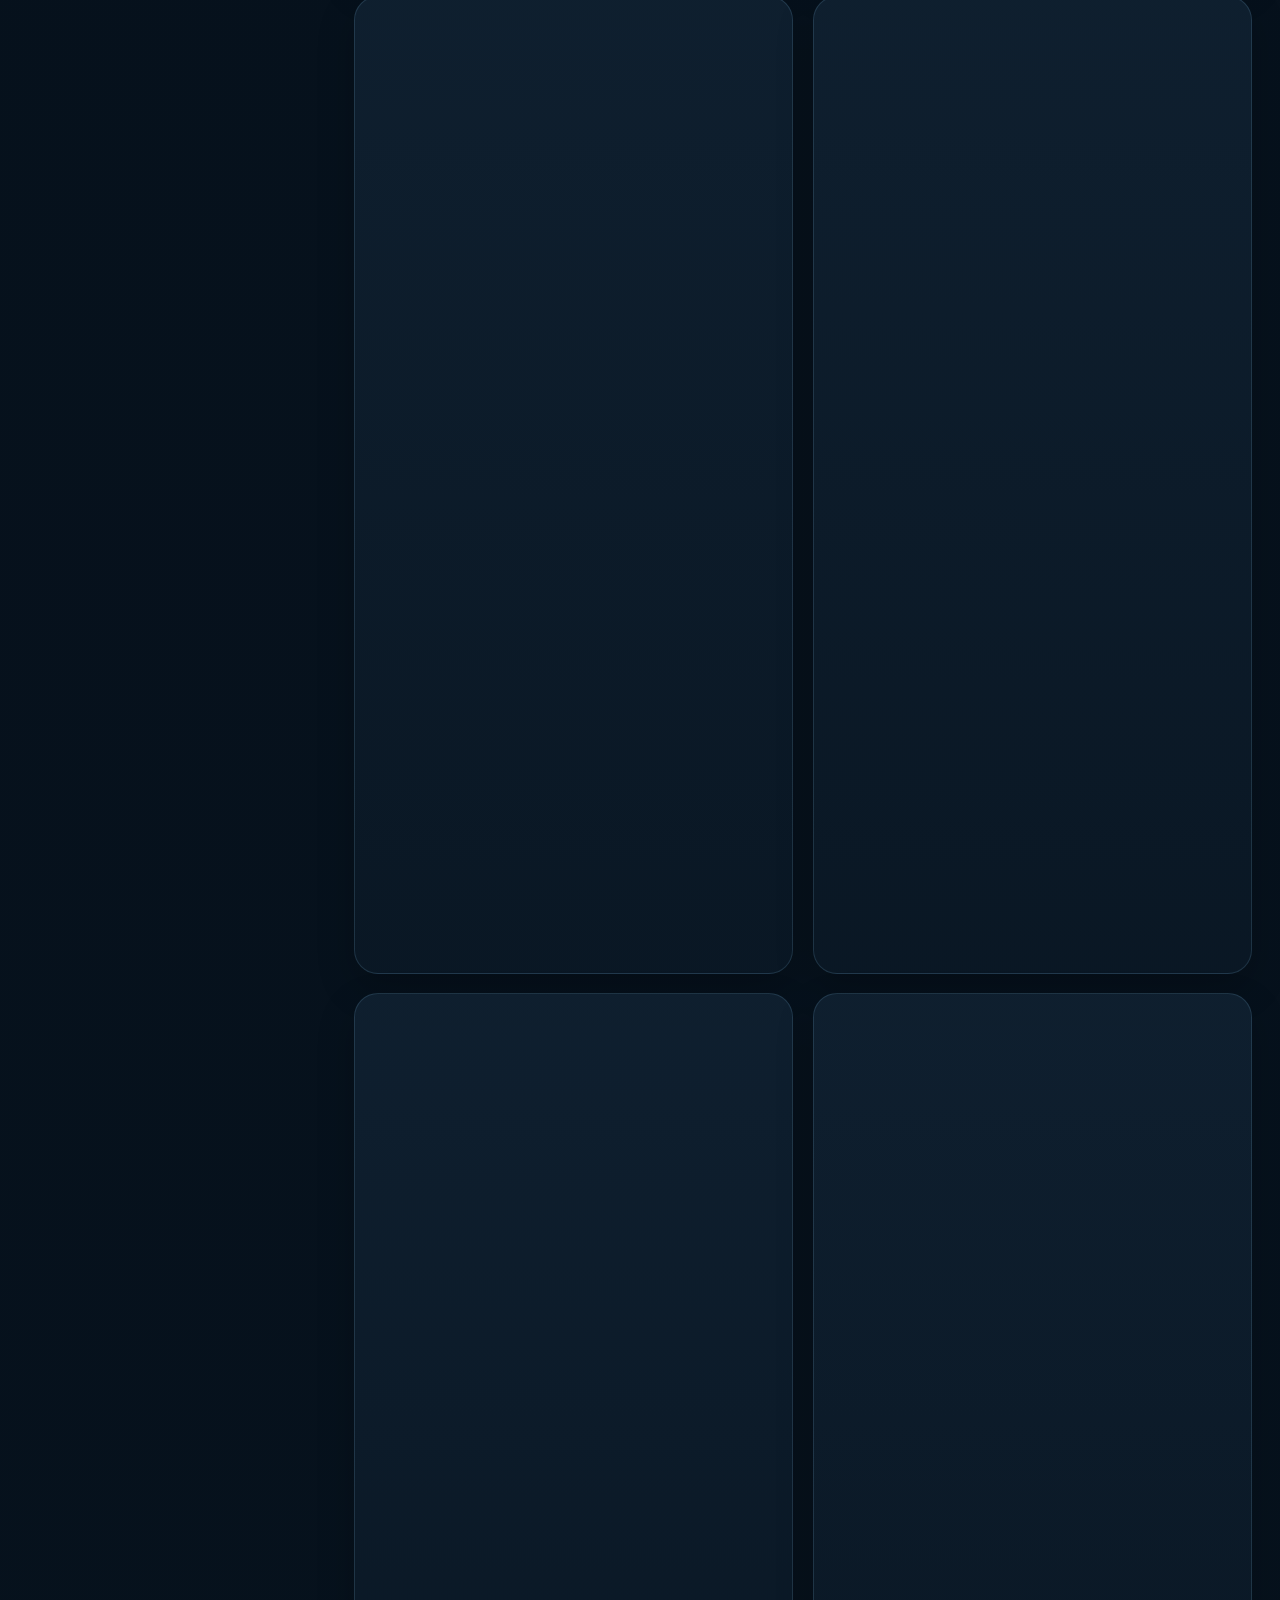
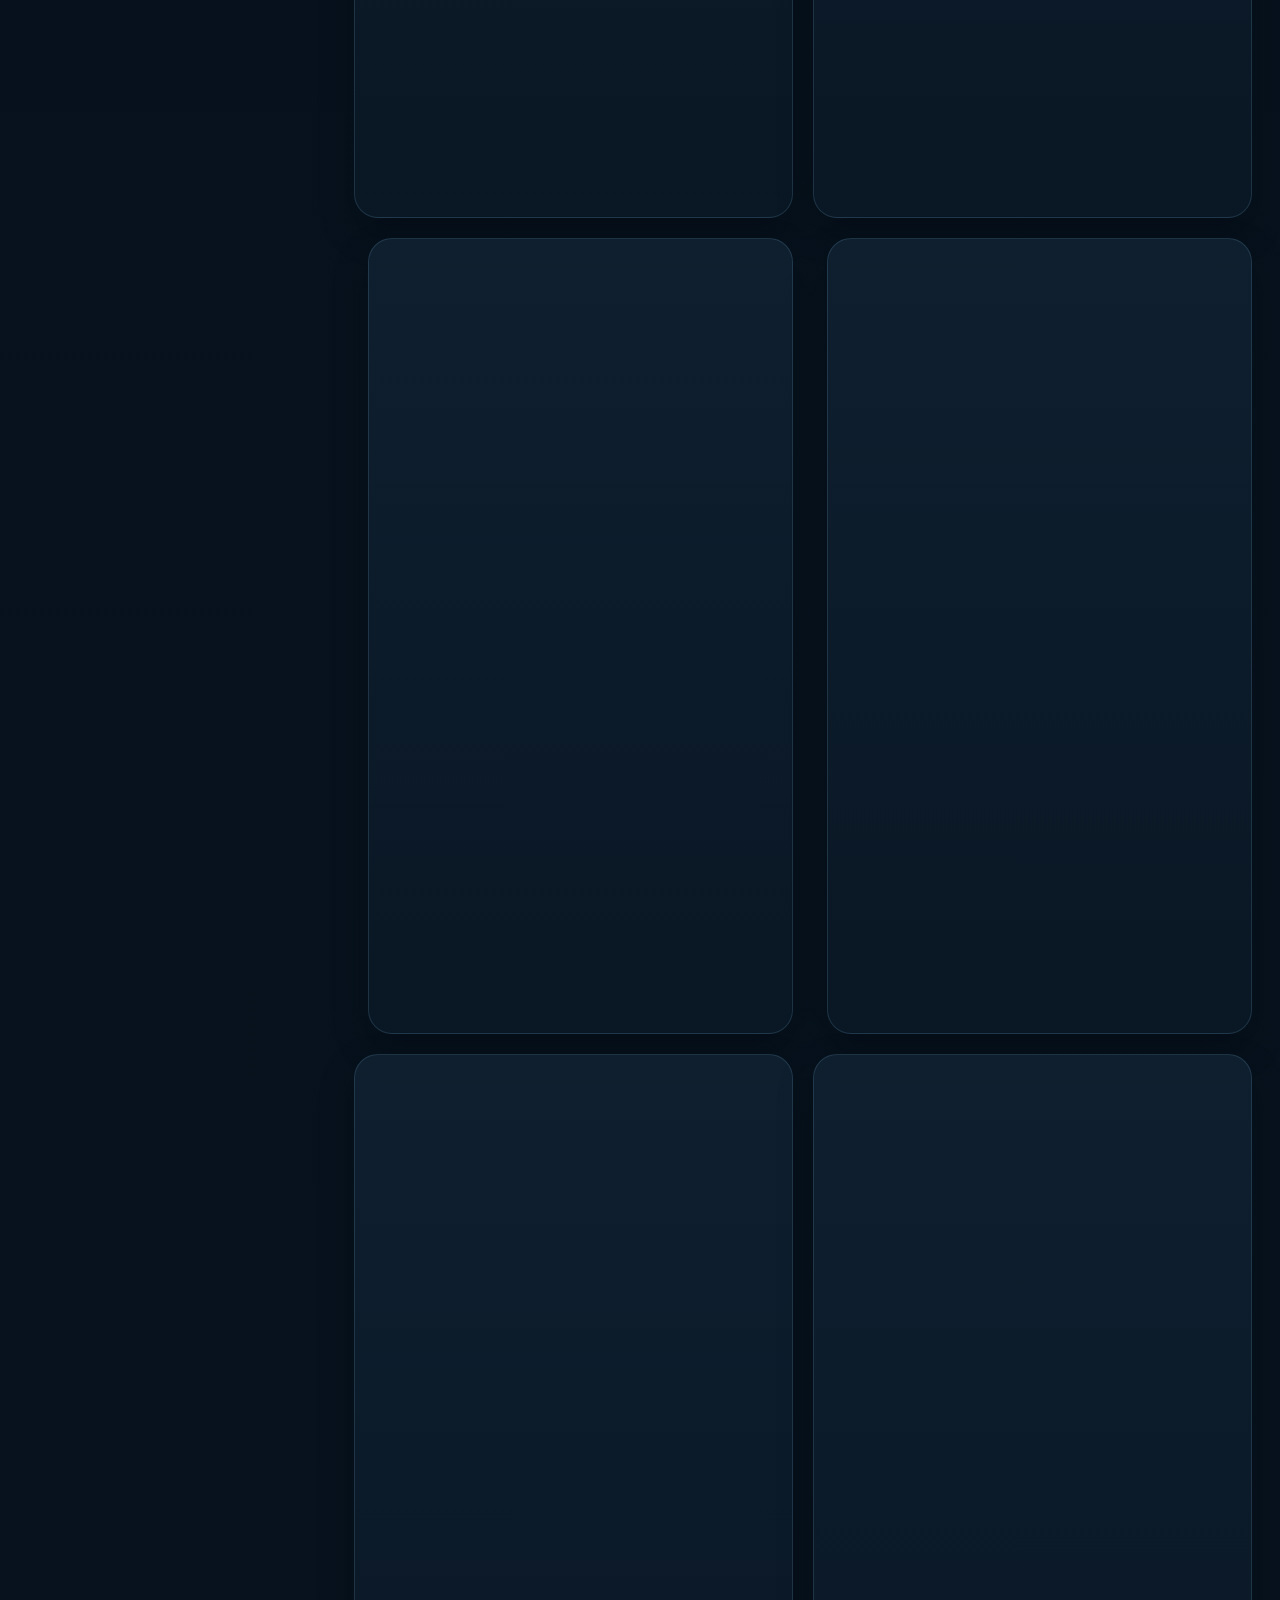
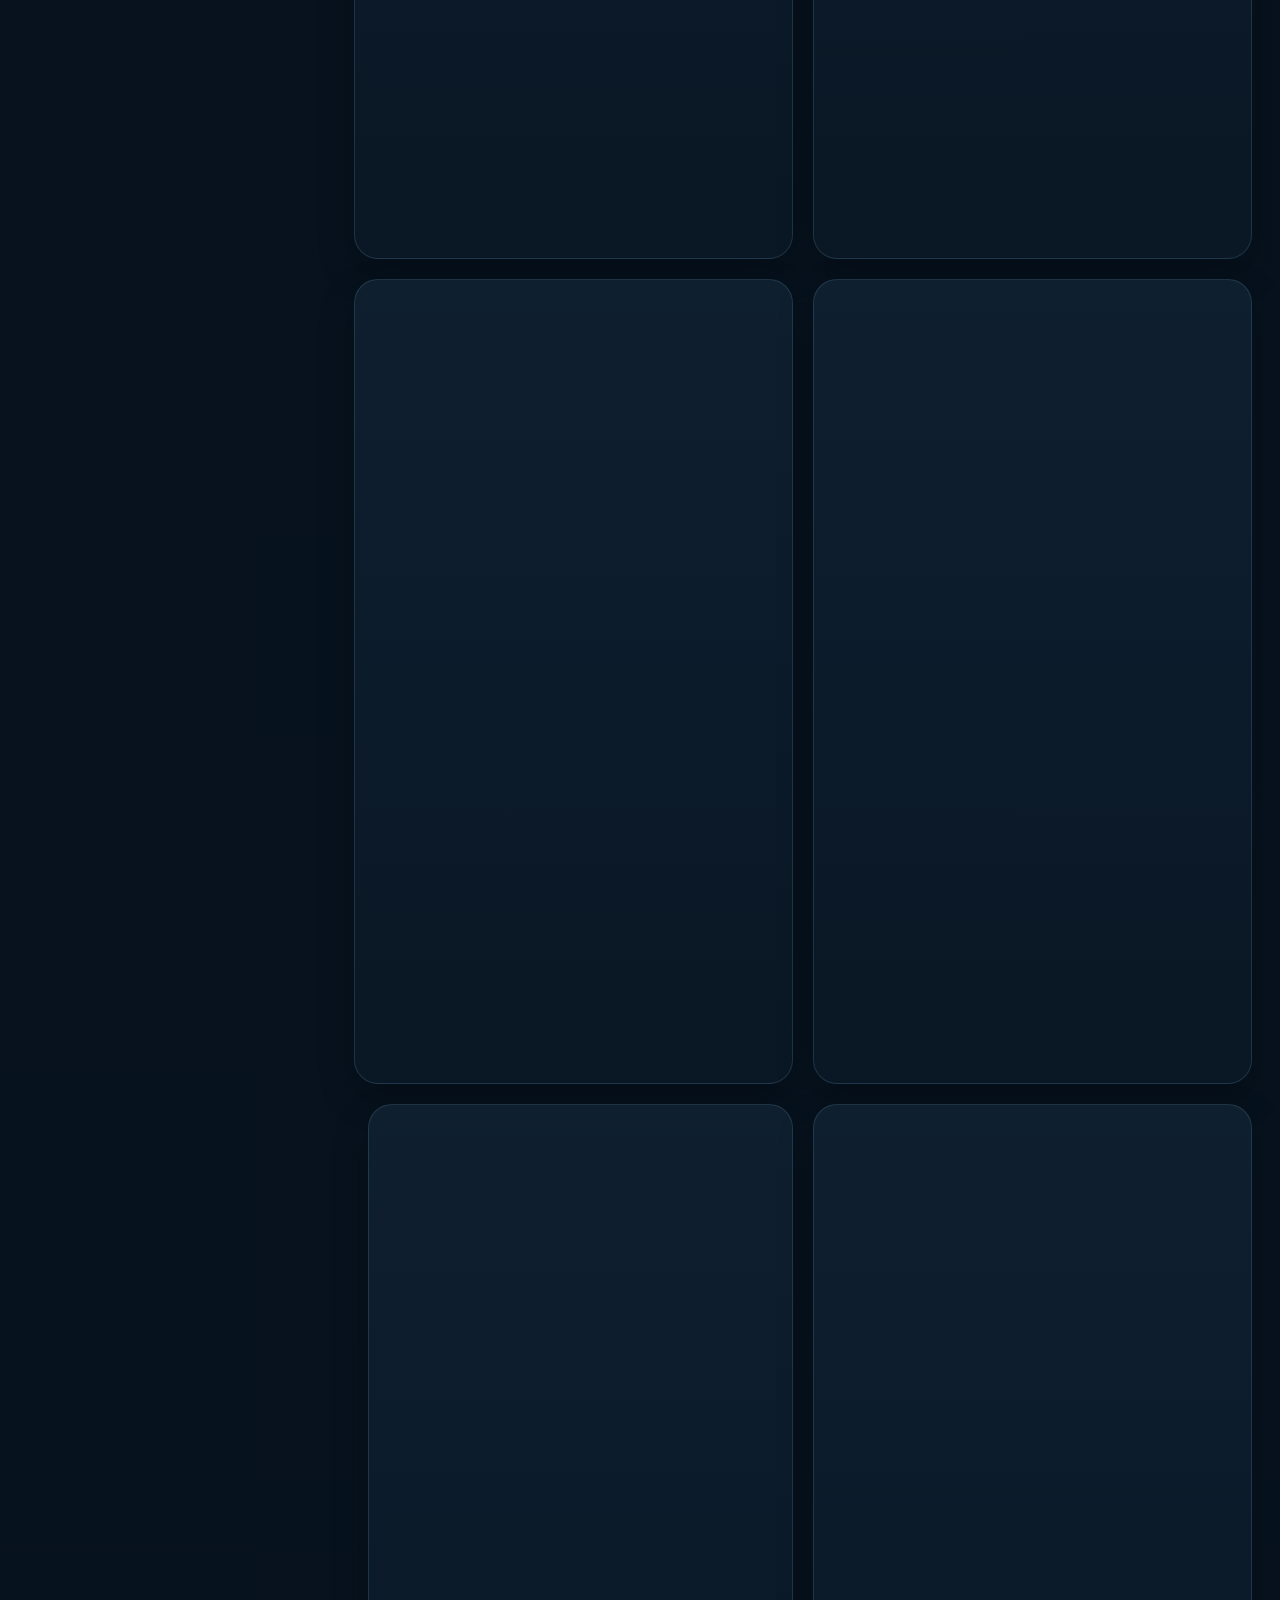
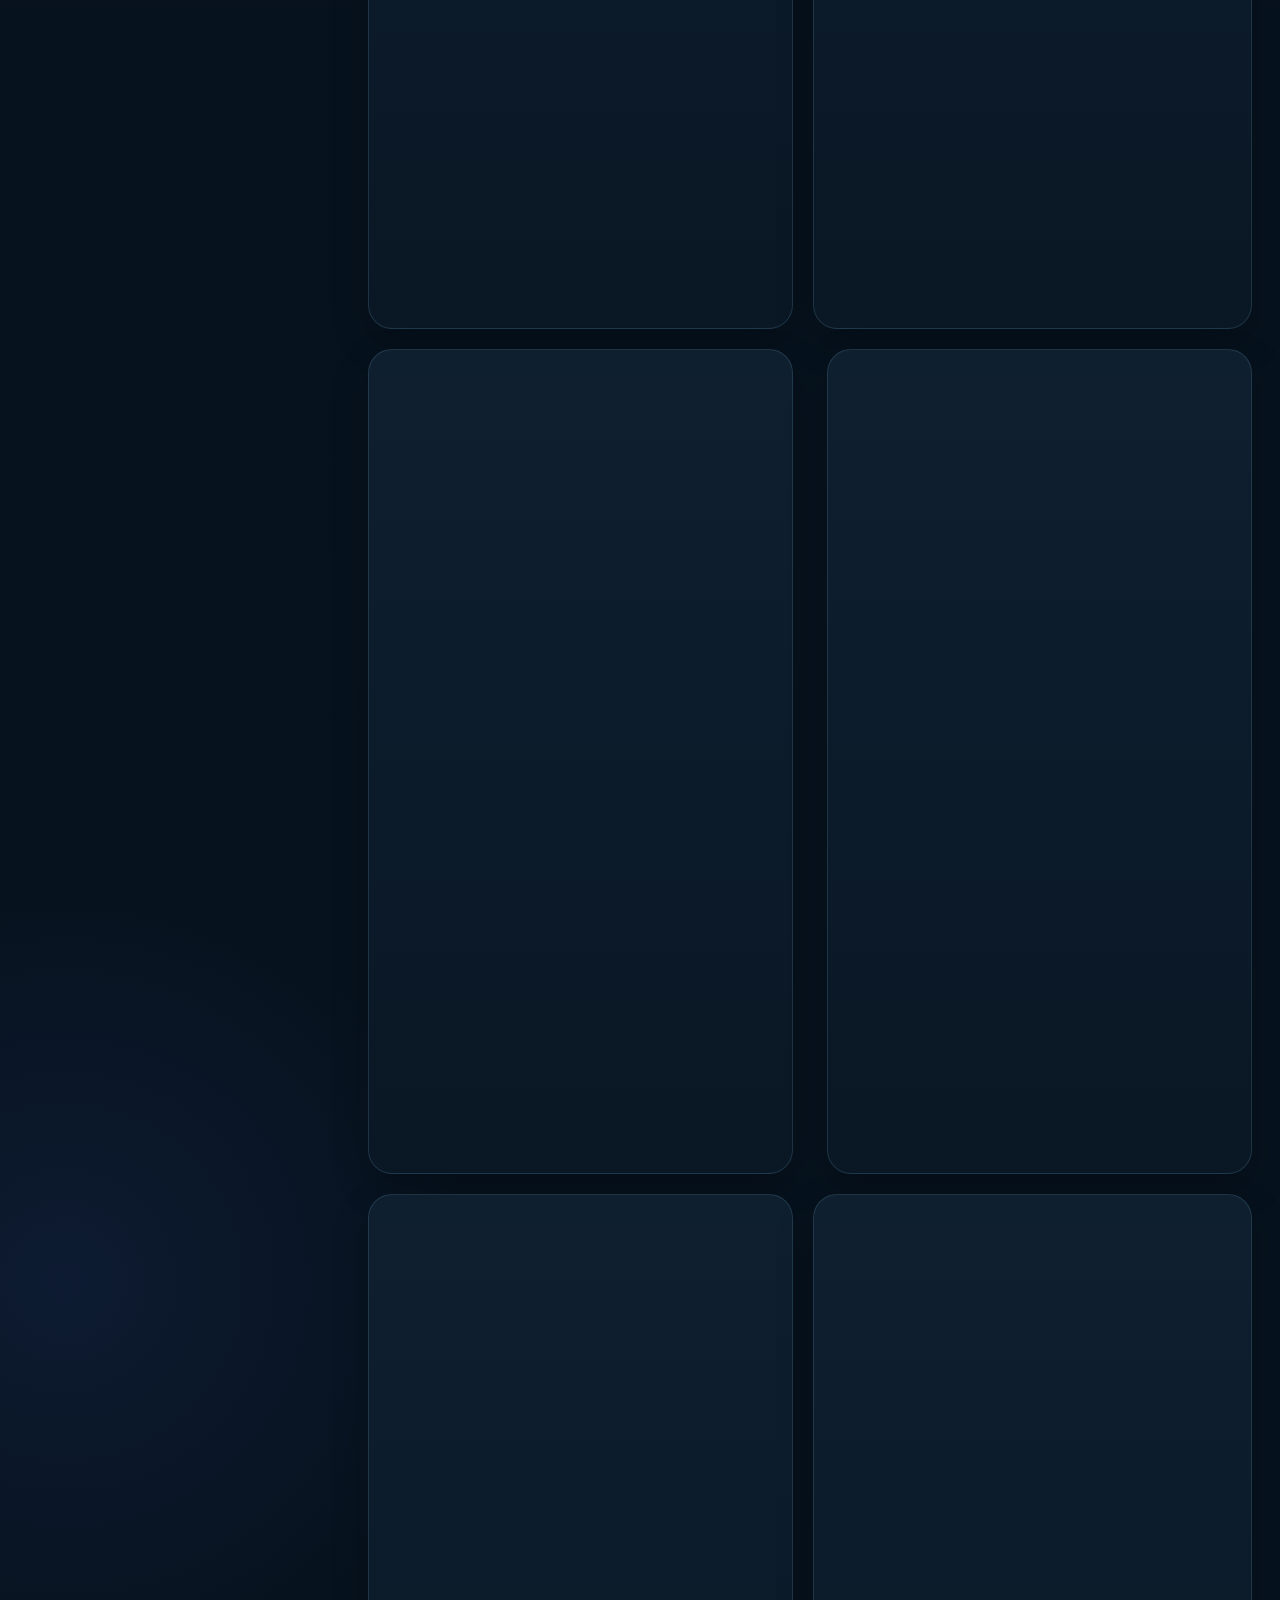
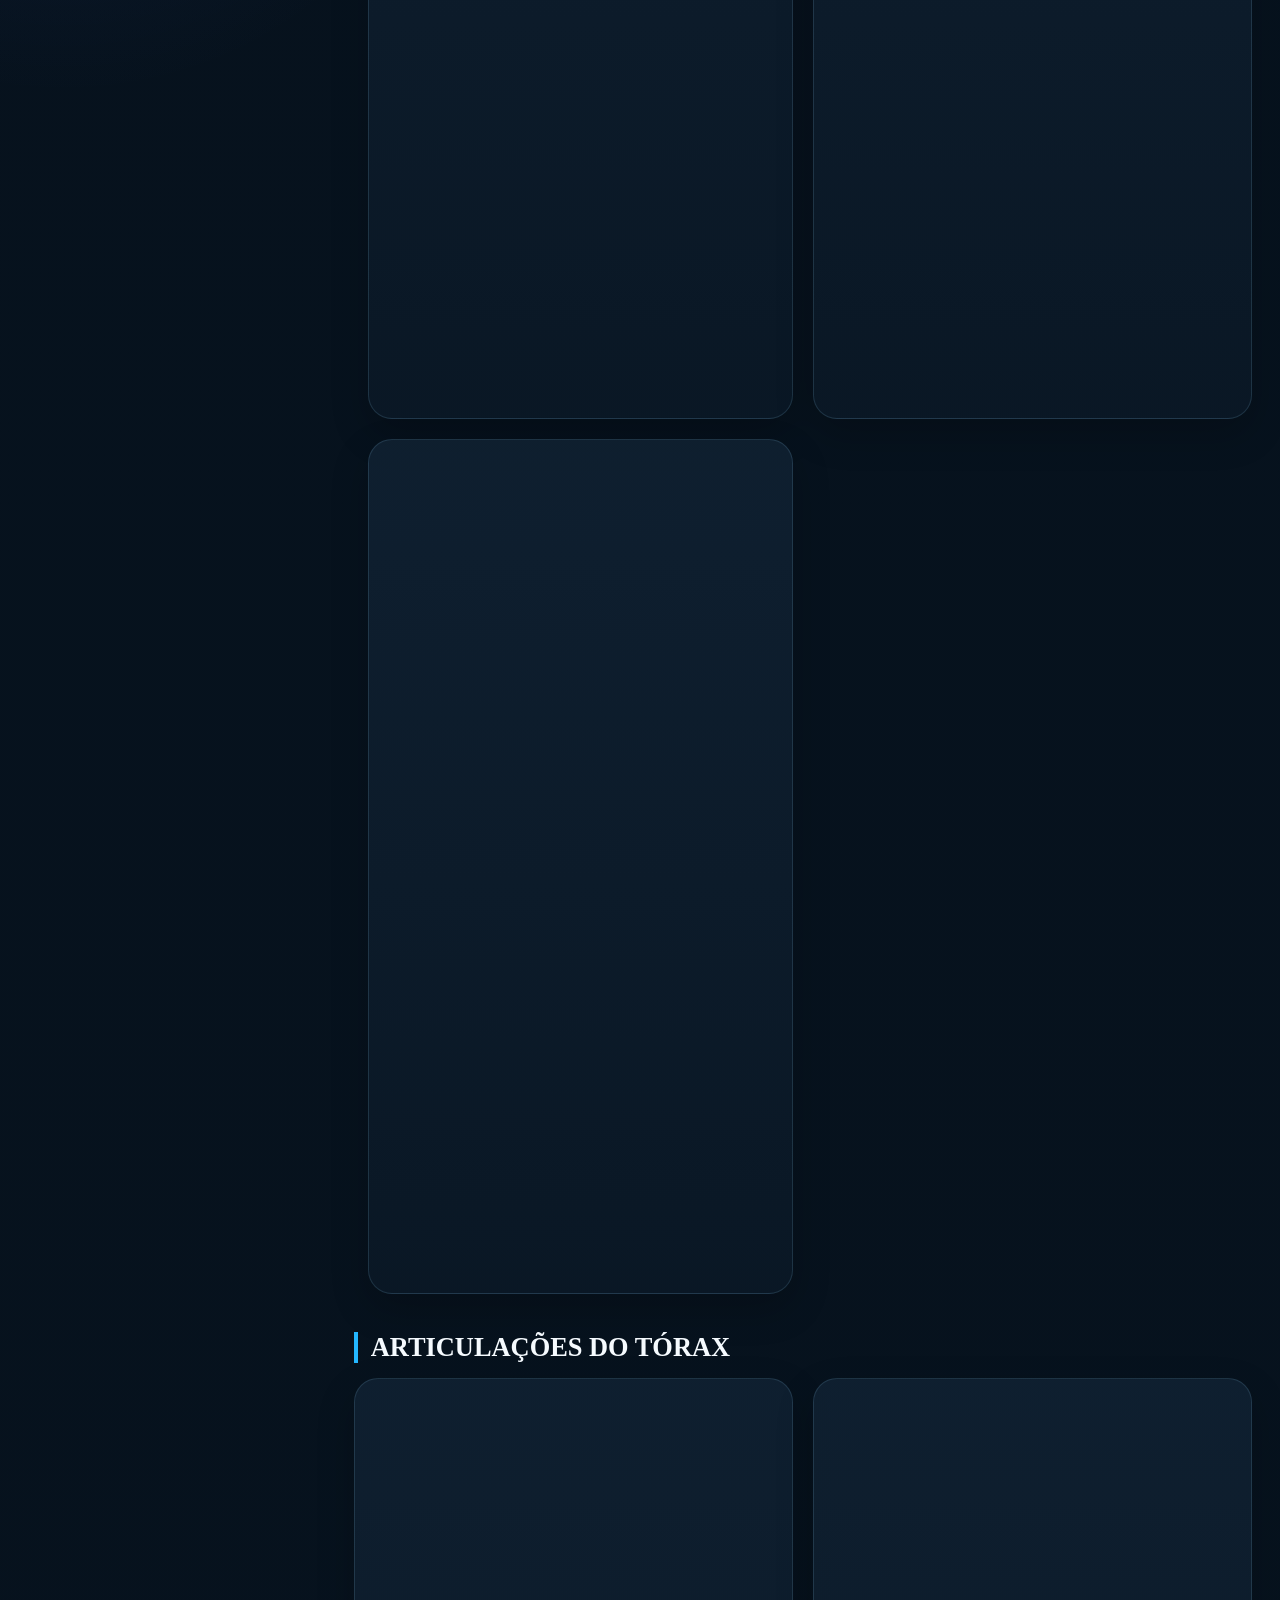
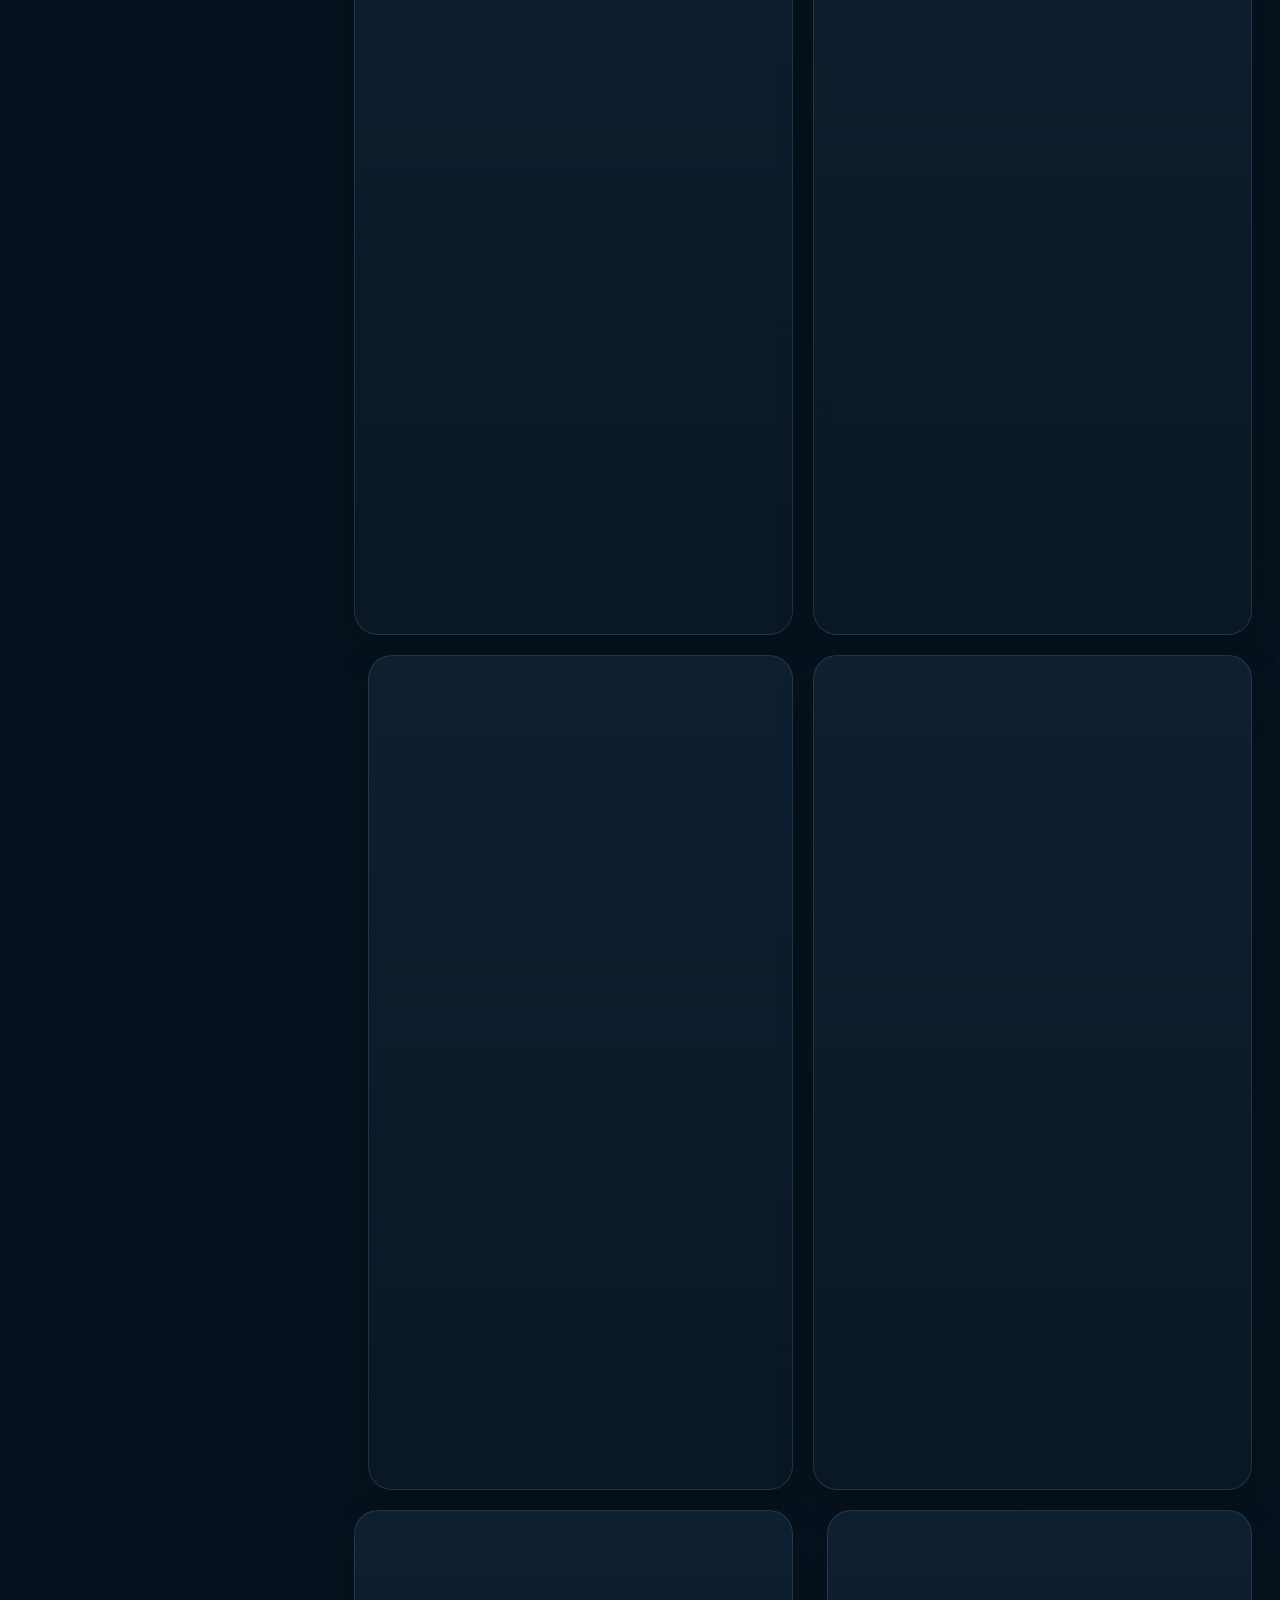
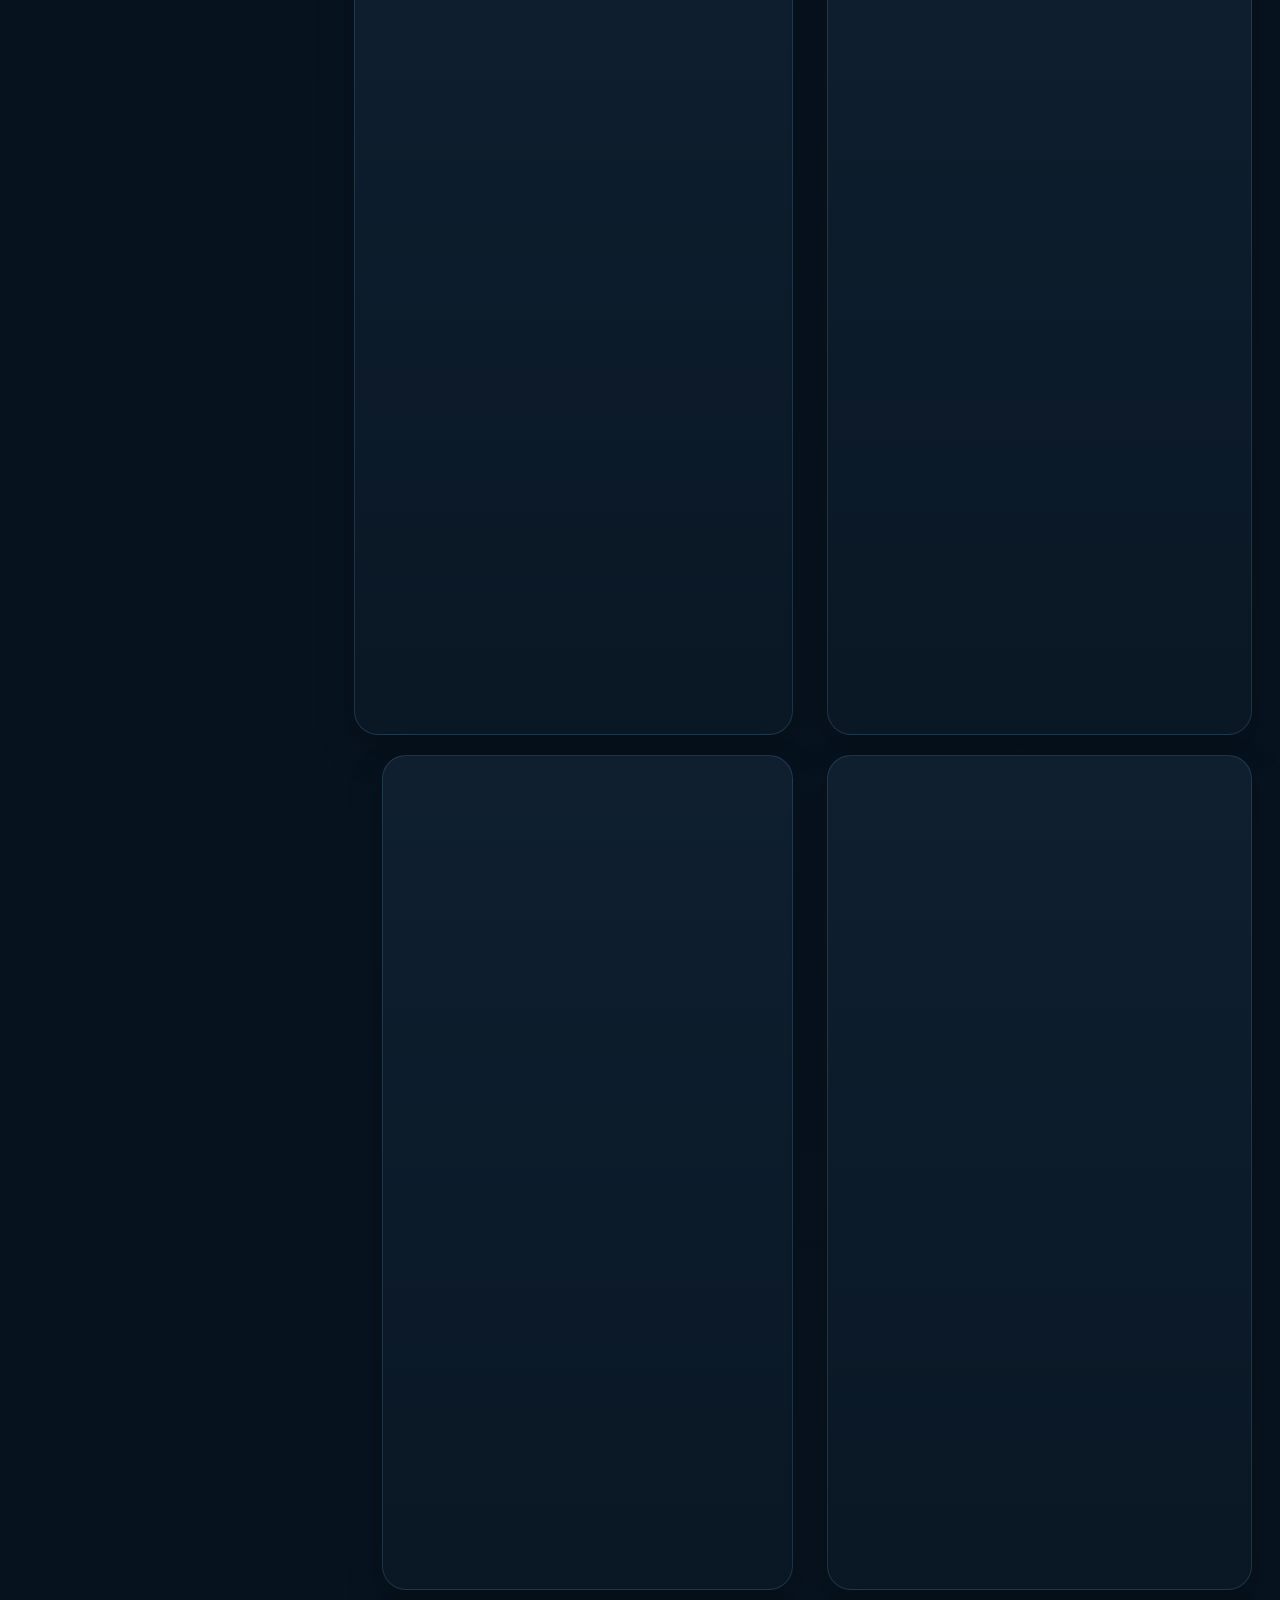
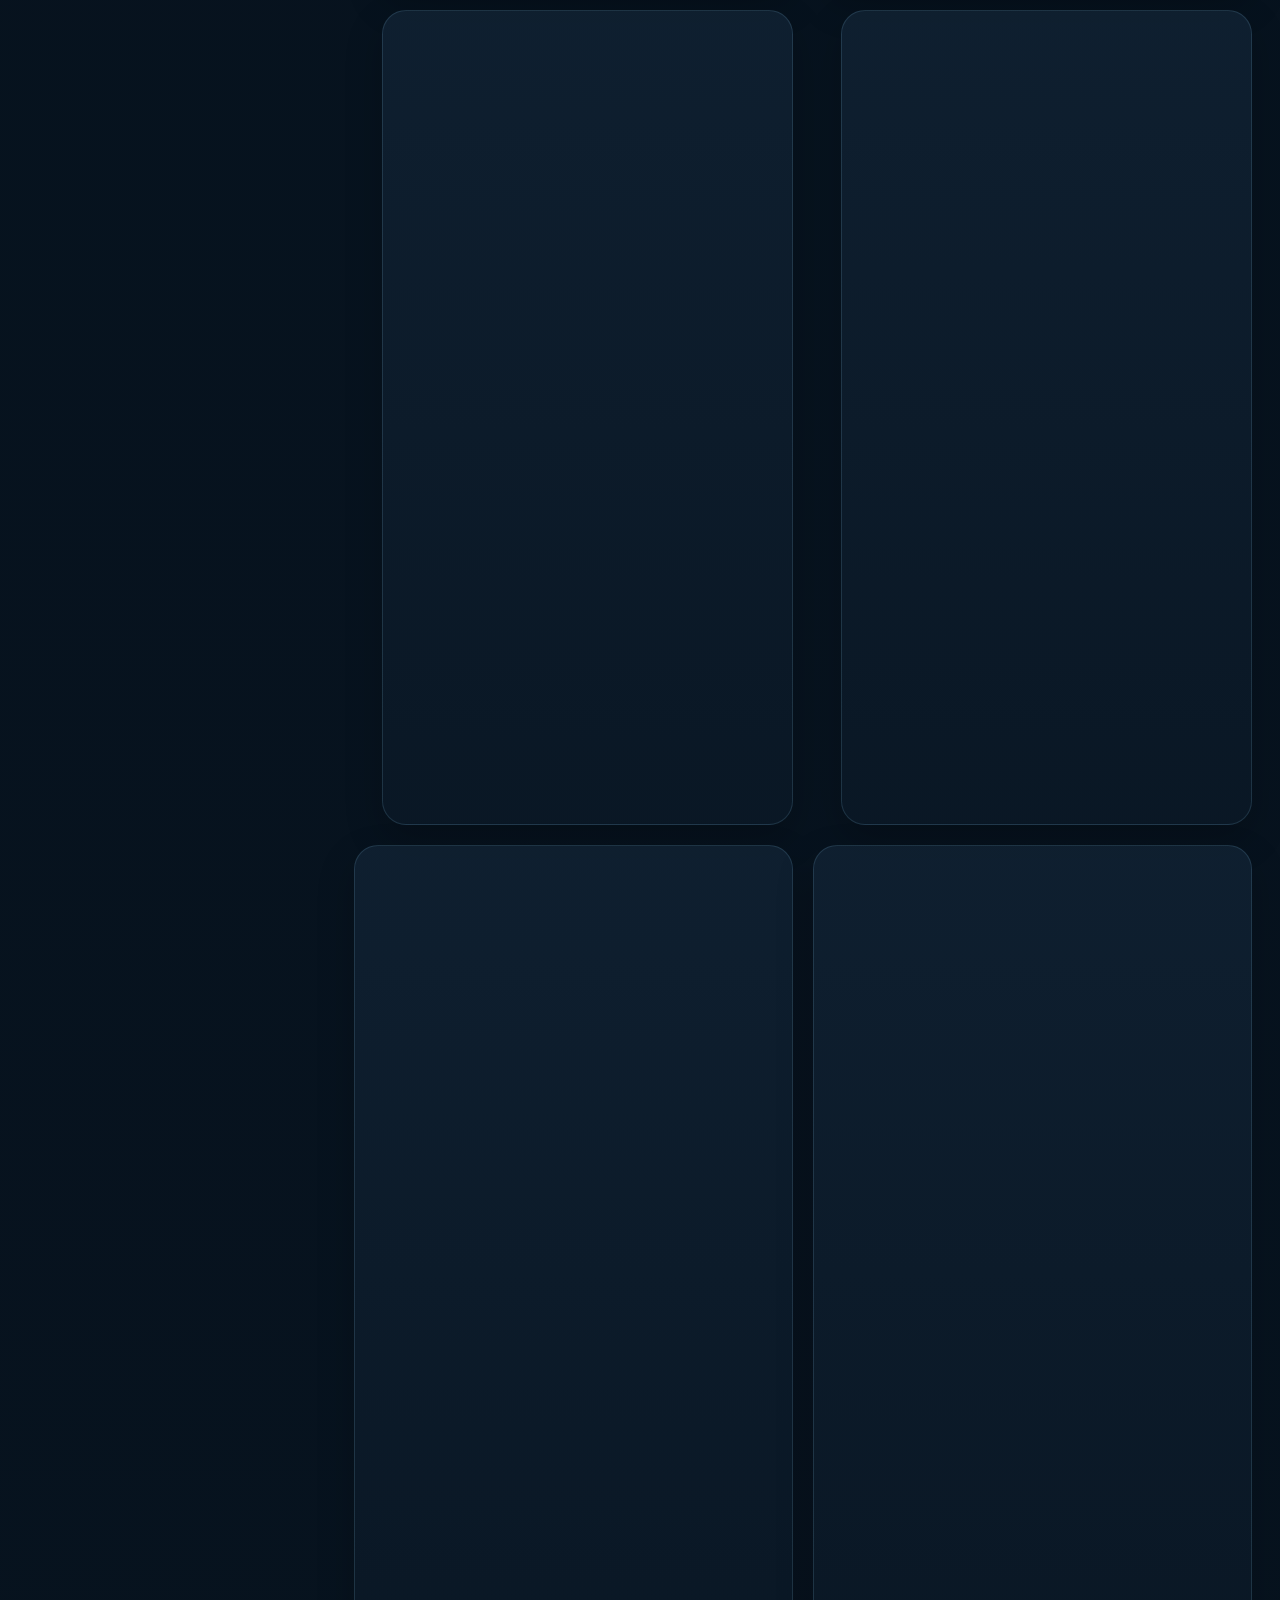
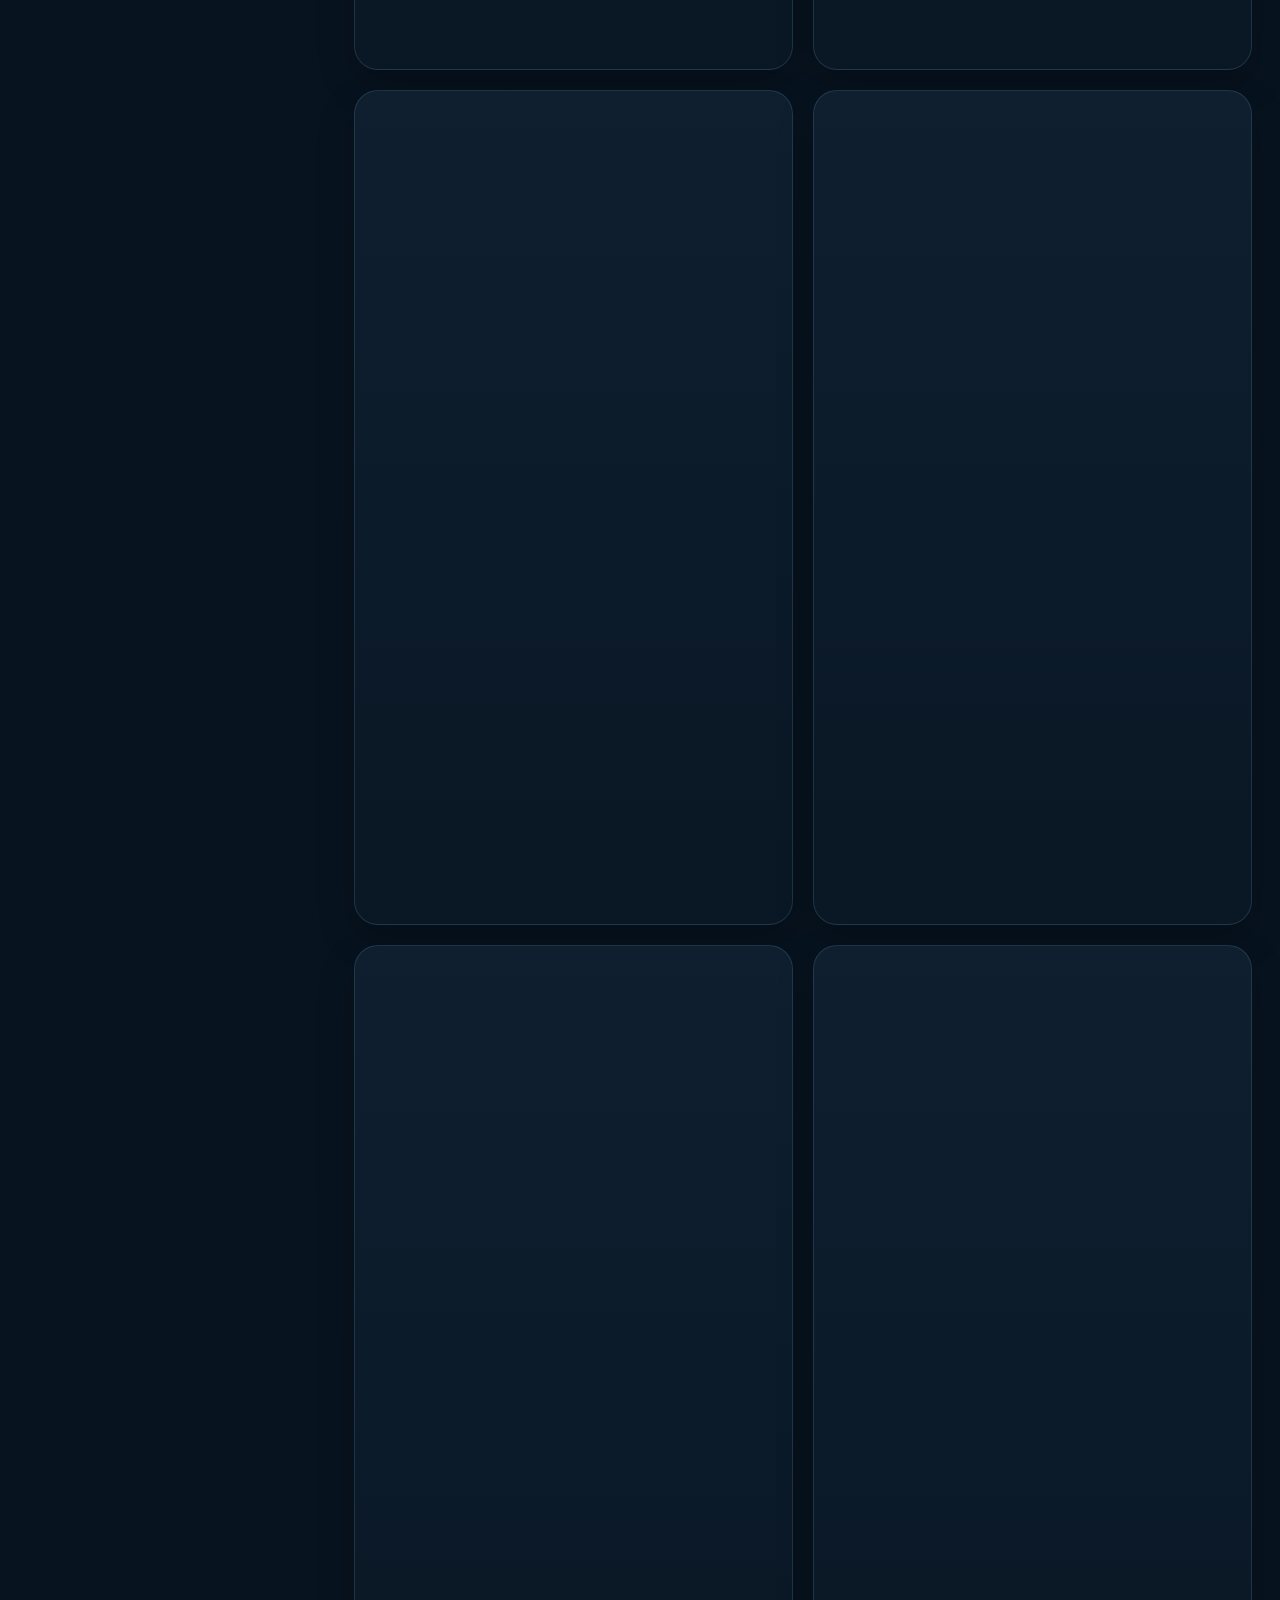
==== commit 05bc1de7: "Add files via upload" ====
--- a/index.html
+++ b/index.html
@@ -7,7 +7,7 @@
 <section id="accessPanel" class="floating-panel" hidden aria-label="Opções de acessibilidade"><strong>Acessibilidade</strong><div class="panel-grid"><button id="fontDown">A−</button><button id="fontUp">A+</button><button id="contrastBtn" aria-pressed="false">◐ Alto contraste</button><button id="motionBtn" aria-pressed="false">⏸ Reduzir movimento</button><button id="librasBtn">🤟 Libras (VLibras)</button></div><p>Compatível com teclado e leitores de tela. O VLibras requer internet.</p></section>
 <section id="palette" class="floating-panel palette" hidden><label>Cor de destaque <input id="accent" type="color" value="#24b7ff"></label><label>Cor do fundo <input id="background" type="color" value="#07131f"></label><button data-preset="ocean">Oceano</button><button data-preset="light">Claro</button><button data-preset="dark">Escuro</button></section>
 <div class="shell"><aside class="side"><div class="searchbox"><span aria-hidden="true">⌕</span><input id="search" type="search" placeholder="Buscar estrutura…" aria-label="Buscar estrutura"></div><div class="filter-row"><button class="filter active" data-filter="all">Todos</button><button class="filter" data-filter="has">Com imagem</button><button class="filter" data-filter="missing">Sem imagem</button></div><div id="coverage" class="coverage" aria-live="polite"></div><nav id="nav" aria-label="Seções do atlas"></nav></aside>
-<main><section class="hero"><div><small>ATLAS DIDÁTICO • ANATOMIA HUMANA</small><h1>Explore o tórax<br><em>em detalhe.</em></h1><p>Fotografias anatômicas, localização, zoom e galeria pessoal em uma experiência responsiva.</p><div class="hero-game-wrap"><a class="hero-game-btn" href="game-intro.html" aria-label="Assistir à introdução da Imersão Game: Vascularização e Drenagem da Mama"><span class="hero-game-icon" aria-hidden="true">🎮</span><span><strong>Imersão Game</strong><small>Vascularização e Drenagem da Mama</small></span><span class="hero-game-arrow" aria-hidden="true">↗</span></a></div></div><div class="hero-stat"><strong>94</strong><span>estruturas</span><i></i><b id="heroCoverage">0%</b><span>com imagem</span></div></section><div id="content"></div></main></div>
+<main><section class="hero"><div><small>ATLAS DIDÁTICO • ANATOMIA HUMANA</small><h1>Explore o tórax<br><em>em detalhe.</em></h1><p>Fotografias anatômicas, localização, zoom e galeria pessoal em uma experiência responsiva.</p></div><div class="hero-stat"><strong>94</strong><span>estruturas</span><i></i><b id="heroCoverage">0%</b><span>com imagem</span></div></section><div id="content"></div></main></div>
 <div id="toast" role="status" aria-live="polite"></div>
 <div id="viewer" class="viewer" hidden role="dialog" aria-modal="true" aria-label="Visualizador de imagem"><div class="viewerTop"><div id="viewerTitle"></div><div><button id="minus" aria-label="Diminuir zoom">−</button><button id="reset">100%</button><button id="plus" aria-label="Aumentar zoom">+</button><button id="close" aria-label="Fechar">✕</button></div></div><div id="stage" class="stage"><img id="viewerImage" alt=""></div></div>
 <script src="structures.js"></script><script src="app.js"></script></body></html>
--- a/styles.css
+++ b/styles.css
@@ -40,13 +40,3 @@
 @media(max-width:680px){.anatomy-info{grid-template-columns:1fr;padding-left:12px;padding-right:12px}}
 @media print{.anatomy-info{display:block;padding:4mm}.anatomy-info .location,.anatomy-info .function{border:0;padding:2mm 0;background:#fff}.anatomy-info p{color:#222!important}}
 
-/* Botão de acesso ao game de vascularização e drenagem da mama */
-.hero-game-wrap{margin-top:24px}
-.hero-game-btn{display:inline-flex;align-items:center;gap:12px;min-height:62px;padding:11px 16px 11px 12px;border-radius:18px;text-decoration:none;color:#f7fcff;background:linear-gradient(135deg,rgba(var(--accent-rgb),.20),rgba(76,124,255,.22));border:1px solid rgba(var(--accent-rgb),.40);box-shadow:0 12px 30px rgba(0,0,0,.20),0 0 28px rgba(var(--accent-rgb),.08);transition:transform .18s ease,border-color .18s ease,box-shadow .18s ease,background .18s ease;position:relative;z-index:2}
-.hero-game-btn:hover{transform:translateY(-2px);border-color:rgba(var(--accent-rgb),.72);background:linear-gradient(135deg,rgba(var(--accent-rgb),.30),rgba(76,124,255,.30));box-shadow:0 16px 36px rgba(0,0,0,.25),0 0 34px rgba(var(--accent-rgb),.14)}
-.hero-game-icon{width:40px;height:40px;display:grid;place-items:center;border-radius:13px;background:linear-gradient(135deg,var(--accent),#4d7dff);font-size:1.15rem;box-shadow:0 7px 18px rgba(var(--accent-rgb),.24)}
-.hero-game-btn strong{display:block;font-size:.92rem;letter-spacing:.01em}
-.hero-game-btn small{display:block;margin-top:2px;color:#b9d5e7;font-size:.70rem;letter-spacing:.01em}
-.hero-game-arrow{margin-left:4px;color:#84dcff;font-size:1.05rem;font-weight:900}
-@media(max-width:680px){.hero-game-btn{display:flex;width:100%;max-width:100%;padding-right:13px}.hero-game-btn small{font-size:.66rem}.hero-game-arrow{margin-left:auto}}
-@media print{.hero-game-wrap{display:none!important}}
